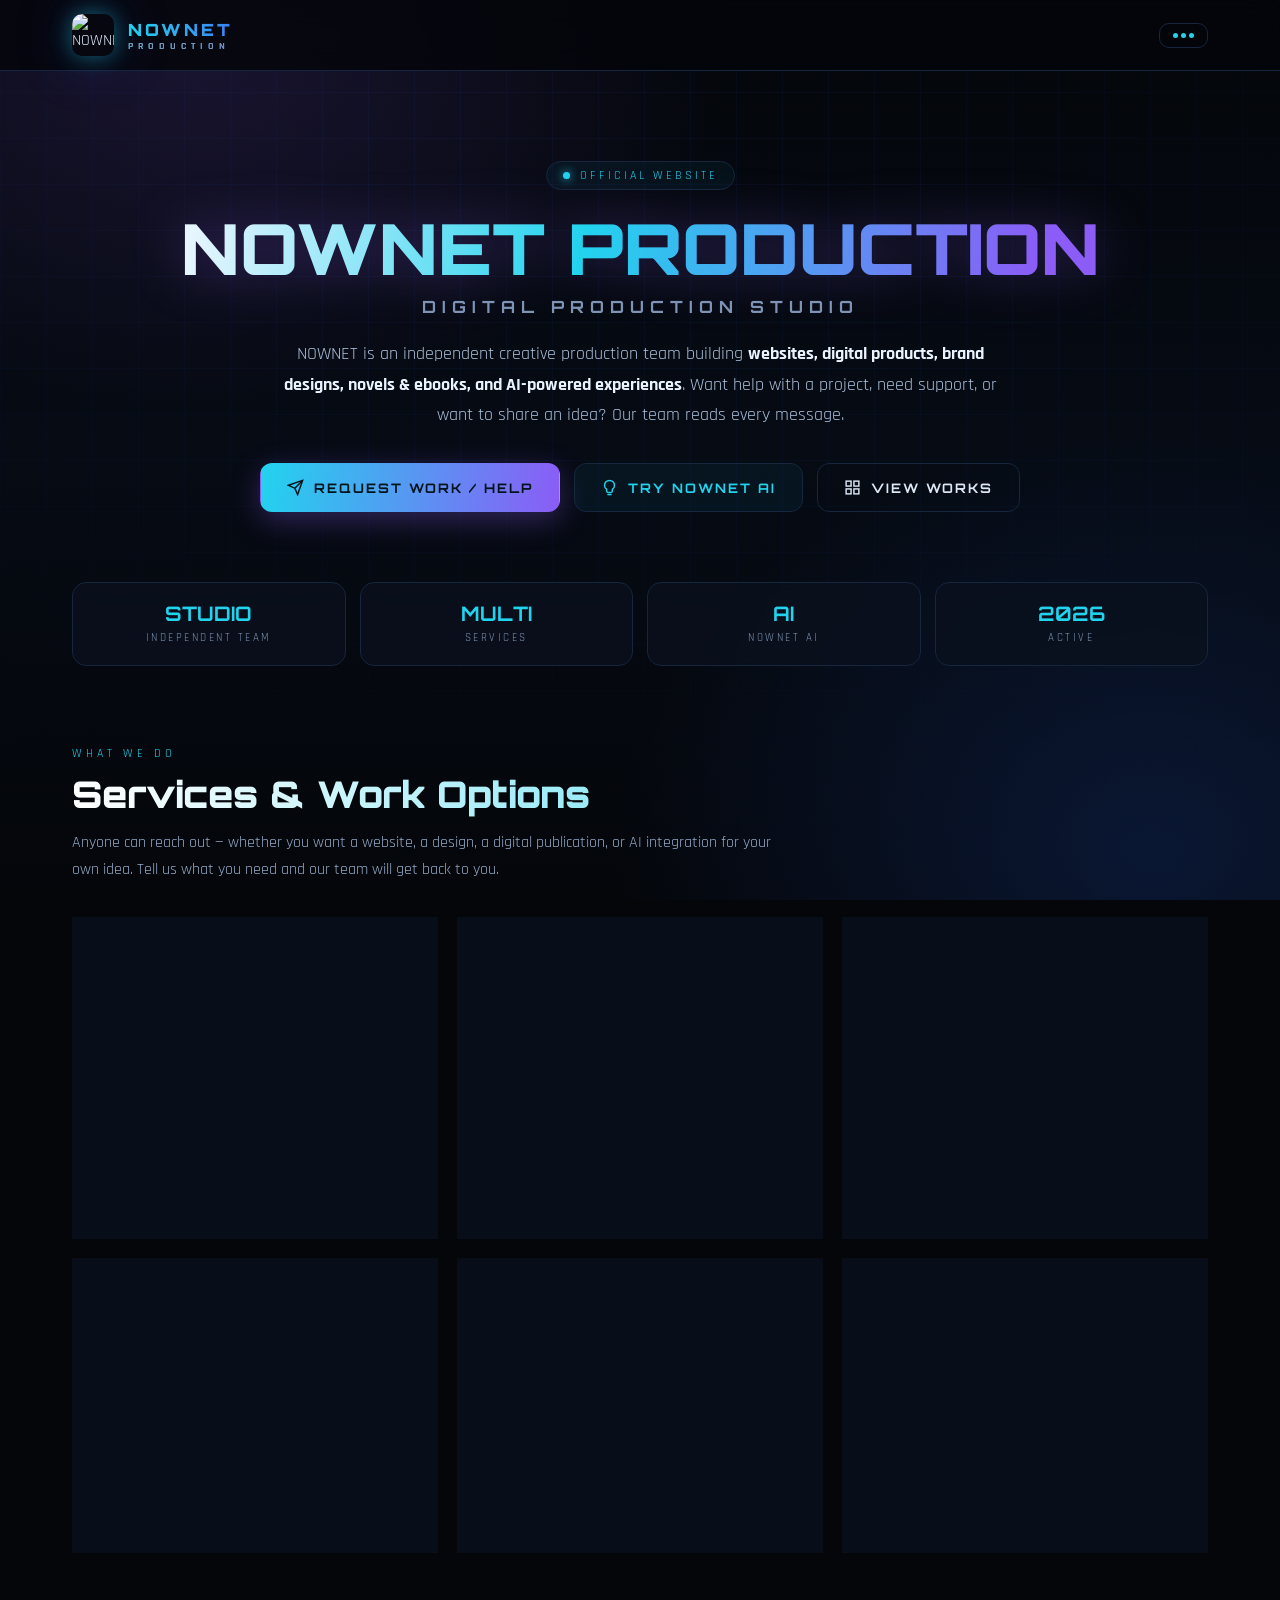
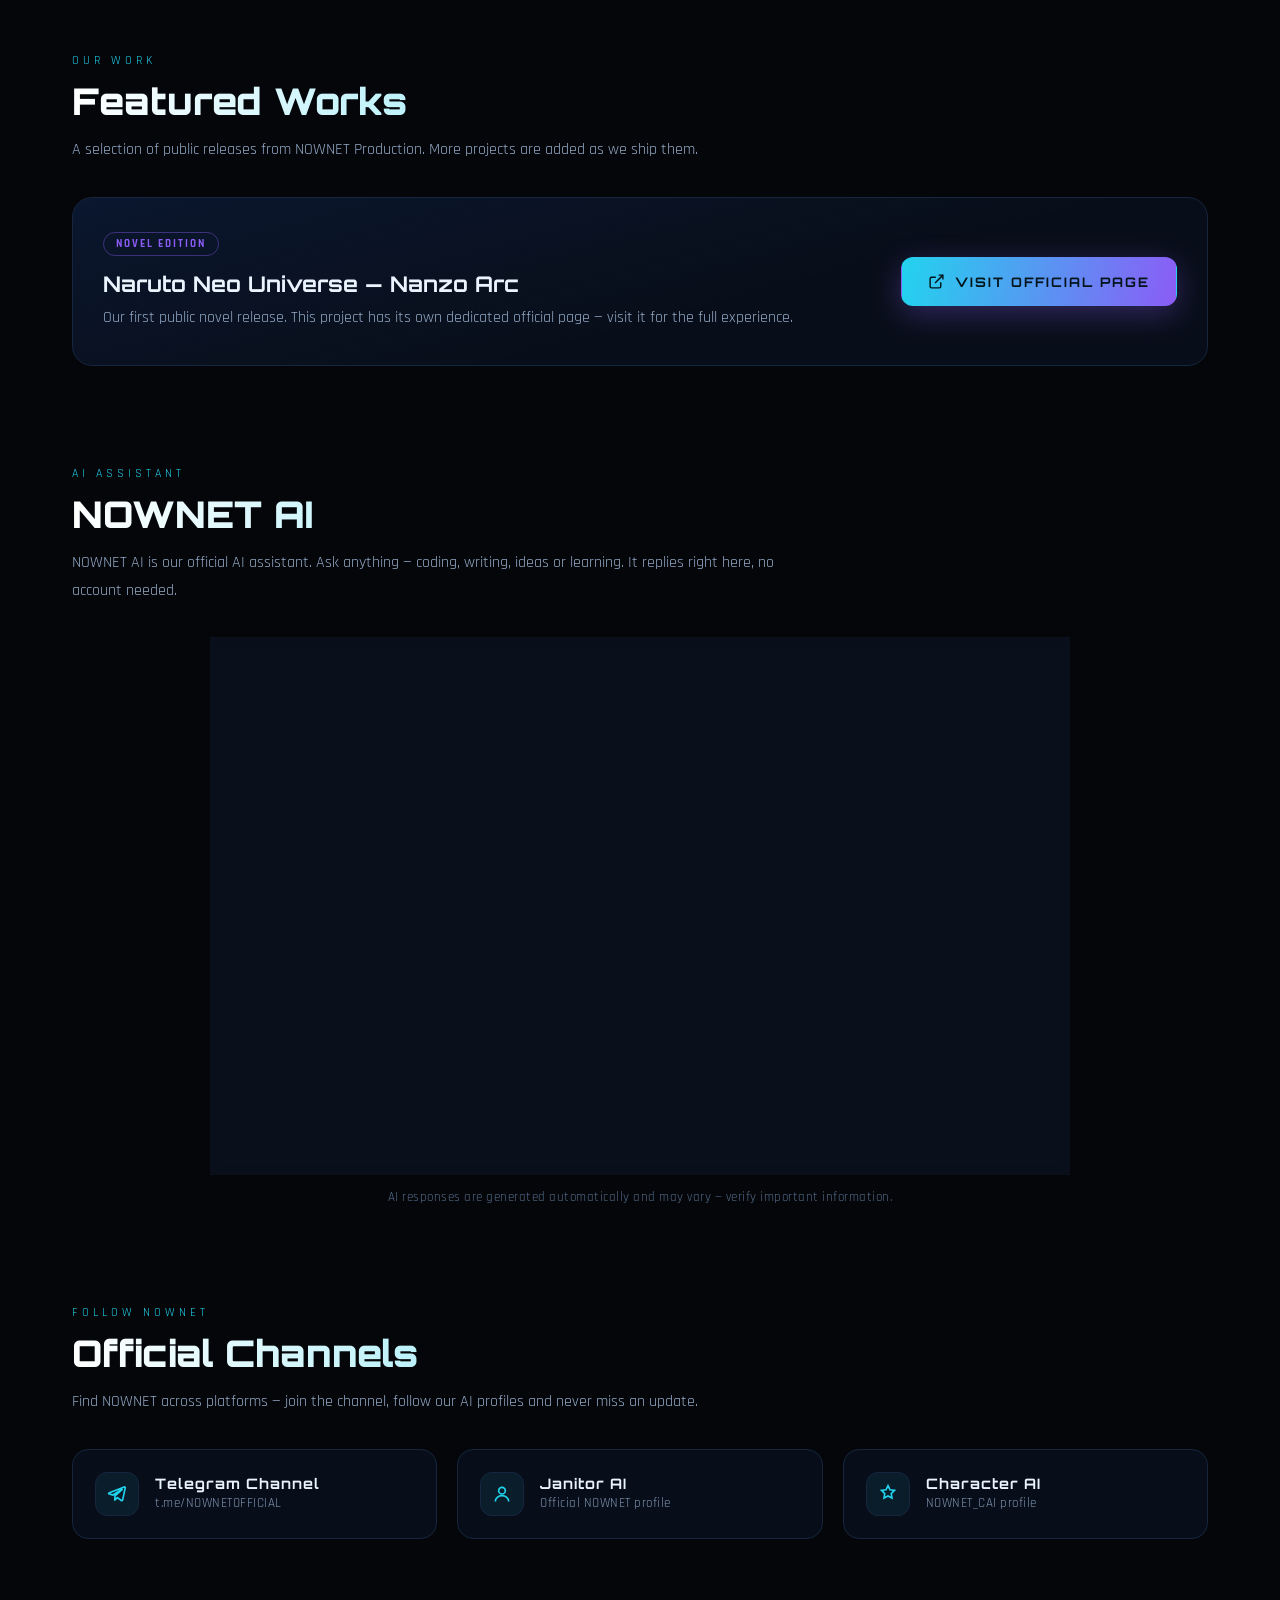
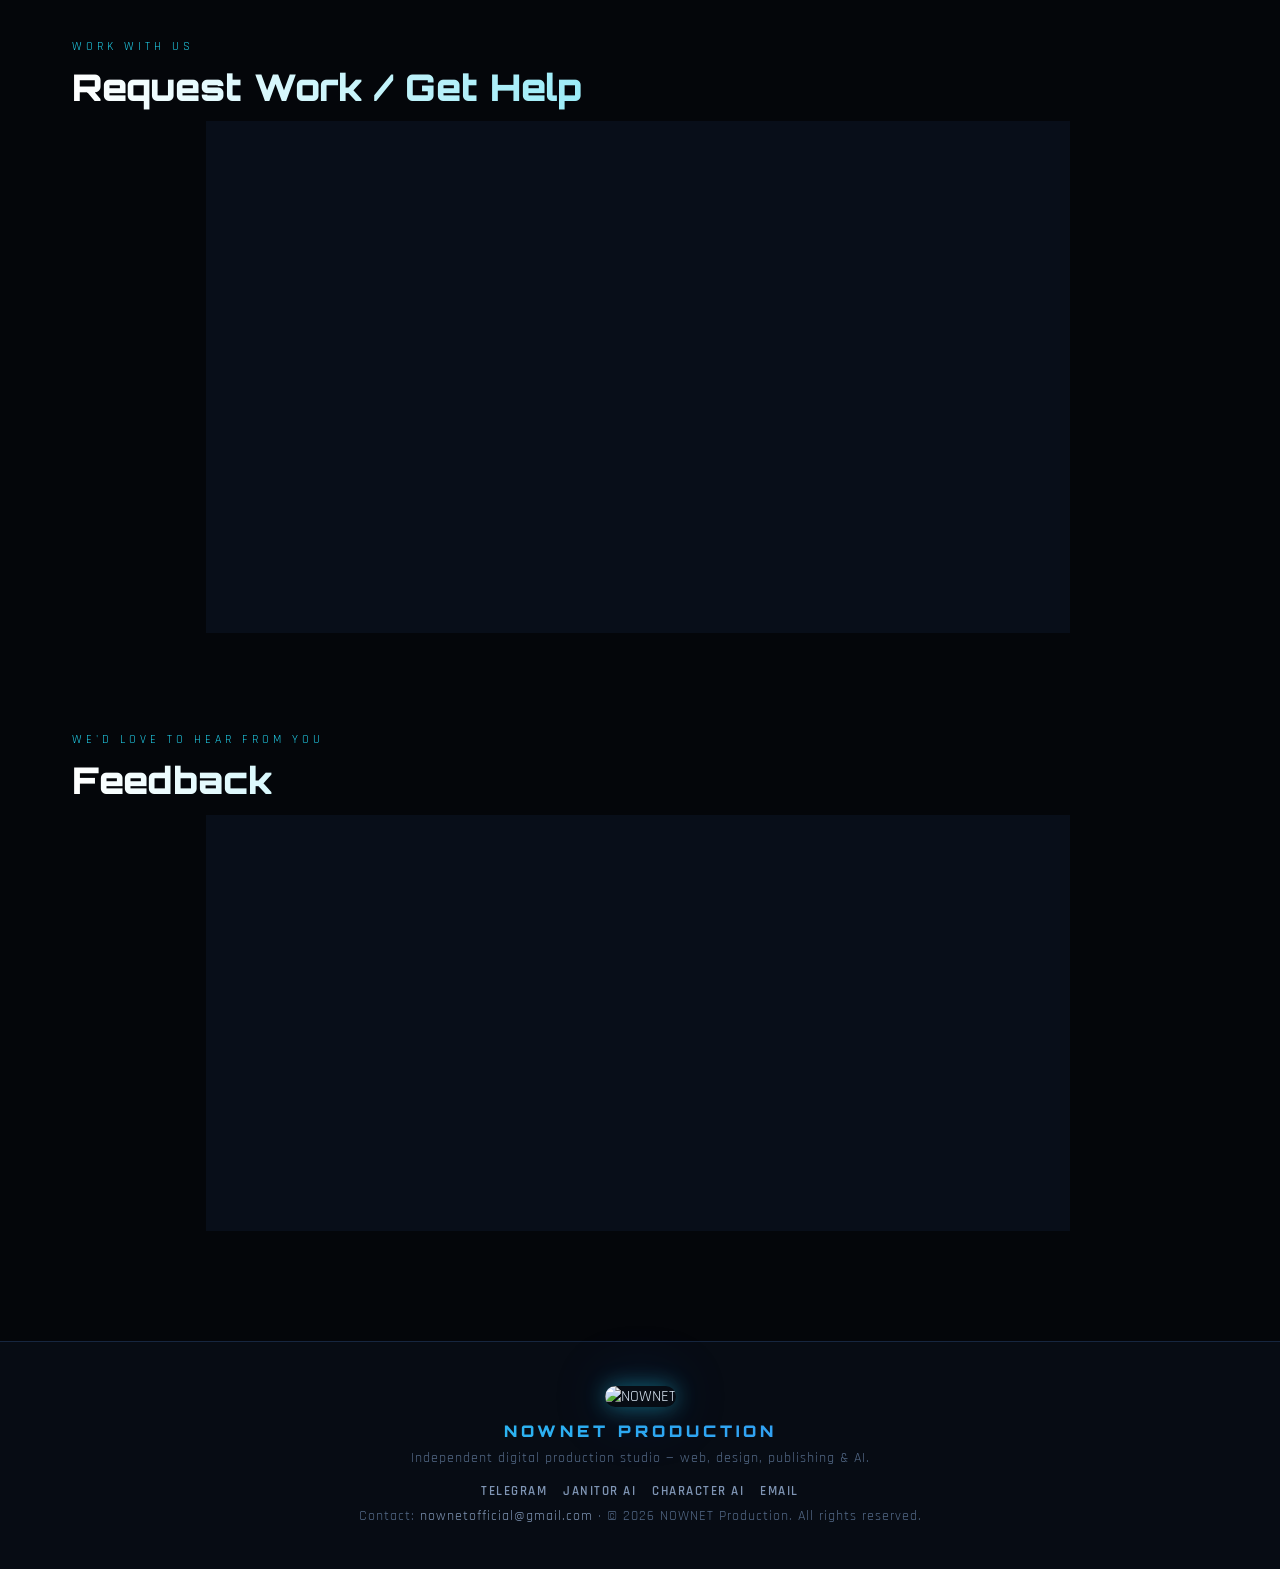
==== index.html @ 718e233d "index.html" ====
<!DOCTYPE html>
<html lang="en">
<head>
<meta charset="UTF-8">
<meta name="viewport" content="width=device-width, initial-scale=1.0">
<title>NOWNET Production — Official</title>
<meta name="description" content="NOWNET Production — official home. Digital production studio: web, design, publishing, AI solutions, client work requests and support.">
<link rel="icon" type="image/jpeg" href="Logo.jpg">

<link rel="preconnect" href="https://fonts.googleapis.com">
<link rel="preconnect" href="https://fonts.gstatic.com" crossorigin>
<link href="https://fonts.googleapis.com/css2?family=Orbitron:wght@500;700;900&family=Rajdhani:wght@400;500;600;700&display=swap" rel="stylesheet">

<style>
:root{
  --bg:#04060a;
  --bg-2:#080d16;
  --panel:#0a111d;
  --line:#16263f;
  --cyan:#22d3ee;
  --blue:#2563eb;
  --blue-2:#3b82f6;
  --purple:#8b5cf6;
  --text:#dce8f6;
  --muted:#7f95b4;
  --glow:0 0 22px rgba(34,211,238,.45), 0 0 60px rgba(37,99,235,.25);
}
*{margin:0;padding:0;box-sizing:border-box}
html{scroll-behavior:smooth}
body{background:var(--bg);color:var(--text);font-family:'Rajdhani',sans-serif;overflow-x:hidden}
::selection{background:var(--cyan);color:#02131a}

/* ---------- BACKGROUND ---------- */
.bg-tint{position:fixed;inset:0;z-index:-3;pointer-events:none;
  background:
    radial-gradient(900px 600px at 15% 5%, rgba(139,92,246,.16), transparent 60%),
    radial-gradient(900px 700px at 90% 95%, rgba(37,99,235,.18), transparent 60%),
    linear-gradient(180deg,#04060a 0%,#060b14 50%,#04060a 100%);}
.bg-grid{position:fixed;inset:0;z-index:-2;pointer-events:none;
  background-image:
    linear-gradient(rgba(37,99,235,.06) 1px, transparent 1px),
    linear-gradient(90deg, rgba(37,99,235,.06) 1px, transparent 1px);
  background-size:46px 46px;
  mask-image:radial-gradient(ellipse 90% 70% at 50% 25%, #000 25%, transparent 100%);}

/* ---------- NAVBAR ---------- */
header{position:sticky;top:0;z-index:50;backdrop-filter:blur(14px);background:rgba(4,6,10,.82);border-bottom:1px solid var(--line)}
.nav{max-width:1180px;margin:0 auto;padding:14px 22px;display:flex;align-items:center;gap:14px}
.nav img{height:42px;width:42px;border-radius:10px;box-shadow:var(--glow);object-fit:cover}
.brand{font-family:'Orbitron';font-weight:900;letter-spacing:3px;font-size:1.05rem;
  background:linear-gradient(90deg,var(--cyan),var(--blue-2));-webkit-background-clip:text;background-clip:text;color:transparent}
.brand small{display:block;font-family:'Rajdhani';font-weight:600;letter-spacing:5px;font-size:.62rem;color:var(--muted);-webkit-text-fill-color:var(--muted)}

/* 3-dot menu */
.dots-btn{margin-left:auto;background:none;border:1px solid var(--line);color:var(--cyan);border-radius:10px;padding:9px 13px;cursor:pointer;display:flex;align-items:center;gap:3px;transition:.25s}
.dots-btn:hover{border-color:var(--cyan);background:rgba(34,211,238,.08)}
.dots-btn span{display:block;width:5px;height:5px;border-radius:50%;background:var(--cyan)}
.dropdown{display:none;position:absolute;top:calc(100% + 8px);right:22px;width:250px;border:1px solid var(--line);border-radius:16px;overflow:hidden;
  background:rgba(6,10,18,.98);backdrop-filter:blur(14px);box-shadow:0 24px 60px rgba(0,0,0,.6)}
.dropdown.open{display:block;animation:fadein .18s ease}
@keyframes fadein{from{opacity:0;transform:translateY(-6px)}to{opacity:1;transform:none}}
.dropdown a{display:flex;align-items:center;gap:10px;padding:12px 18px;color:var(--muted);text-decoration:none;font-weight:600;letter-spacing:1px;text-transform:uppercase;font-size:.78rem;transition:.2s}
.dropdown a:hover{color:var(--cyan);background:rgba(34,211,238,.07)}
.dropdown a svg{width:15px;height:15px;flex:none}
.dropdown .dd-label{padding:10px 18px 4px;font-size:.62rem;letter-spacing:3px;color:#546a88;text-transform:uppercase;font-weight:700}
.dropdown hr{border:none;border-top:1px solid var(--line);margin:6px 0}

/* ---------- HERO ---------- */
.hero{max-width:1180px;margin:0 auto;padding:90px 22px 60px;text-align:center}
.eyebrow{display:inline-flex;align-items:center;gap:10px;border:1px solid var(--line);border-radius:999px;padding:6px 16px;font-size:.72rem;letter-spacing:3px;text-transform:uppercase;color:var(--cyan);background:rgba(34,211,238,.05)}
.eyebrow::before{content:"";width:7px;height:7px;border-radius:50%;background:var(--cyan);box-shadow:0 0 10px var(--cyan);animation:pulse 1.8s infinite}
@keyframes pulse{50%{opacity:.3}}
h1{font-family:'Orbitron';font-weight:900;font-size:clamp(2.4rem,6vw,4.4rem);line-height:1.05;margin:22px 0 10px;
  background:linear-gradient(100deg,#eaf6ff 10%,var(--cyan) 45%,var(--purple) 85%);-webkit-background-clip:text;background-clip:text;color:transparent;
  filter:drop-shadow(0 0 26px rgba(139,92,246,.35))}
.sub{font-family:'Orbitron';font-weight:700;letter-spacing:6px;font-size:clamp(.8rem,2vw,1.05rem);color:var(--muted);text-transform:uppercase;margin-bottom:22px}
.desc{font-size:1.1rem;line-height:1.75;color:#a9bdd6;max-width:720px;margin:0 auto 32px}
.desc b{color:#eaf4ff}
.btn-row{display:flex;flex-wrap:wrap;gap:14px;justify-content:center}
.btn{display:inline-flex;align-items:center;gap:10px;font-family:'Orbitron';font-weight:700;font-size:.82rem;letter-spacing:2px;text-transform:uppercase;text-decoration:none;cursor:pointer;padding:15px 26px;border-radius:12px;border:1px solid transparent;transition:.28s}
.btn svg{width:17px;height:17px;flex:none}
.btn-primary{color:#02131a;background:linear-gradient(100deg,var(--cyan),var(--purple));box-shadow:0 8px 30px rgba(139,92,246,.32)}
.btn-primary:hover{transform:translateY(-3px);box-shadow:0 14px 42px rgba(139,92,246,.45)}
.btn-ghost{color:var(--cyan);border-color:var(--line);background:rgba(34,211,238,.05)}
.btn-ghost:hover{border-color:var(--cyan);background:rgba(34,211,238,.12);transform:translateY(-3px)}
.btn-outline{color:var(--text);border-color:var(--line);background:transparent}
.btn-outline:hover{border-color:var(--blue-2);color:var(--cyan);transform:translateY(-3px)}

/* ---------- STATS ---------- */
.strip{max-width:1180px;margin:10px auto 0;padding:0 22px;display:grid;grid-template-columns:repeat(4,1fr);gap:14px}
.stat{border:1px solid var(--line);border-radius:14px;padding:18px 14px;text-align:center;background:rgba(10,17,29,.8);backdrop-filter:blur(6px)}
.stat b{display:block;font-family:'Orbitron';font-size:1.25rem;color:var(--cyan)}
.stat span{font-size:.7rem;letter-spacing:2.5px;text-transform:uppercase;color:var(--muted)}

/* ---------- SECTIONS ---------- */
section{max-width:1180px;margin:0 auto;padding:80px 22px 20px}
.sec-tag{font-size:.72rem;letter-spacing:4px;color:var(--cyan);text-transform:uppercase;margin-bottom:10px}
h2{font-family:'Orbitron';font-weight:900;font-size:clamp(1.6rem,4vw,2.3rem);margin-bottom:12px;
  background:linear-gradient(90deg,#fff,var(--cyan));-webkit-background-clip:text;background-clip:text;color:transparent}
.sec-desc{color:#93a9c6;line-height:1.7;max-width:720px;margin-bottom:34px}

.cards{display:grid;grid-template-columns:repeat(3,1fr);gap:20px}
.card{border:1px solid var(--line);border-radius:18px;padding:30px 26px;
  background:linear-gradient(165deg,rgba(139,92,246,.07),transparent 55%),rgba(10,17,29,.85);backdrop-filter:blur(6px);
  transition:.3s;position:relative;overflow:hidden}
.card:hover{transform:translateY(-6px);border-color:rgba(139,92,246,.45);box-shadow:0 18px 50px rgba(2,10,25,.7)}
.card .ico{width:46px;height:46px;border-radius:12px;display:flex;align-items:center;justify-content:center;margin-bottom:16px;
  background:rgba(34,211,238,.08);border:1px solid var(--line);color:var(--cyan)}
.card .ico svg{width:22px;height:22px}
.card h3{font-family:'Orbitron';font-size:1.1rem;margin:0 0 10px;color:#eaf4ff}
.card p{color:#93a9c6;line-height:1.65;font-size:.98rem}
.card .btn{margin-top:20px;padding:12px 20px;font-size:.72rem}

/* ---------- PROJECTS ---------- */
.project-card{display:grid;grid-template-columns:1fr auto;gap:20px;align-items:center;border:1px solid var(--line);border-radius:20px;padding:34px 30px;
  background:linear-gradient(165deg,rgba(37,99,235,.10),transparent 60%),rgba(10,17,29,.85);transition:.3s}
.project-card:hover{border-color:rgba(34,211,238,.45);box-shadow:0 18px 50px rgba(2,10,25,.7)}
.project-card h3{font-family:'Orbitron';font-size:1.35rem;color:#eaf4ff;margin-bottom:8px}
.project-card p{color:#93a9c6;line-height:1.65}
.tag{display:inline-block;font-size:.68rem;letter-spacing:2px;text-transform:uppercase;color:var(--purple);border:1px solid rgba(139,92,246,.4);border-radius:999px;padding:4px 12px;margin-bottom:14px;font-weight:700}

/* ---------- OFFICIAL LINKS ---------- */
.official-grid{display:grid;grid-template-columns:repeat(3,1fr);gap:20px}
.official-card{display:flex;align-items:center;gap:16px;border:1px solid var(--line);border-radius:16px;padding:22px;text-decoration:none;
  background:rgba(10,17,29,.85);transition:.3s}
.official-card:hover{transform:translateY(-4px);border-color:rgba(34,211,238,.45);box-shadow:0 16px 44px rgba(2,10,25,.7)}
.official-card .ico{width:44px;height:44px;border-radius:12px;flex:none;display:flex;align-items:center;justify-content:center;
  background:rgba(34,211,238,.08);border:1px solid var(--line);color:var(--cyan)}
.official-card .ico svg{width:20px;height:20px}
.official-card b{display:block;font-family:'Orbitron';font-size:.9rem;color:#eaf4ff;letter-spacing:1px}
.official-card span{font-size:.8rem;color:var(--muted);letter-spacing:.5px}

/* ---------- FORMS ---------- */
.form-wrap{max-width:860px;margin:0 auto;border:1px solid var(--line);border-radius:22px;padding:40px;
  background:linear-gradient(165deg,rgba(139,92,246,.09),transparent 60%),rgba(10,17,29,.85);backdrop-filter:blur(6px)}
.form-wrap p{color:#93a9c6;margin:-14px 0 26px;line-height:1.6}
.f-row{display:grid;grid-template-columns:1fr 1fr;gap:16px;margin-bottom:16px}
input,textarea,select{width:100%;padding:14px 16px;border-radius:12px;border:1px solid var(--line);background:#060b14;color:var(--text);font-family:'Rajdhani';font-size:1rem;transition:.25s;resize:vertical}
input:focus,textarea:focus,select:focus{outline:none;border-color:var(--cyan);box-shadow:0 0 0 3px rgba(34,211,238,.12)}
textarea{min-height:130px;margin-bottom:16px}
.f-note{font-size:.8rem;color:#546a88;margin-top:14px;letter-spacing:.5px}

/* ---------- AI CHAT ---------- */
.chat-wrap{max-width:860px;margin:0 auto;border:1px solid var(--line);border-radius:22px;overflow:hidden;background:rgba(10,17,29,.9);backdrop-filter:blur(6px)}
.chat-head{display:flex;align-items:center;gap:12px;padding:16px 20px;border-bottom:1px solid var(--line);background:rgba(6,11,20,.9);flex-wrap:wrap}
.chat-head .dot{width:9px;height:9px;border-radius:50%;background:#22c55e;box-shadow:0 0 10px #22c55e;animation:pulse 2s infinite}
.chat-head .title{font-family:'Orbitron';font-size:.85rem;letter-spacing:2px;color:var(--cyan)}
.chat-head select{width:auto;padding:8px 12px;font-size:.9rem;margin-left:auto}
.chat-log{height:380px;overflow-y:auto;padding:20px;display:flex;flex-direction:column;gap:12px}
.msg{max-width:82%;padding:12px 16px;border-radius:14px;line-height:1.55;font-size:.98rem;white-space:pre-wrap;word-break:break-word}
.msg.user{align-self:flex-end;background:linear-gradient(100deg,rgba(34,211,238,.18),rgba(139,92,246,.18));border:1px solid rgba(34,211,238,.35)}
.msg.ai{align-self:flex-start;background:rgba(37,99,235,.10);border:1px solid var(--line)}
.msg.sys{align-self:center;background:transparent;border:none;color:#546a88;font-size:.8rem;letter-spacing:1px;max-width:100%;text-align:center}
.chat-input{display:flex;gap:10px;padding:16px;border-top:1px solid var(--line);background:rgba(6,11,20,.9)}
.chat-input input{margin:0}
.chat-input button{border:none}

/* ---------- FOOTER ---------- */
footer{margin-top:90px;border-top:1px solid var(--line);padding:44px 22px;text-align:center;background:rgba(8,13,22,.94)}
footer img{height:56px;border-radius:12px;margin-bottom:14px;box-shadow:var(--glow)}
footer .f-brand{font-family:'Orbitron';letter-spacing:4px;font-weight:900;font-size:1rem;
  background:linear-gradient(90deg,var(--cyan),var(--blue-2));-webkit-background-clip:text;background-clip:text;color:transparent}
footer p{color:#546a88;font-size:.85rem;margin-top:8px;letter-spacing:1px}
footer a{color:var(--muted);text-decoration:none}
footer a:hover{color:var(--cyan)}
.f-links{display:flex;flex-wrap:wrap;gap:16px;justify-content:center;margin-top:16px}
.f-links a{font-size:.8rem;letter-spacing:1.5px;text-transform:uppercase;font-weight:600}

/* ---------- RESPONSIVE ---------- */
@media(max-width:900px){
  .cards{grid-template-columns:1fr}
  .official-grid{grid-template-columns:1fr}
  .strip{grid-template-columns:repeat(2,1fr)}
  .f-row{grid-template-columns:1fr}
  .project-card{grid-template-columns:1fr}
  .dropdown{right:14px}
}
</style>
</head>
<body>

<div class="bg-tint"></div>
<div class="bg-grid"></div>

<!-- ================= NAVBAR ================= -->
<header>
  <nav class="nav" style="position:relative">
    <img src="Logo.jpg" alt="NOWNET Logo" onerror="this.onerror=null;this.src='Nownet_Full_Logo.png'">
    <div class="brand">NOWNET<small>PRODUCTION</small></div>

    <button class="dots-btn" id="dotsBtn" type="button" aria-label="Menu">
      <span></span><span></span><span></span>
    </button>

    <div class="dropdown" id="dropdown">
      <div class="dd-label">Menu</div>
      <a href="#home"><svg viewBox="0 0 24 24" fill="none" stroke="currentColor" stroke-width="2"><path d="M3 10.5 12 3l9 7.5"/><path d="M5 9.5V21h14V9.5"/></svg>Home</a>
      <a href="#services"><svg viewBox="0 0 24 24" fill="none" stroke="currentColor" stroke-width="2"><rect x="3" y="3" width="7" height="7"/><rect x="14" y="3" width="7" height="7"/><rect x="3" y="14" width="7" height="7"/><rect x="14" y="14" width="7" height="7"/></svg>Services</a>
      <a href="#projects"><svg viewBox="0 0 24 24" fill="none" stroke="currentColor" stroke-width="2"><path d="M3 7a2 2 0 0 1 2-2h4l2 2h8a2 2 0 0 1 2 2v9a2 2 0 0 1-2 2H5a2 2 0 0 1-2-2z"/></svg>Works</a>
      <a href="#ai"><svg viewBox="0 0 24 24" fill="none" stroke="currentColor" stroke-width="2"><path d="M12 2a7 7 0 0 1 7 7c0 2.4-1.2 4.5-3 5.7V17a2 2 0 0 1-2 2h-4a2 2 0 0 1-2-2v-2.3C6.2 13.5 5 11.4 5 9a7 7 0 0 1 7-7z"/><path d="M9 22h6"/></svg>NOWNET AI</a>
      <a href="#work"><svg viewBox="0 0 24 24" fill="none" stroke="currentColor" stroke-width="2"><path d="M22 2 11 13"/><path d="M22 2 15 22l-4-9-9-4z"/></svg>Request Work</a>
      <a href="#feedback"><svg viewBox="0 0 24 24" fill="none" stroke="currentColor" stroke-width="2"><path d="M21 11.5a8.38 8.38 0 0 1-8.5 8.5 8.5 8.5 0 0 1-3.8-.9L3 21l1.9-5.7a8.5 8.5 0 1 1 16.1-3.8z"/></svg>Feedback</a>
      <hr>
      <div class="dd-label">Official</div>
      <a href="https://t.me/NOWNETOFFICIAL" target="_blank" rel="noopener"><svg viewBox="0 0 24 24" fill="none" stroke="currentColor" stroke-width="2"><path d="M21.9 4.6 18.8 19c-.2 1-.8 1.2-1.7.8l-4.6-3.4-2.2 2.1c-.3.3-.5.5-1 .5l.3-4.6L18 6.9c.4-.3-.1-.5-.6-.2L7.2 13.2 2.7 11.8c-1-.3-1-1 .2-1.4l17.7-6.8c.8-.3 1.5.2 1.3 1z"/></svg>Telegram Channel</a>
      <a href="https://janitorai.com/profiles/eff6ac94-8b0b-4968-8f1f-2b58580947f5_profile-of-nownet" target="_blank" rel="noopener"><svg viewBox="0 0 24 24" fill="none" stroke="currentColor" stroke-width="2"><circle cx="12" cy="8" r="4"/><path d="M4 21c0-4 3.6-7 8-7s8 3 8 7"/></svg>Janitor AI</a>
      <a href="https://character.ai/profile/NOWNET_CAI" target="_blank" rel="noopener"><svg viewBox="0 0 24 24" fill="none" stroke="currentColor" stroke-width="2"><path d="M12 2l2.4 4.9 5.4.8-3.9 3.8.9 5.4L12 14.4 7.2 16.9l.9-5.4L4.2 7.7l5.4-.8z"/></svg>Character AI</a>
      <hr>
      <a href="mailto:nownetofficial@gmail.com"><svg viewBox="0 0 24 24" fill="none" stroke="currentColor" stroke-width="2"><rect x="2" y="4" width="20" height="16" rx="2"/><path d="M22 7l-10 6L2 7"/></svg>Contact</a>
    </div>
  </nav>
</header>

<!-- ================= HERO ================= -->
<div class="hero" id="home">
  <span class="eyebrow">Official Website</span>
  <h1>NOWNET PRODUCTION</h1>
  <div class="sub">Digital Production Studio</div>
  <p class="desc">
    NOWNET is an independent creative production team building <b>websites, digital products,
    brand designs, novels &amp; ebooks, and AI-powered experiences</b>. Want help with a project,
    need support, or want to share an idea? Our team reads every message.
  </p>
  <div class="btn-row">
    <a class="btn btn-primary" href="#work">
      <svg viewBox="0 0 24 24" fill="none" stroke="currentColor" stroke-width="2"><path d="M22 2 11 13"/><path d="M22 2 15 22l-4-9-9-4z"/></svg>
      Request Work / Help
    </a>
    <a class="btn btn-ghost" href="#ai">
      <svg viewBox="0 0 24 24" fill="none" stroke="currentColor" stroke-width="2"><path d="M12 2a7 7 0 0 1 7 7c0 2.4-1.2 4.5-3 5.7V17a2 2 0 0 1-2 2h-4a2 2 0 0 1-2-2v-2.3C6.2 13.5 5 11.4 5 9a7 7 0 0 1 7-7z"/><path d="M9 22h6"/></svg>
      Try NOWNET AI
    </a>
    <a class="btn btn-outline" href="#projects">
      <svg viewBox="0 0 24 24" fill="none" stroke="currentColor" stroke-width="2"><rect x="3" y="3" width="7" height="7"/><rect x="14" y="3" width="7" height="7"/><rect x="3" y="14" width="7" height="7"/><rect x="14" y="14" width="7" height="7"/></svg>
      View Works
    </a>
  </div>
</div>

<!-- ================= STATS ================= -->
<div class="strip">
  <div class="stat"><b>STUDIO</b><span>Independent Team</span></div>
  <div class="stat"><b>MULTI</b><span>Services</span></div>
  <div class="stat"><b>AI</b><span>NOWNET AI</span></div>
  <div class="stat"><b>2026</b><span>Active</span></div>
</div>

<!-- ================= SERVICES ================= -->
<section id="services">
  <div class="sec-tag">What we do</div>
  <h2>Services &amp; Work Options</h2>
  <p class="sec-desc">Anyone can reach out — whether you want a website, a design, a digital publication, or AI integration for your own idea. Tell us what you need and our team will get back to you.</p>
  <div class="cards">
    <div class="card">
      <div class="ico"><svg viewBox="0 0 24 24" fill="none" stroke="currentColor" stroke-width="2"><path d="M16 18l6-6-6-6"/><path d="M8 6l-6 6 6 6"/></svg></div>
      <h3>Web Development</h3>
      <p>Landing pages, business sites, portfolio pages and project hubs — clean, fast and mobile-friendly, hosted on GitHub Pages or your own hosting.</p>
      <a class="btn btn-ghost" href="#work">Request This</a>
    </div>
    <div class="card">
      <div class="ico"><svg viewBox="0 0 24 24" fill="none" stroke="currentColor" stroke-width="2"><path d="M2 4h6a4 4 0 0 1 4 4v12a3 3 0 0 0-3-3H2z"/><path d="M22 4h-6a4 4 0 0 0-4 4v12a3 3 0 0 1 3-3h7z"/></svg></div>
      <h3>Novel &amp; Ebook Publishing</h3>
      <p>Original stories and novel editions — writing support, ebook formatting, cover presentation and a dedicated release page for your universe.</p>
      <a class="btn btn-ghost" href="#work">Request This</a>
    </div>
    <div class="card">
      <div class="ico"><svg viewBox="0 0 24 24" fill="none" stroke="currentColor" stroke-width="2"><circle cx="12" cy="12" r="10"/><path d="M12 16v-4"/><path d="M12 8h.01"/></svg></div>
      <h3>Branding &amp; Design</h3>
      <p>Logos, banners, posters and visual identity for your brand, story or channel — consistent, professional and ready for the web.</p>
      <a class="btn btn-ghost" href="#work">Request This</a>
    </div>
    <div class="card">
      <div class="ico"><svg viewBox="0 0 24 24" fill="none" stroke="currentColor" stroke-width="2"><path d="M12 2a7 7 0 0 1 7 7c0 2.4-1.2 4.5-3 5.7V17a2 2 0 0 1-2 2h-4a2 2 0 0 1-2-2v-2.3C6.2 13.5 5 11.4 5 9a7 7 0 0 1 7-7z"/><path d="M9 22h6"/></svg></div>
      <h3>AI Solutions</h3>
      <p>NOWNET AI chat experiences and guidance on using open models like Llama for your own projects, sites and learning.</p>
      <a class="btn btn-ghost" href="#ai">Try NOWNET AI</a>
    </div>
    <div class="card">
      <div class="ico"><svg viewBox="0 0 24 24" fill="none" stroke="currentColor" stroke-width="2"><path d="M21 11.5a8.38 8.38 0 0 1-8.5 8.5 8.5 8.5 0 0 1-3.8-.9L3 21l1.9-5.7a8.5 8.5 0 1 1 16.1-3.8z"/></svg></div>
      <h3>Help &amp; Support</h3>
      <p>Stuck on something we built? Questions about our projects? Send a message — our team reviews every request and will notice you.</p>
      <a class="btn btn-ghost" href="#feedback">Get Support</a>
    </div>
    <div class="card">
      <div class="ico"><svg viewBox="0 0 24 24" fill="none" stroke="currentColor" stroke-width="2"><path d="M12 2v4"/><path d="M12 18v4"/><path d="M4.9 4.9l2.8 2.8"/><path d="M16.3 16.3l2.8 2.8"/><path d="M2 12h4"/><path d="M18 12h4"/><path d="M4.9 19.1l2.8-2.8"/><path d="M16.3 7.7l2.8-2.8"/></svg></div>
      <h3>Ideas &amp; Collaboration</h3>
      <p>Have a story, product or universe in mind? Share it with us — we love building new worlds and new tools with creators.</p>
      <a class="btn btn-ghost" href="#work">Share Your Idea</a>
    </div>
  </div>
</section>

<!-- ================= PROJECTS ================= -->
<section id="projects">
  <div class="sec-tag">Our Work</div>
  <h2>Featured Works</h2>
  <p class="sec-desc">A selection of public releases from NOWNET Production. More projects are added as we ship them.</p>

  <div class="project-card">
    <div>
      <span class="tag">Novel Edition</span>
      <h3>Naruto Neo Universe — Nanzo Arc</h3>
      <p>Our first public novel release. This project has its own dedicated official page — visit it for the full experience.</p>
    </div>
    <a class="btn btn-primary" href="https://nownet-official.github.io/Nanzo-Arc-Naruto-Neo-Universe-by-NOWNET-PRODUCTION-/" target="_blank" rel="noopener">
      <svg viewBox="0 0 24 24" fill="none" stroke="currentColor" stroke-width="2"><path d="M18 13v6a2 2 0 0 1-2 2H5a2 2 0 0 1-2-2V8a2 2 0 0 1 2-2h6"/><path d="M15 3h6v6"/><path d="M10 14L21 3"/></svg>
      Visit Official Page
    </a>
  </div>
</section>

<!-- ================= NOWNET AI ================= -->
<section id="ai">
  <div class="sec-tag">AI Assistant</div>
  <h2>NOWNET AI</h2>
  <p class="sec-desc">NOWNET AI is our official AI assistant. Ask anything — coding, writing, ideas or learning. It replies right here, no account needed.</p>

  <div class="chat-wrap">
    <div class="chat-head">
      <span class="dot"></span>
      <span class="title">NOWNET AI — ONLINE</span>
      <select id="aiModel" title="Choose model">
        <option value="openai">GPT</option>
        <option value="llama">Llama</option>
        <option value="mistral">Mistral</option>
      </select>
    </div>
    <div class="chat-log" id="chatLog">
      <div class="msg sys">You are chatting with NOWNET AI — the official NOWNET assistant.</div>
    </div>
    <form class="chat-input" id="chatForm">
      <input type="text" id="chatText" placeholder="Ask NOWNET AI anything..." autocomplete="off" required>
      <button class="btn btn-primary" type="submit" style="padding:12px 20px;font-size:.72rem;">Send</button>
    </form>
  </div>
  <p class="f-note" style="text-align:center;max-width:860px;margin:14px auto 0;">AI responses are generated automatically and may vary — verify important information.</p>
</section>

<!-- ================= OFFICIAL LINKS ================= -->
<section id="official">
  <div class="sec-tag">Follow NOWNET</div>
  <h2>Official Channels</h2>
  <p class="sec-desc">Find NOWNET across platforms — join the channel, follow our AI profiles and never miss an update.</p>
  <div class="official-grid">
    <a class="official-card" href="https://t.me/NOWNETOFFICIAL" target="_blank" rel="noopener">
      <div class="ico"><svg viewBox="0 0 24 24" fill="none" stroke="currentColor" stroke-width="2"><path d="M21.9 4.6 18.8 19c-.2 1-.8 1.2-1.7.8l-4.6-3.4-2.2 2.1c-.3.3-.5.5-1 .5l.3-4.6L18 6.9c.4-.3-.1-.5-.6-.2L7.2 13.2 2.7 11.8c-1-.3-1-1 .2-1.4l17.7-6.8c.8-.3 1.5.2 1.3 1z"/></svg></div>
      <div><b>Telegram Channel</b><span>t.me/NOWNETOFFICIAL</span></div>
    </a>
    <a class="official-card" href="https://janitorai.com/profiles/eff6ac94-8b0b-4968-8f1f-2b58580947f5_profile-of-nownet" target="_blank" rel="noopener">
      <div class="ico"><svg viewBox="0 0 24 24" fill="none" stroke="currentColor" stroke-width="2"><circle cx="12" cy="8" r="4"/><path d="M4 21c0-4 3.6-7 8-7s8 3 8 7"/></svg></div>
      <div><b>Janitor AI</b><span>Official NOWNET profile</span></div>
    </a>
    <a class="official-card" href="https://character.ai/profile/NOWNET_CAI" target="_blank" rel="noopener">
      <div class="ico"><svg viewBox="0 0 24 24" fill="none" stroke="currentColor" stroke-width="2"><path d="M12 2l2.4 4.9 5.4.8-3.9 3.8.9 5.4L12 14.4 7.2 16.9l.9-5.4L4.2 7.7l5.4-.8z"/></svg></div>
      <div><b>Character AI</b><span>NOWNET_CAI profile</span></div>
    </a>
  </div>
</section>

<!-- ================= REQUEST WORK ================= -->
<section id="work">
  <div class="sec-tag">Work with us</div>
  <h2>Request Work / Get Help</h2>
  <div class="form-wrap">
    <p>Need a website, design, ebook help, AI integration — or just want our team to look at something? Fill this in and it goes straight to our inbox.</p>
    <form id="workForm">
      <div class="f-row">
        <input type="text" id="w-name" placeholder="Your name" required>
        <input type="email" id="w-email" placeholder="Your email" required>
      </div>
      <div class="f-row">
        <select id="w-type" required>
          <option value="" disabled selected>What do you need?</option>
          <option>Website / Web page</option>
          <option>Logo / Design / Branding</option>
          <option>Novel / Ebook help</option>
          <option>AI integration / AI help</option>
          <option>Support for a NOWNET project</option>
          <option>Share an idea / Collaboration</option>
          <option>Other</option>
        </select>
        <input type="text" id="w-budget" placeholder="Budget (optional)">
      </div>
      <textarea id="w-msg" placeholder="Describe your project or question — our team will notice you..." required></textarea>
      <button class="btn btn-primary" type="submit" style="border:none;">
        <svg viewBox="0 0 24 24" fill="none" stroke="currentColor" stroke-width="2"><path d="M22 2 11 13"/><path d="M22 2 15 22l-4-9-9-4z"/></svg>
        Send Request
      </button>
      <div class="f-note">Delivered to <b style="color:var(--cyan)">nownetofficial@gmail.com</b> via your mail app. We read every message.</div>
    </form>
  </div>
</section>

<!-- ================= FEEDBACK ================= -->
<section id="feedback">
  <div class="sec-tag">We'd love to hear from you</div>
  <h2>Feedback</h2>
  <div class="form-wrap">
    <p>Used our work or visited one of our projects? Tell us what you think — feedback shapes everything we build next.</p>
    <form id="fbForm">
      <div class="f-row">
        <input type="text" id="fb-name" placeholder="Your name" required>
        <input type="email" id="fb-email" placeholder="Your email (optional)">
      </div>
      <textarea id="fb-msg" placeholder="Write your feedback about NOWNET Production or any of our projects..." required></textarea>
      <button class="btn btn-primary" type="submit" style="border:none;">
        <svg viewBox="0 0 24 24" fill="none" stroke="currentColor" stroke-width="2"><path d="M22 2 11 13"/><path d="M22 2 15 22l-4-9-9-4z"/></svg>
        Send Feedback
      </button>
      <div class="f-note">Delivered to <b style="color:var(--cyan)">nownetofficial@gmail.com</b>. Our team will notice you.</div>
    </form>
  </div>
</section>

<!-- ================= FOOTER ================= -->
<footer>
  <img src="Nownet_Full_Logo.png" onerror="this.onerror=null;this.src='Logo.jpg'" alt="NOWNET">
  <div class="f-brand">NOWNET PRODUCTION</div>
  <p>Independent digital production studio — web, design, publishing &amp; AI.</p>
  <div class="f-links">
    <a href="https://t.me/NOWNETOFFICIAL" target="_blank" rel="noopener">Telegram</a>
    <a href="https://janitorai.com/profiles/eff6ac94-8b0b-4968-8f1f-2b58580947f5_profile-of-nownet" target="_blank" rel="noopener">Janitor AI</a>
    <a href="https://character.ai/profile/NOWNET_CAI" target="_blank" rel="noopener">Character AI</a>
    <a href="mailto:nownetofficial@gmail.com">Email</a>
  </div>
  <p>Contact: <a href="mailto:nownetofficial@gmail.com">nownetofficial@gmail.com</a> · © 2026 NOWNET Production. All rights reserved.</p>
</footer>

<script>
/* ---------- 3-dot dropdown menu ---------- */
var dotsBtn  = document.getElementById('dotsBtn');
var dropdown = document.getElementById('dropdown');
dotsBtn.addEventListener('click', function(e){
  e.stopPropagation();
  dropdown.classList.toggle('open');
});
document.addEventListener('click', function(e){
  if(!dropdown.contains(e.target)) dropdown.classList.remove('open');
});
document.addEventListener('keydown', function(e){
  if(e.key === 'Escape') dropdown.classList.remove('open');
});
dropdown.querySelectorAll('a').forEach(function(a){
  a.addEventListener('click', function(){ dropdown.classList.remove('open'); });
});

/* ---------- Helper: build mailto ---------- */
function sendMail(subject, body){
  window.location.href = 'mailto:nownetofficial@gmail.com?subject=' + encodeURIComponent(subject) + '&body=' + encodeURIComponent(body);
}

/* ---------- Work / help request ---------- */
document.getElementById('workForm').addEventListener('submit', function(e){
  e.preventDefault();
  var name  = document.getElementById('w-name').value.trim();
  var email = document.getElementById('w-email').value.trim();
  var type  = document.getElementById('w-type').value;
  var budget= document.getElementById('w-budget').value.trim();
  var msg   = document.getElementById('w-msg').value.trim();
  sendMail(
    'Work Request — ' + type + ' — from ' + name,
    'Type: ' + type + '\nFrom: ' + name + ' <' + email + '>' +
    (budget ? '\nBudget: ' + budget : '') + '\n\n' + msg + '\n\n— Sent from the NOWNET official website'
  );
});

/* ---------- Feedback ---------- */
document.getElementById('fbForm').addEventListener('submit', function(e){
  e.preventDefault();
  var name  = document.getElementById('fb-name').value.trim();
  var email = document.getElementById('fb-email').value.trim();
  var msg   = document.getElementById('fb-msg').value.trim();
  sendMail(
    'Feedback — from ' + name,
    'From: ' + name + (email ? ' <' + email + '>' : '') + '\n\n' + msg + '\n\n— Sent from the NOWNET official website'
  );
});

/* ---------- NOWNET AI chat ---------- */
var chatLog  = document.getElementById('chatLog');
var chatForm = document.getElementById('chatForm');
var chatText = document.getElementById('chatText');
var aiModel  = document.getElementById('aiModel');

function addMsg(text, cls){
  var d = document.createElement('div');
  d.className = 'msg ' + cls;
  d.textContent = text;
  chatLog.appendChild(d);
  chatLog.scrollTop = chatLog.scrollHeight;
  return d;
}

chatForm.addEventListener('submit', function(e){
  e.preventDefault();
  var q = chatText.value.trim();
  if(!q) return;
  chatText.value = '';
  addMsg(q, 'user');
  var thinking = addMsg('NOWNET AI is typing...', 'ai');

  var system = 'You are NOWNET AI, the official AI assistant of NOWNET Production, a digital production studio. Be helpful, clear, friendly and concise.';
  var url = 'https://text.pollinations.ai/' + encodeURIComponent(q)
          + '?model=' + encodeURIComponent(aiModel.value)
          + '&system=' + encodeURIComponent(system);

  var controller = new AbortController();
  var timeout = setTimeout(function(){ controller.abort(); }, 30000);

  fetch(url, {signal: controller.signal})
    .then(function(r){
      clearTimeout(timeout);
      if(!r.ok) throw new Error('HTTP ' + r.status);
      return r.text();
    })
    .then(function(text){
      thinking.remove();
      var clean = (text || '').trim();
      addMsg(clean || '(no reply — try again)', 'ai');
    })
    .catch(function(err){
      clearTimeout(timeout);
      thinking.remove();
      if(err && err.name === 'AbortError'){
        addMsg('NOWNET AI took too long to reply. Please try again.', 'ai');
      } else {
        addMsg('Connection problem — NOWNET AI could not respond right now. Please try again in a moment.', 'ai');
      }
    });
});
</script>

</body>
</html>
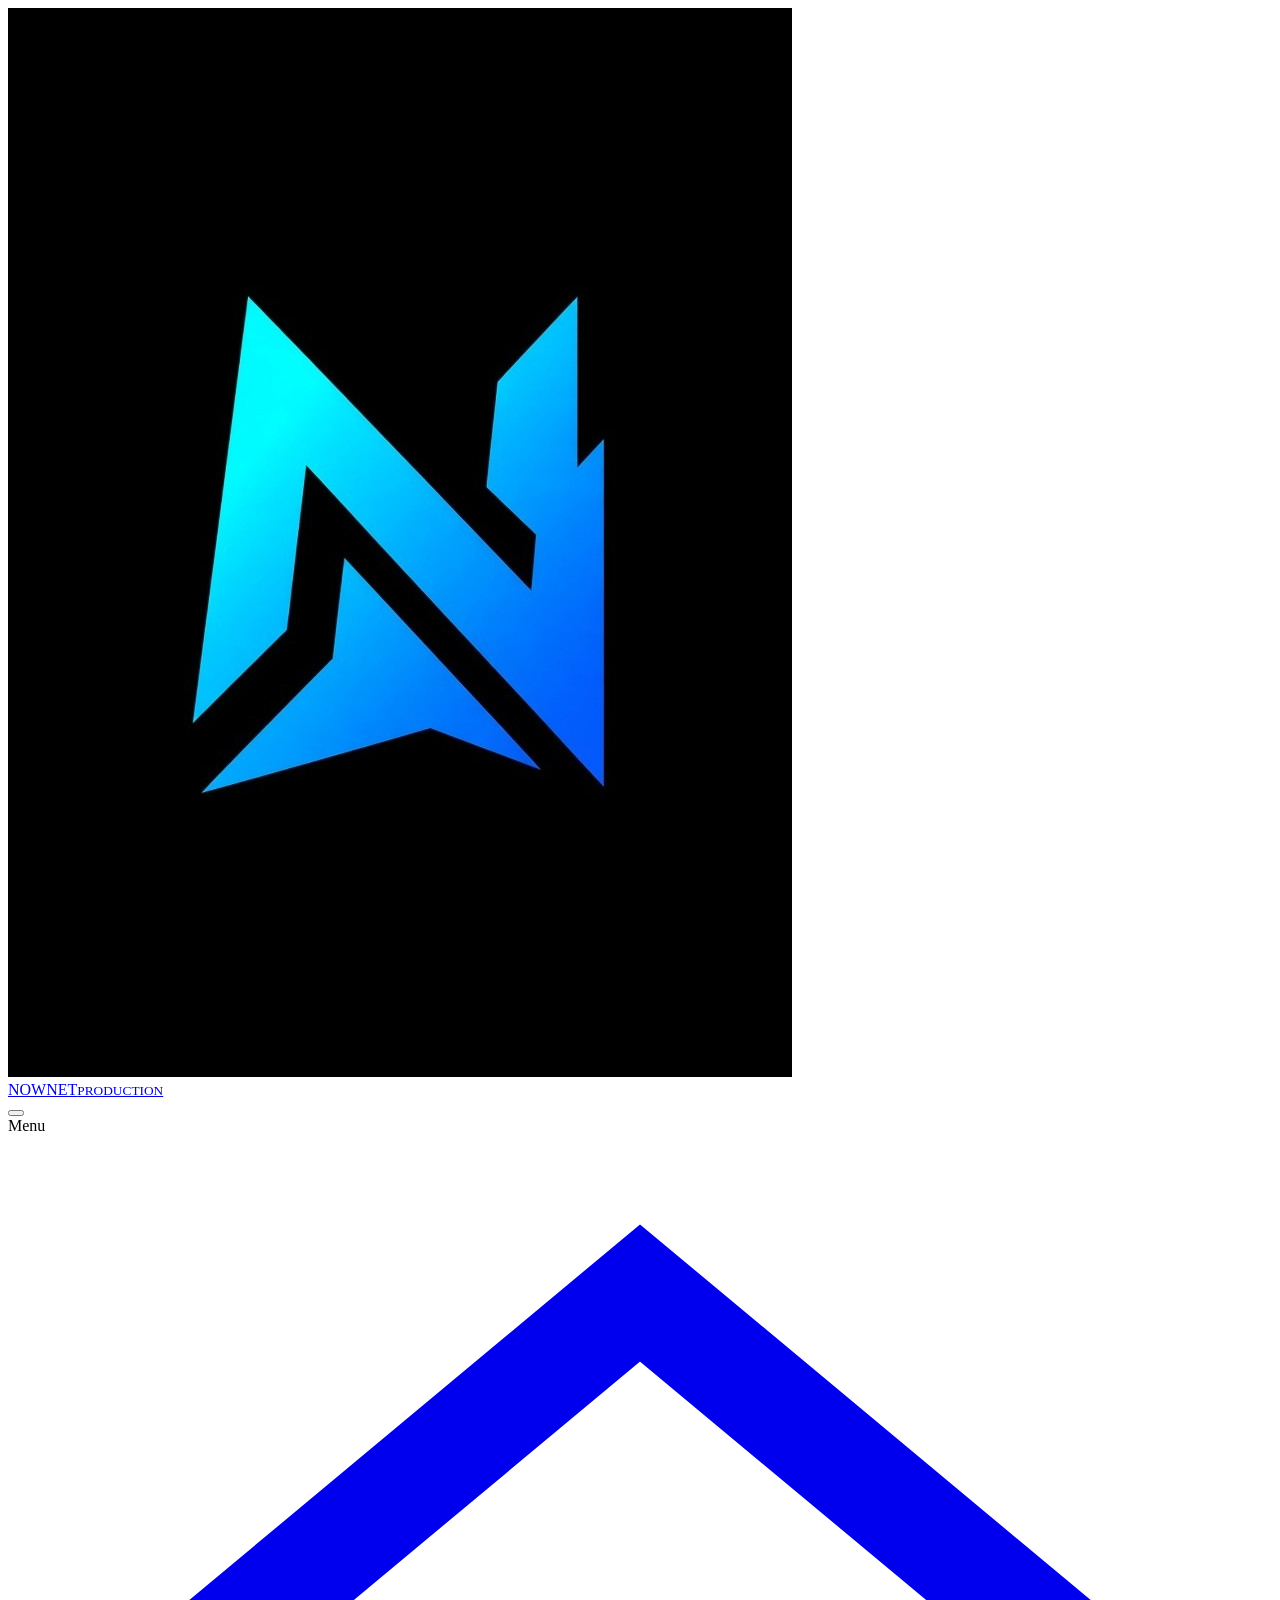
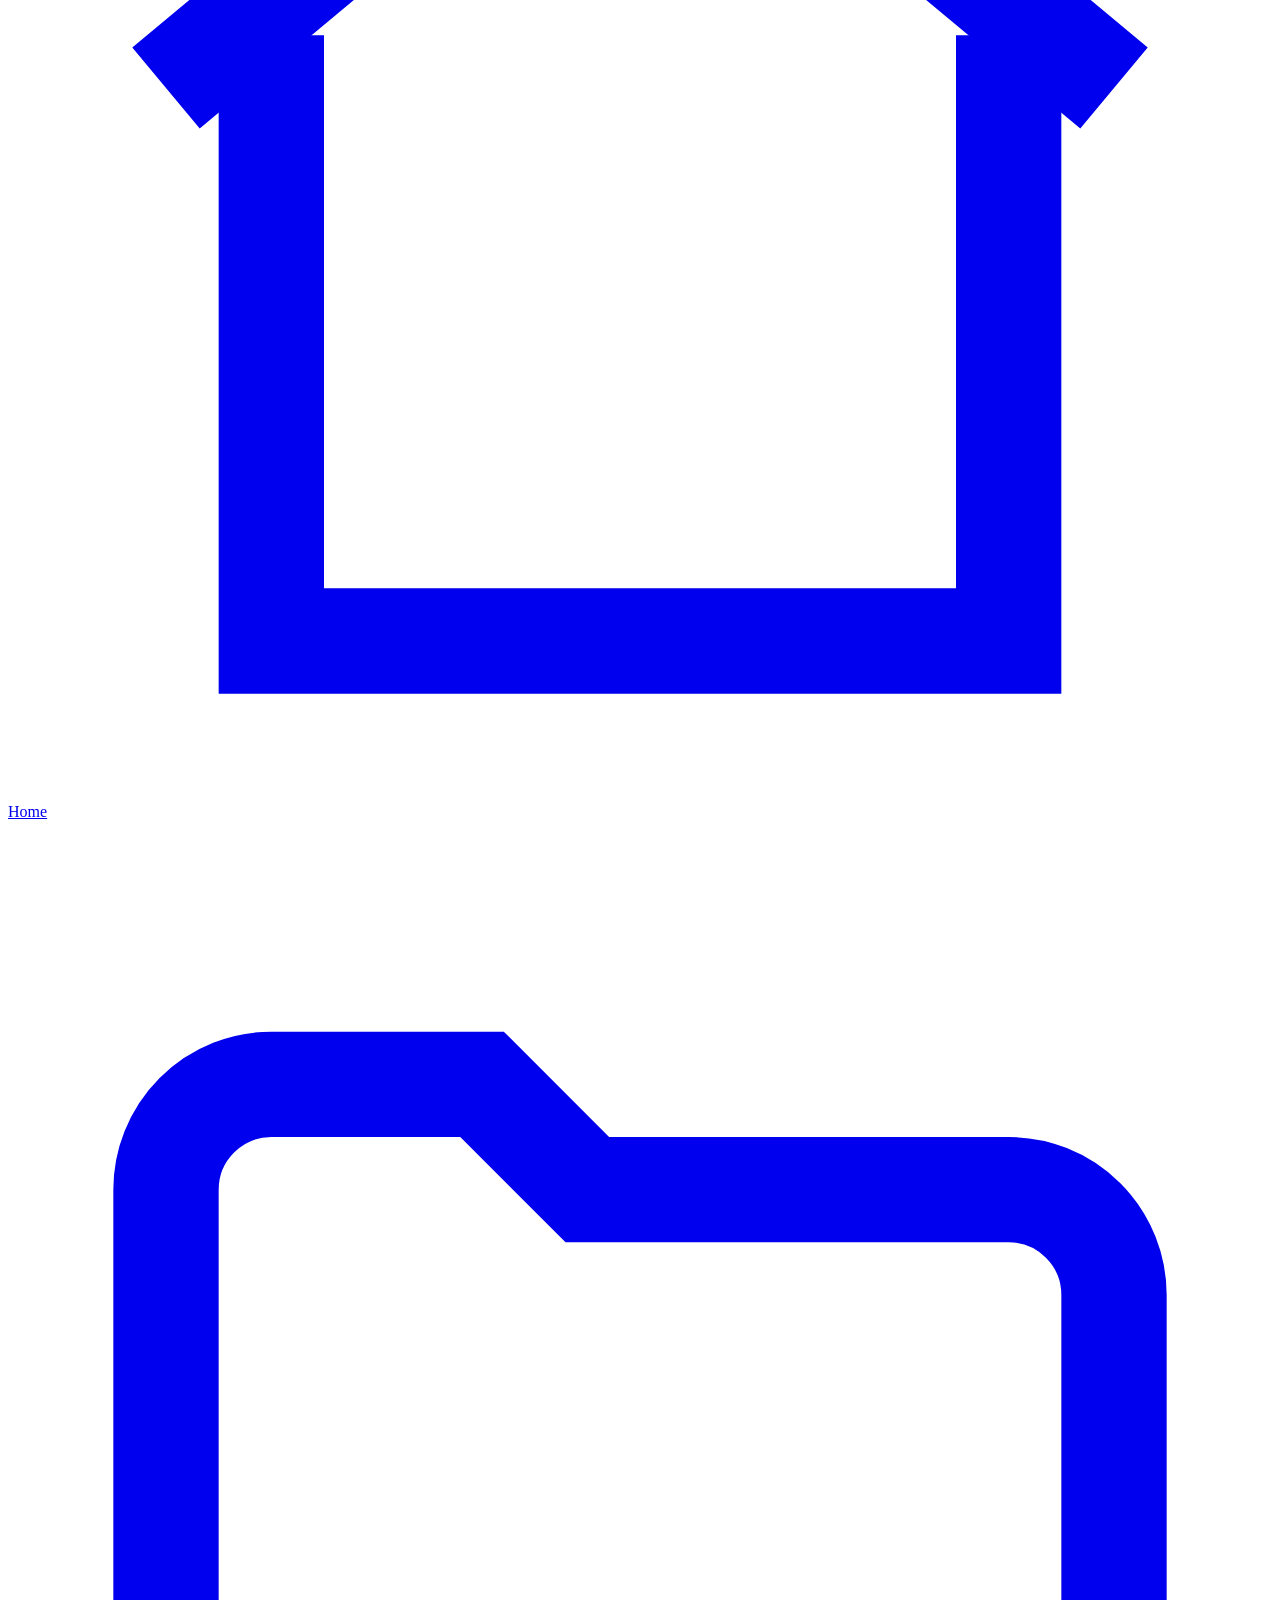
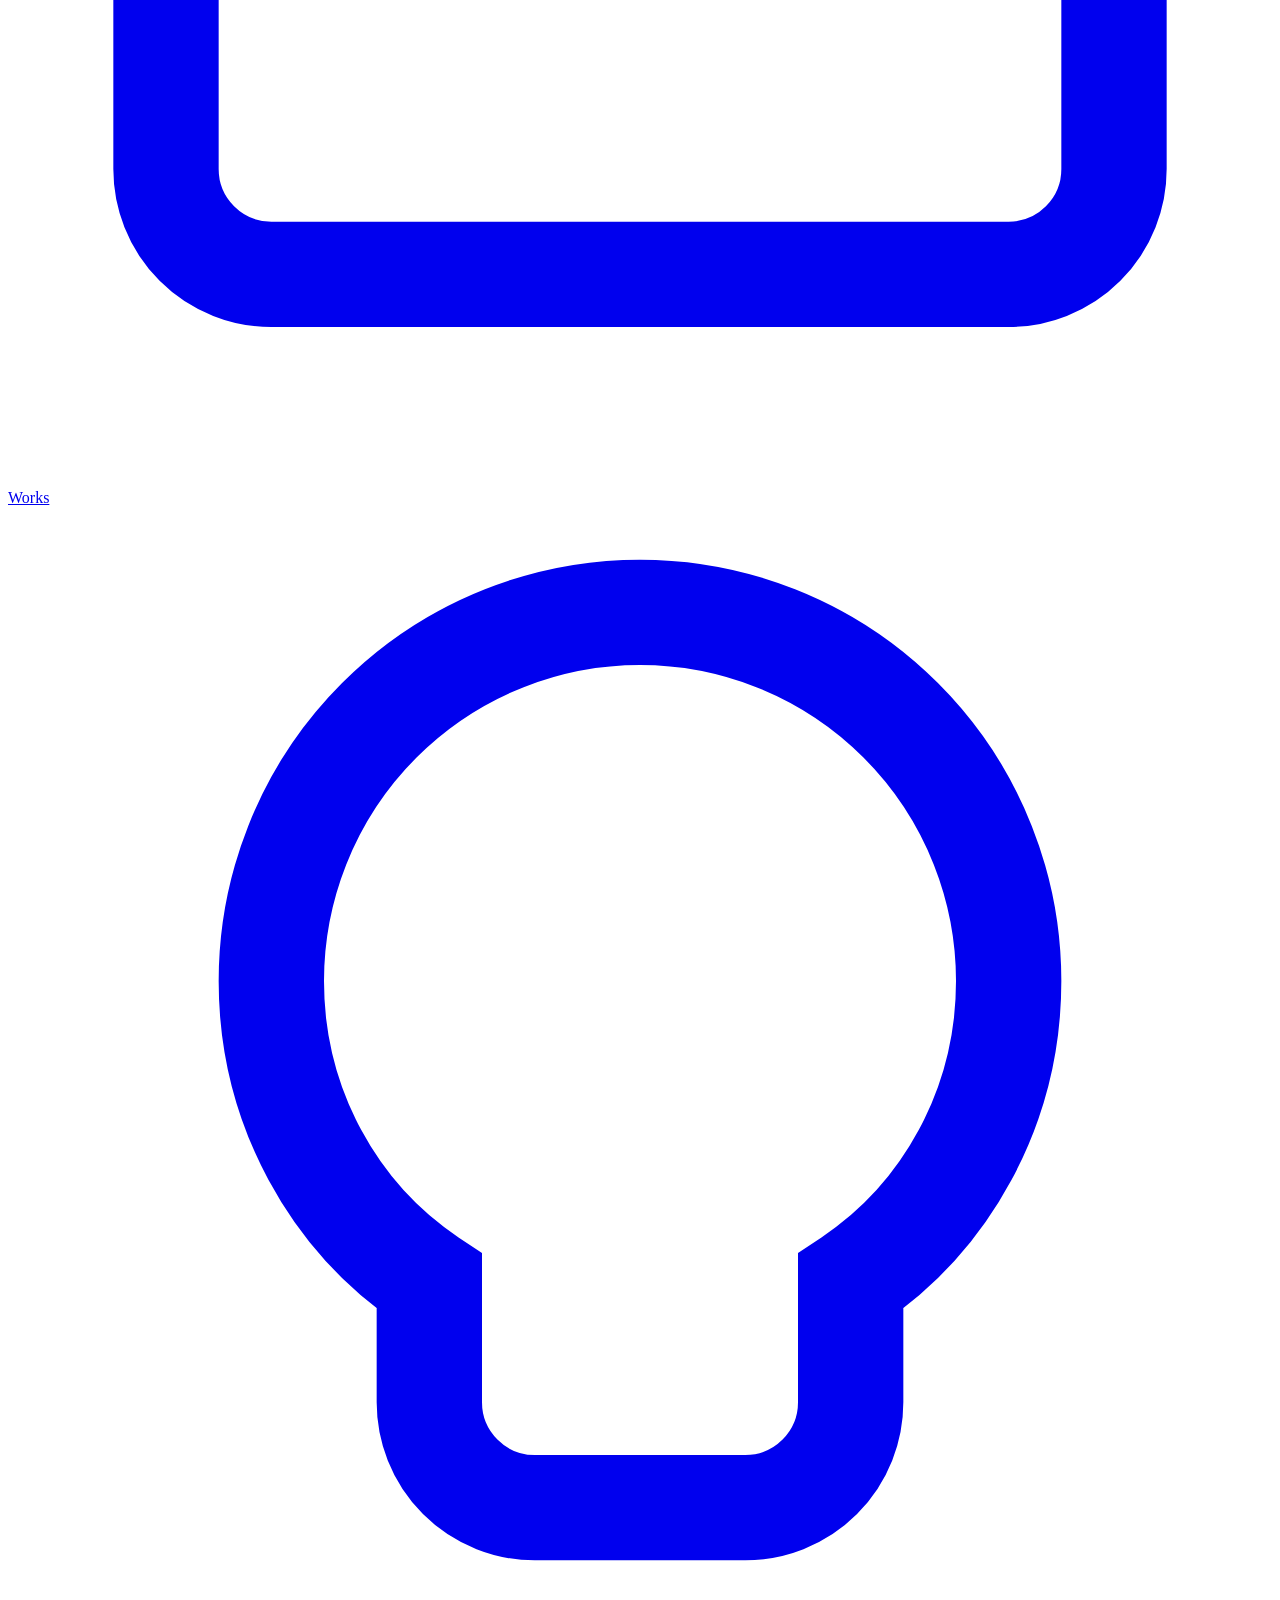
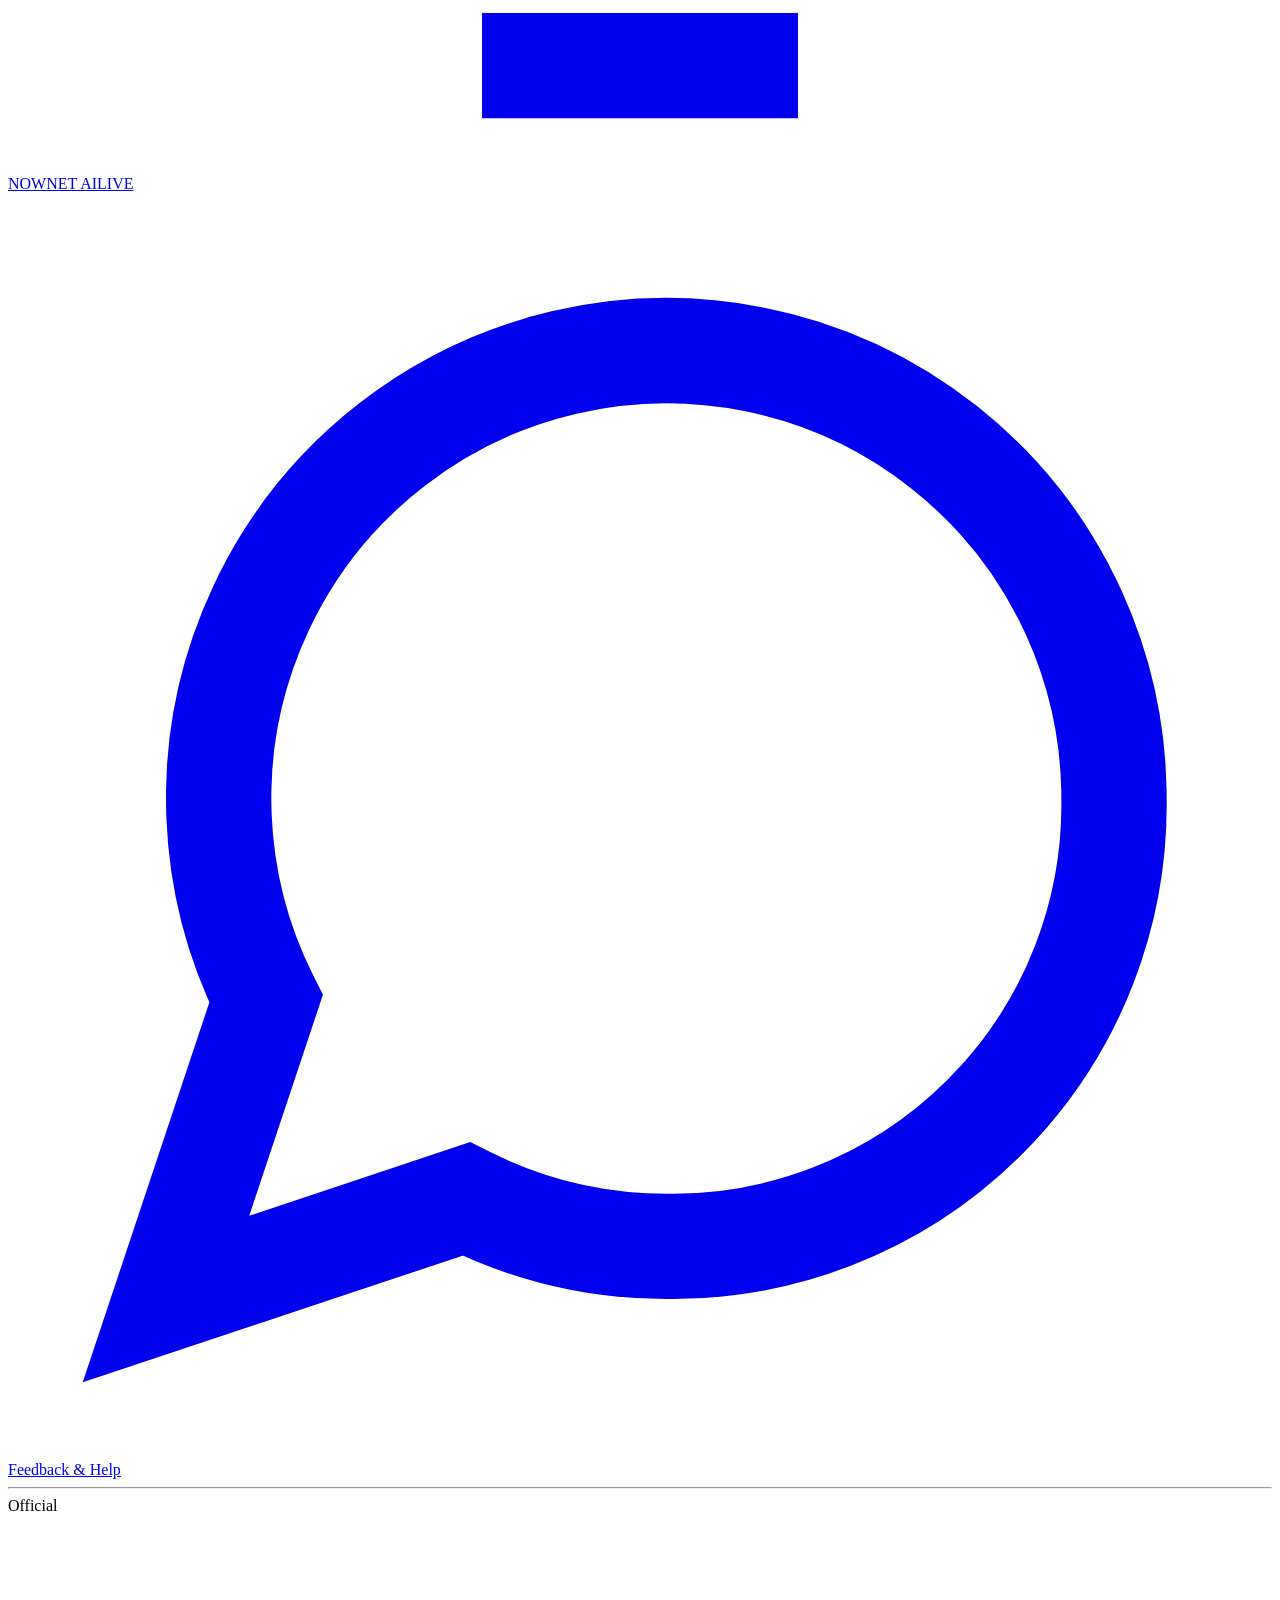
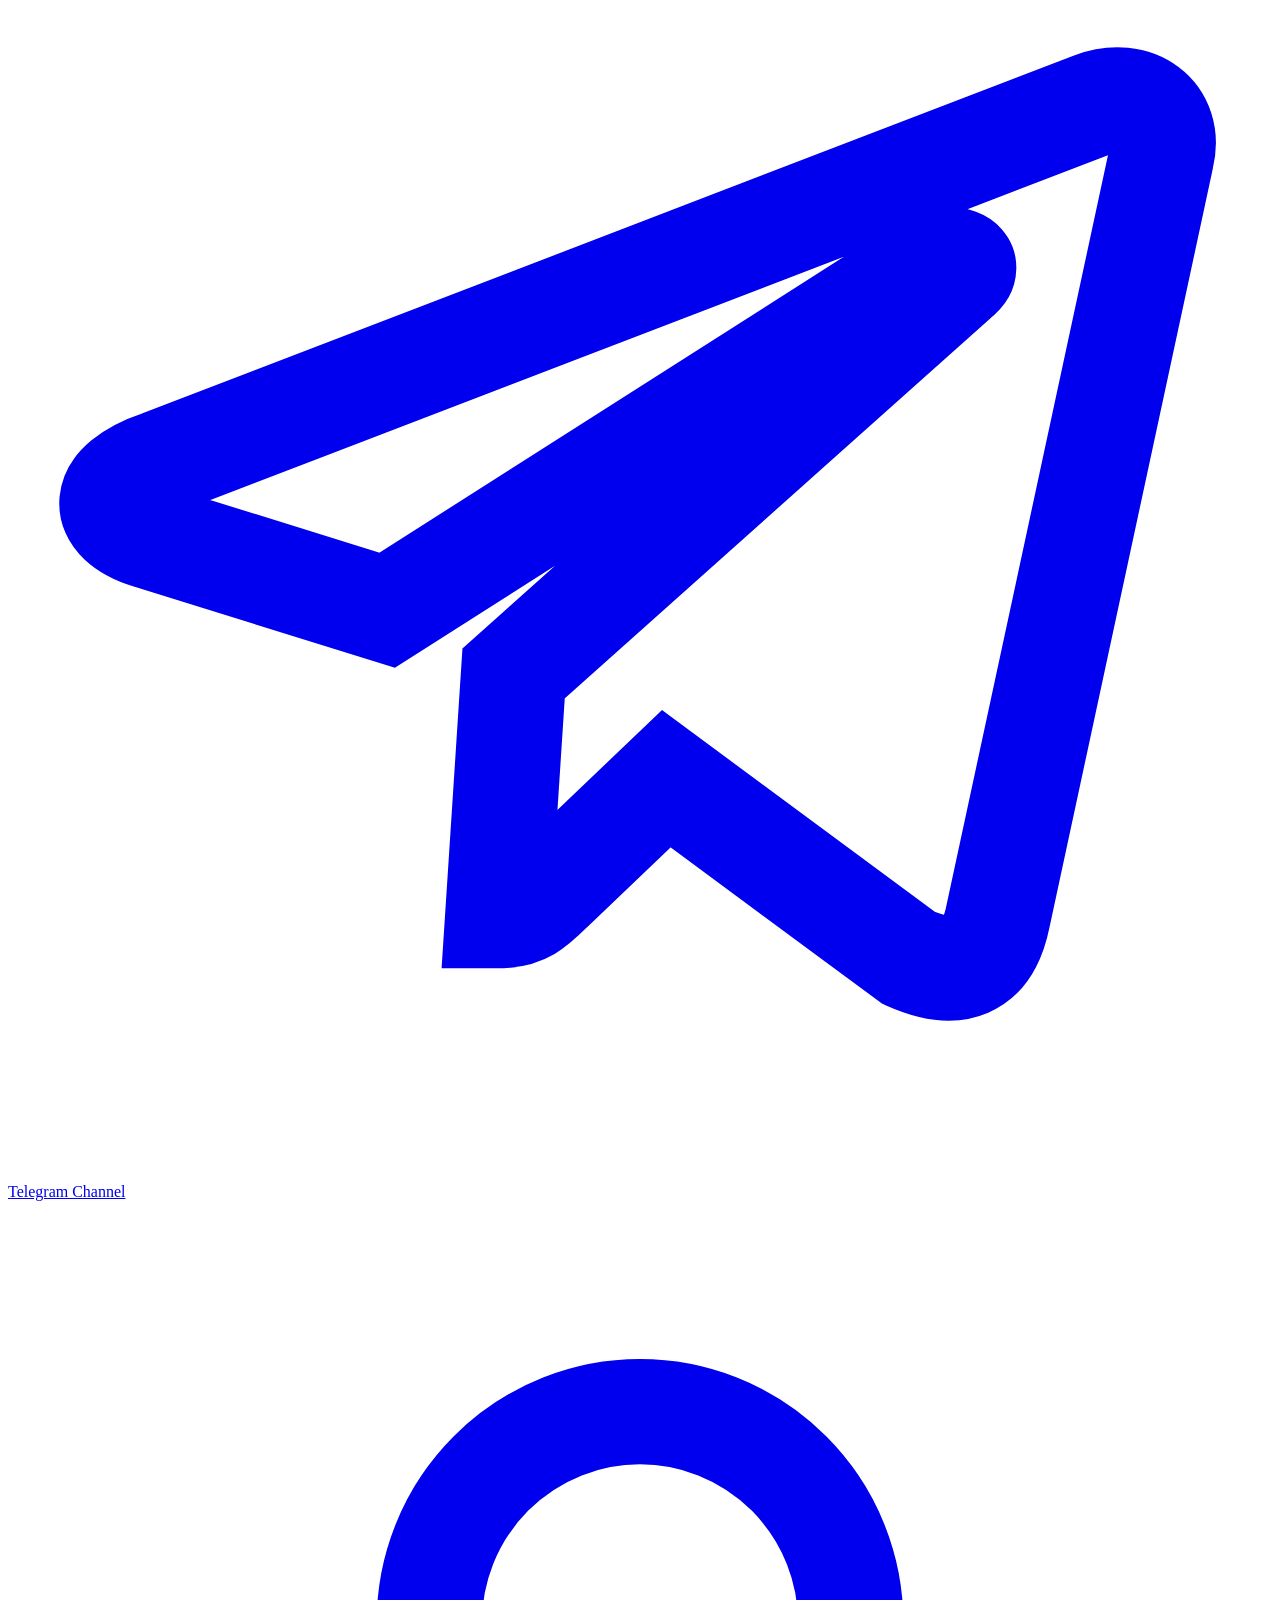
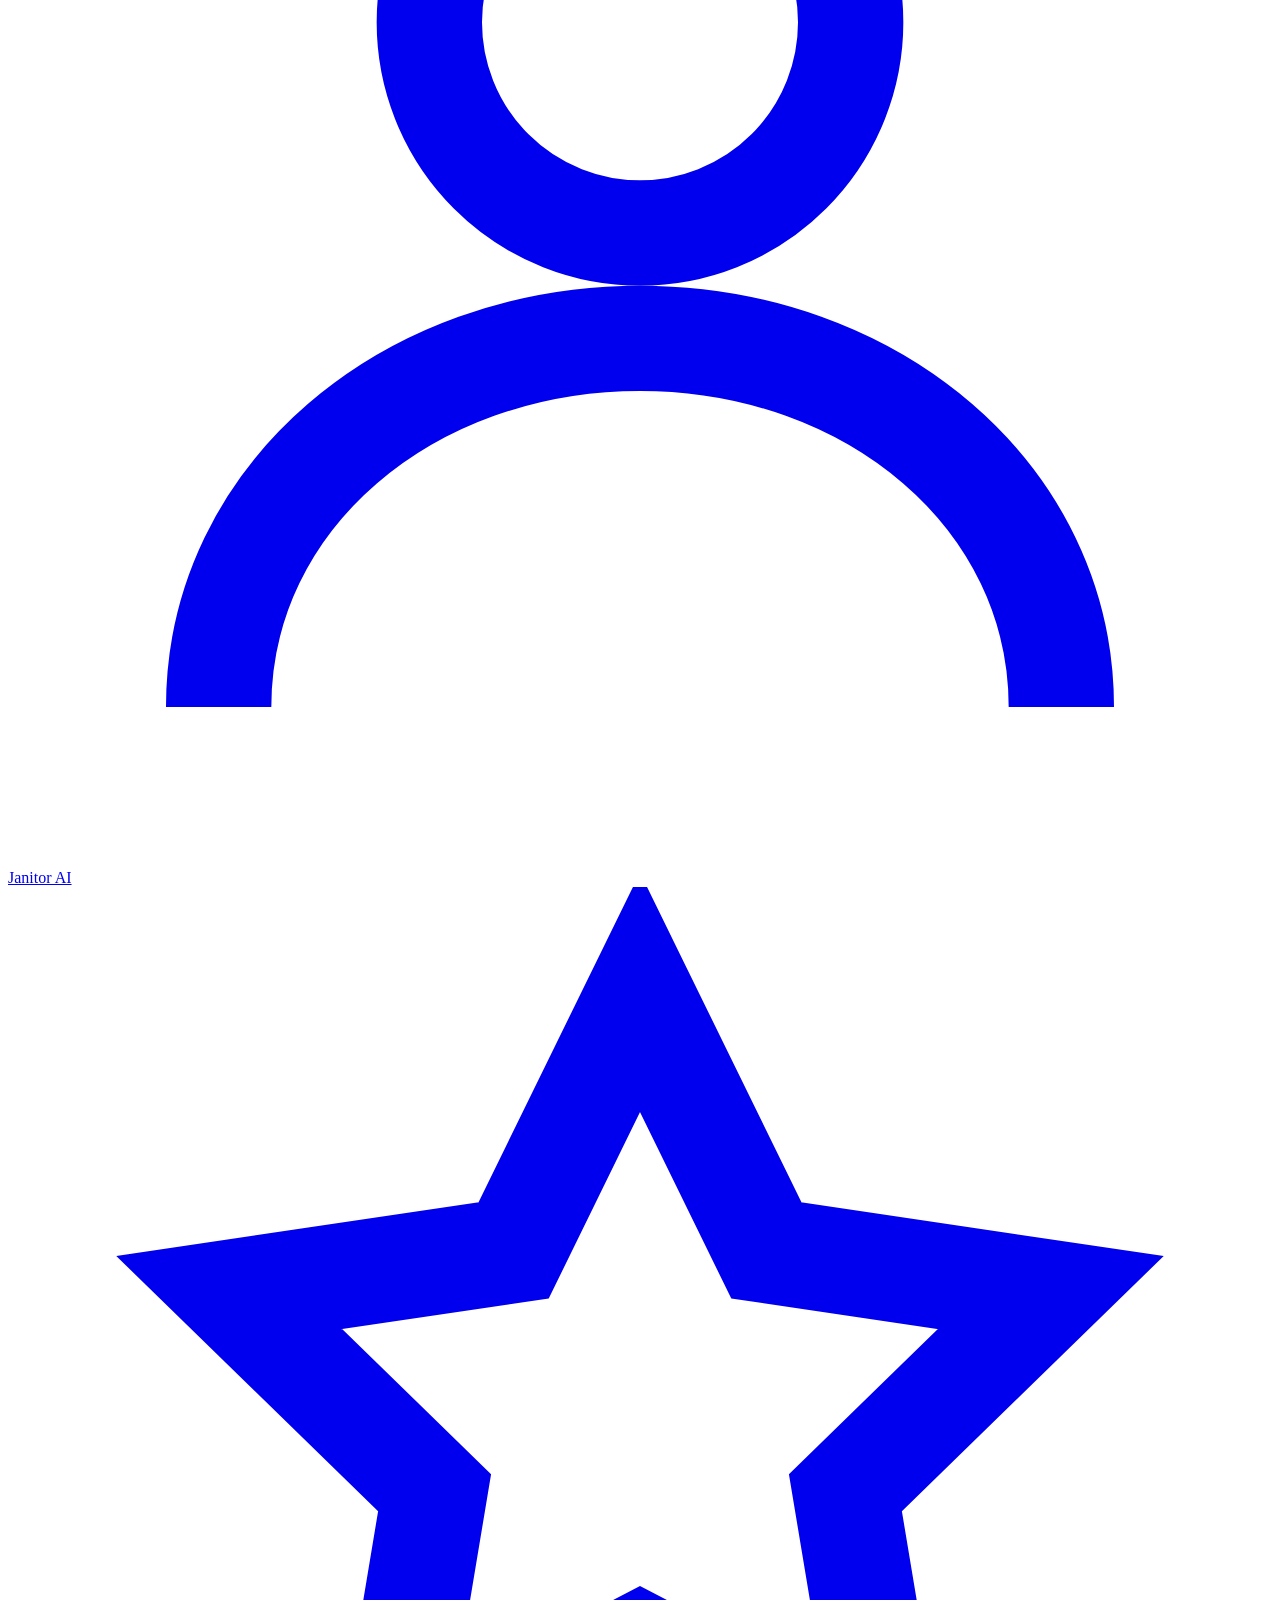
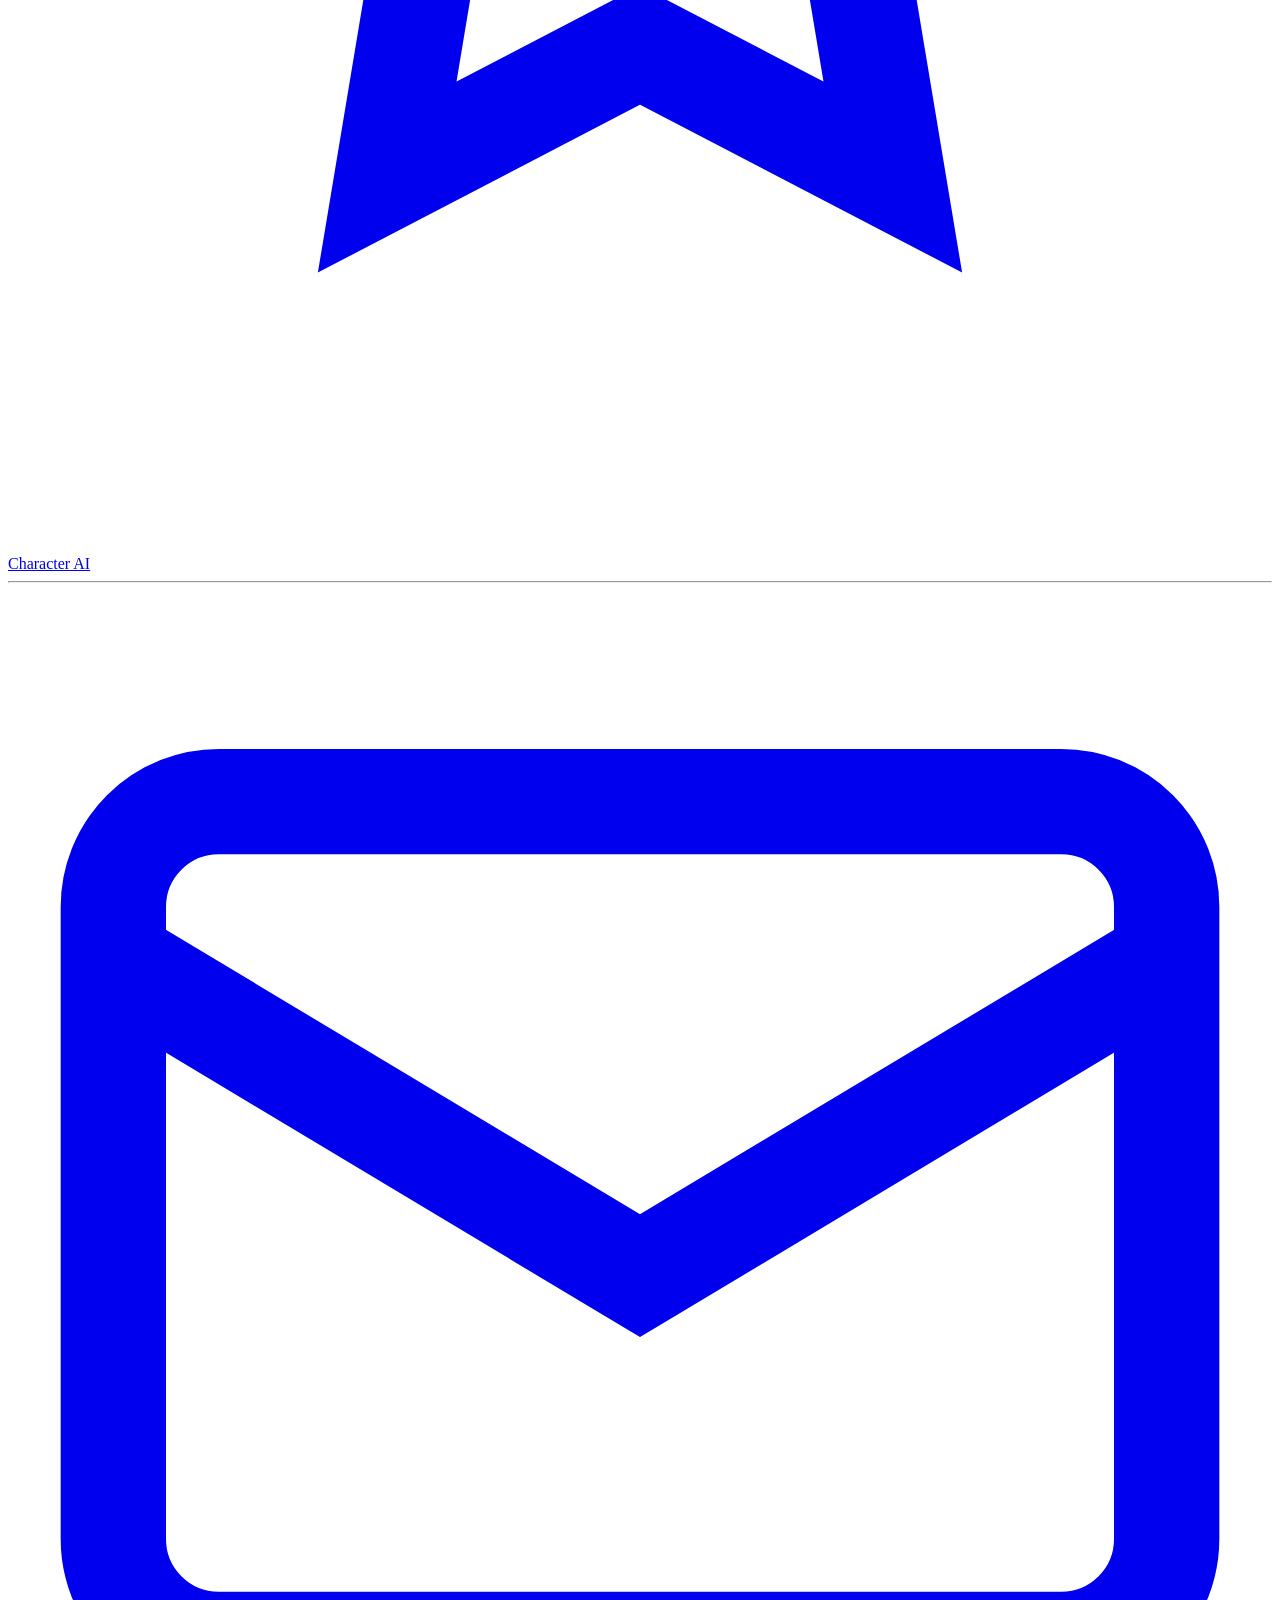
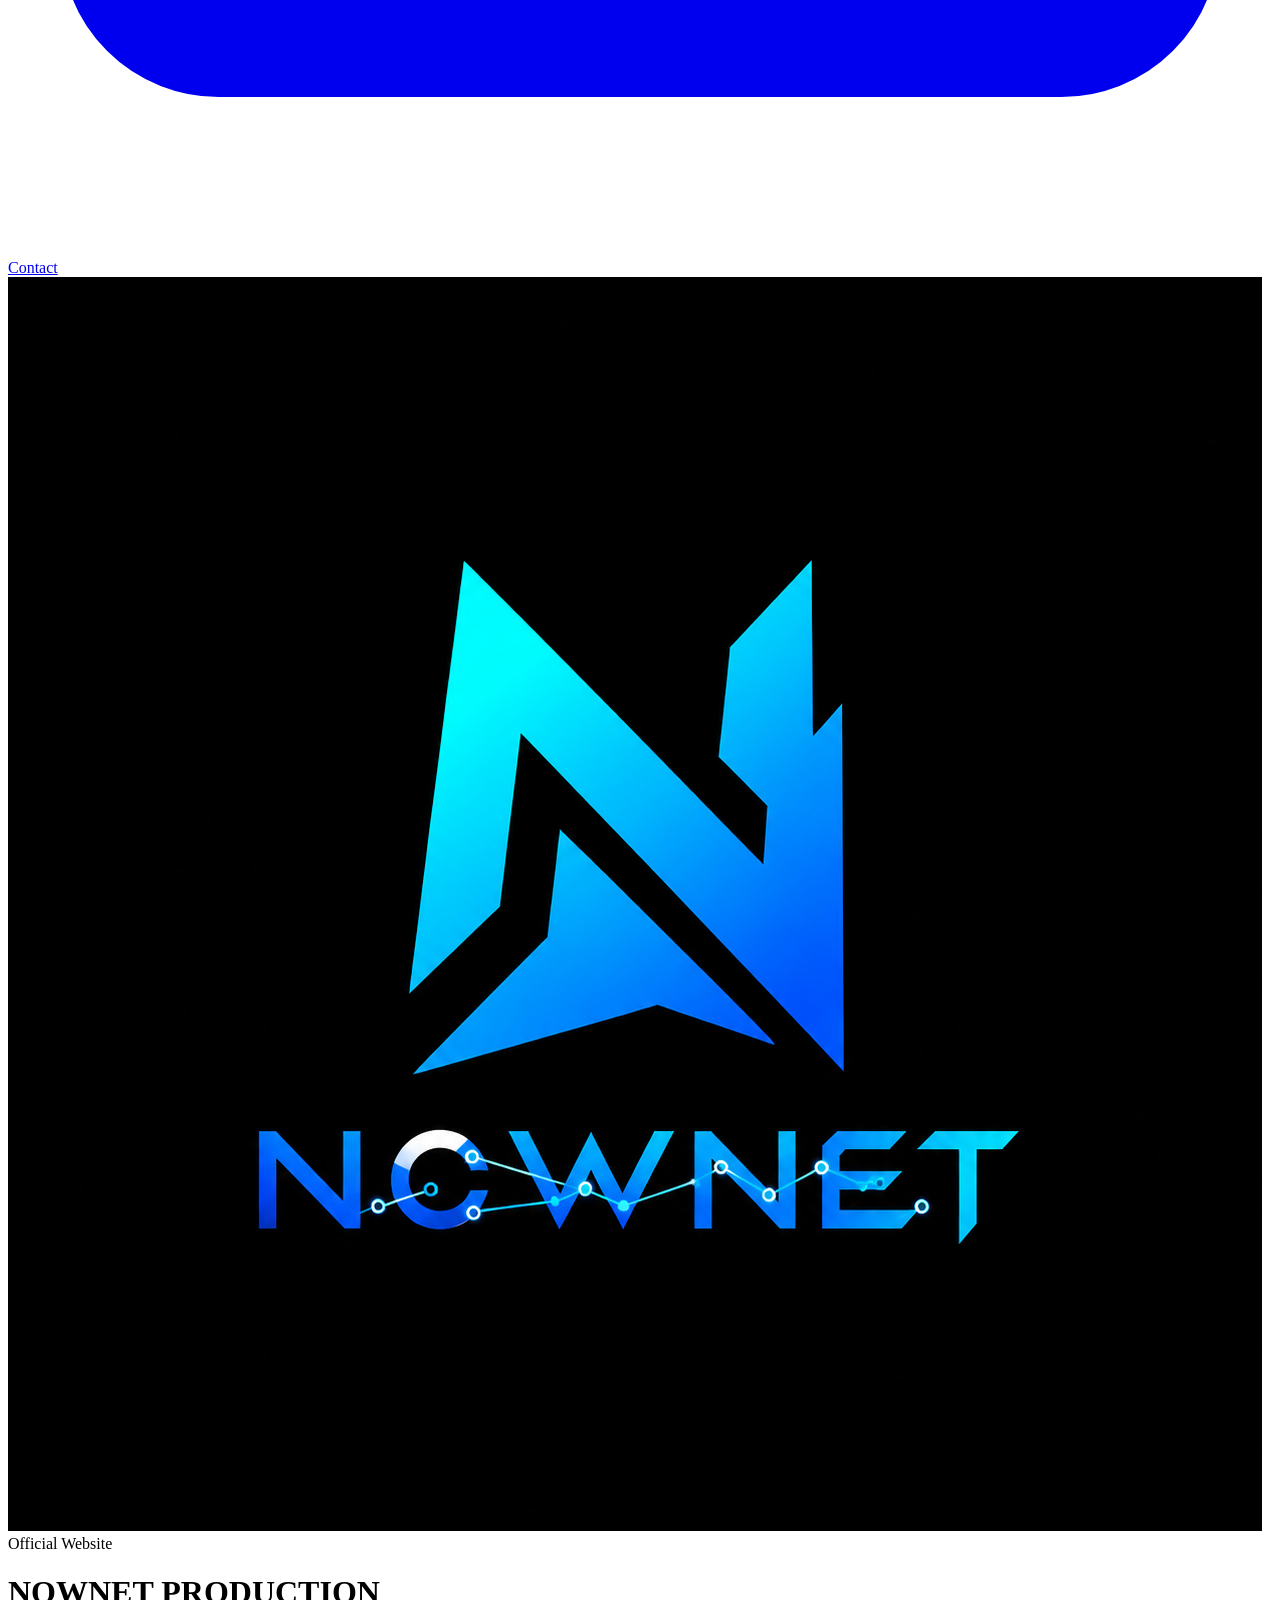
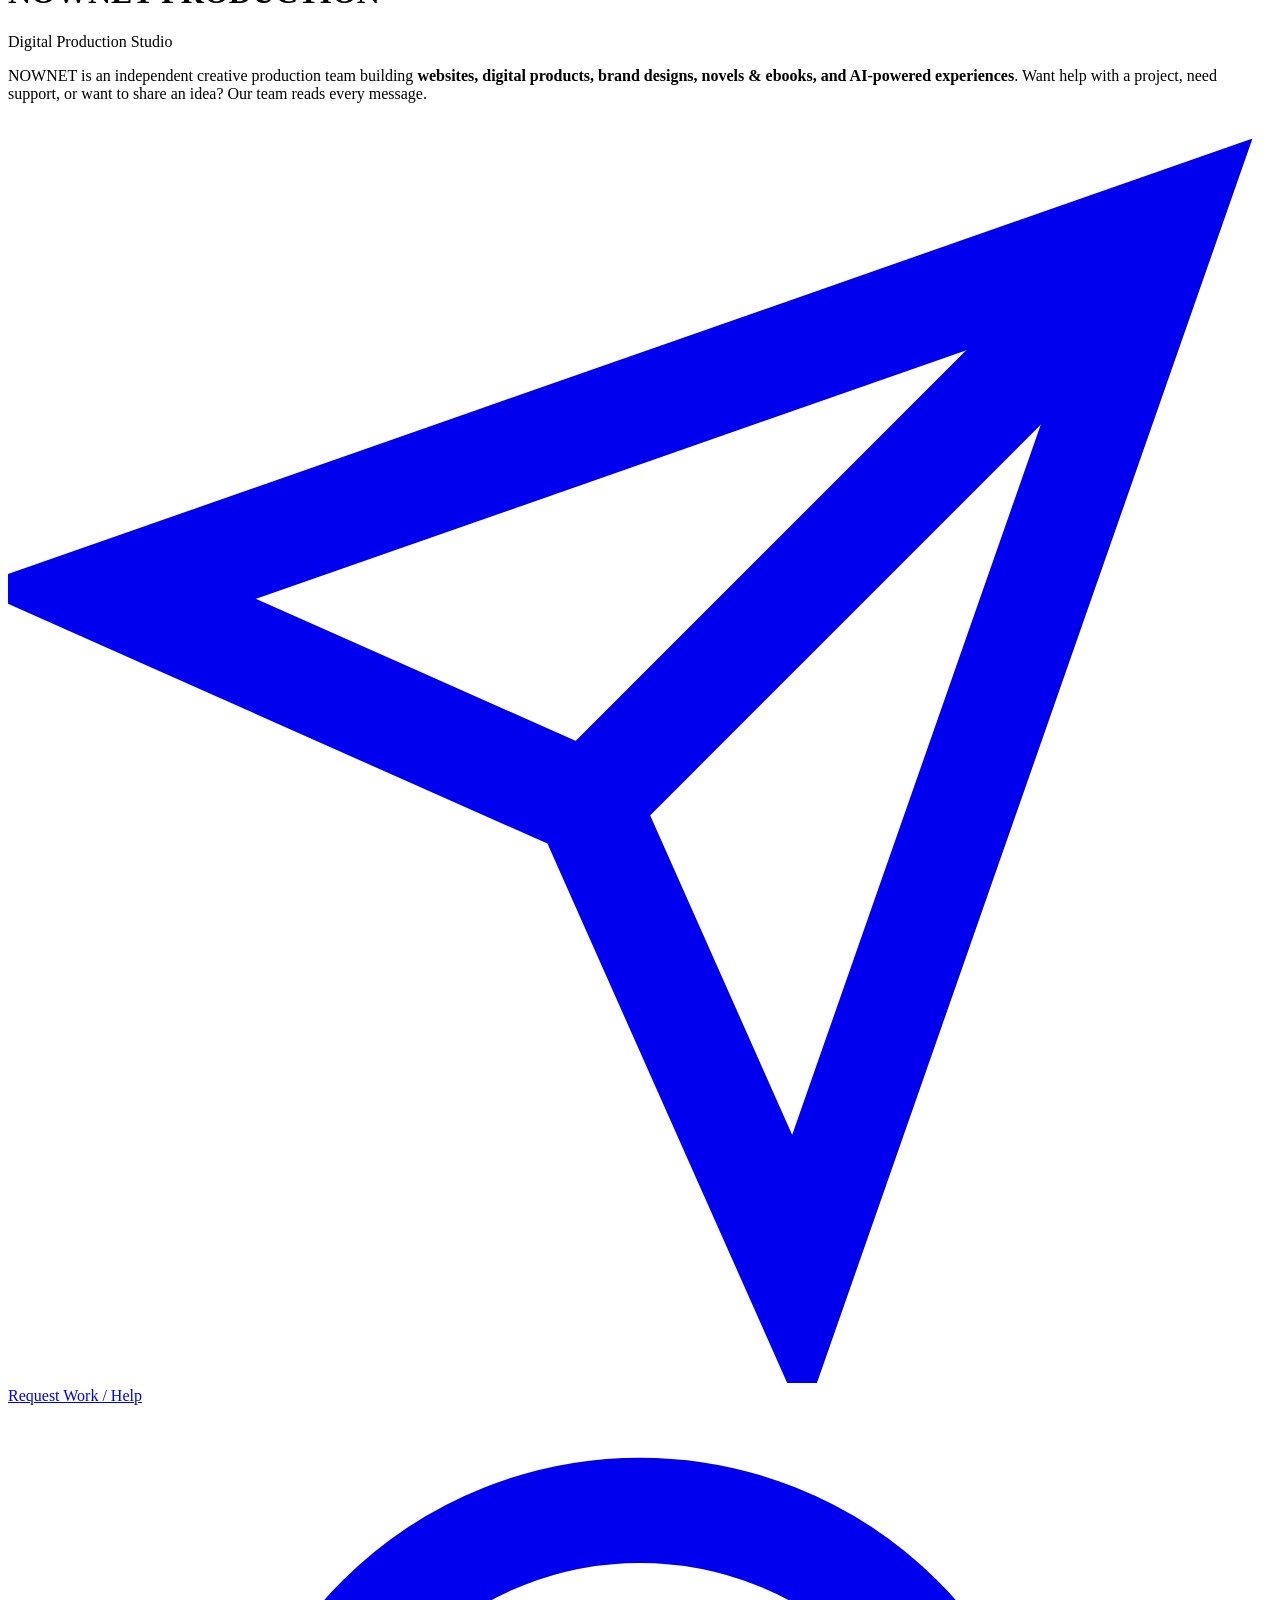
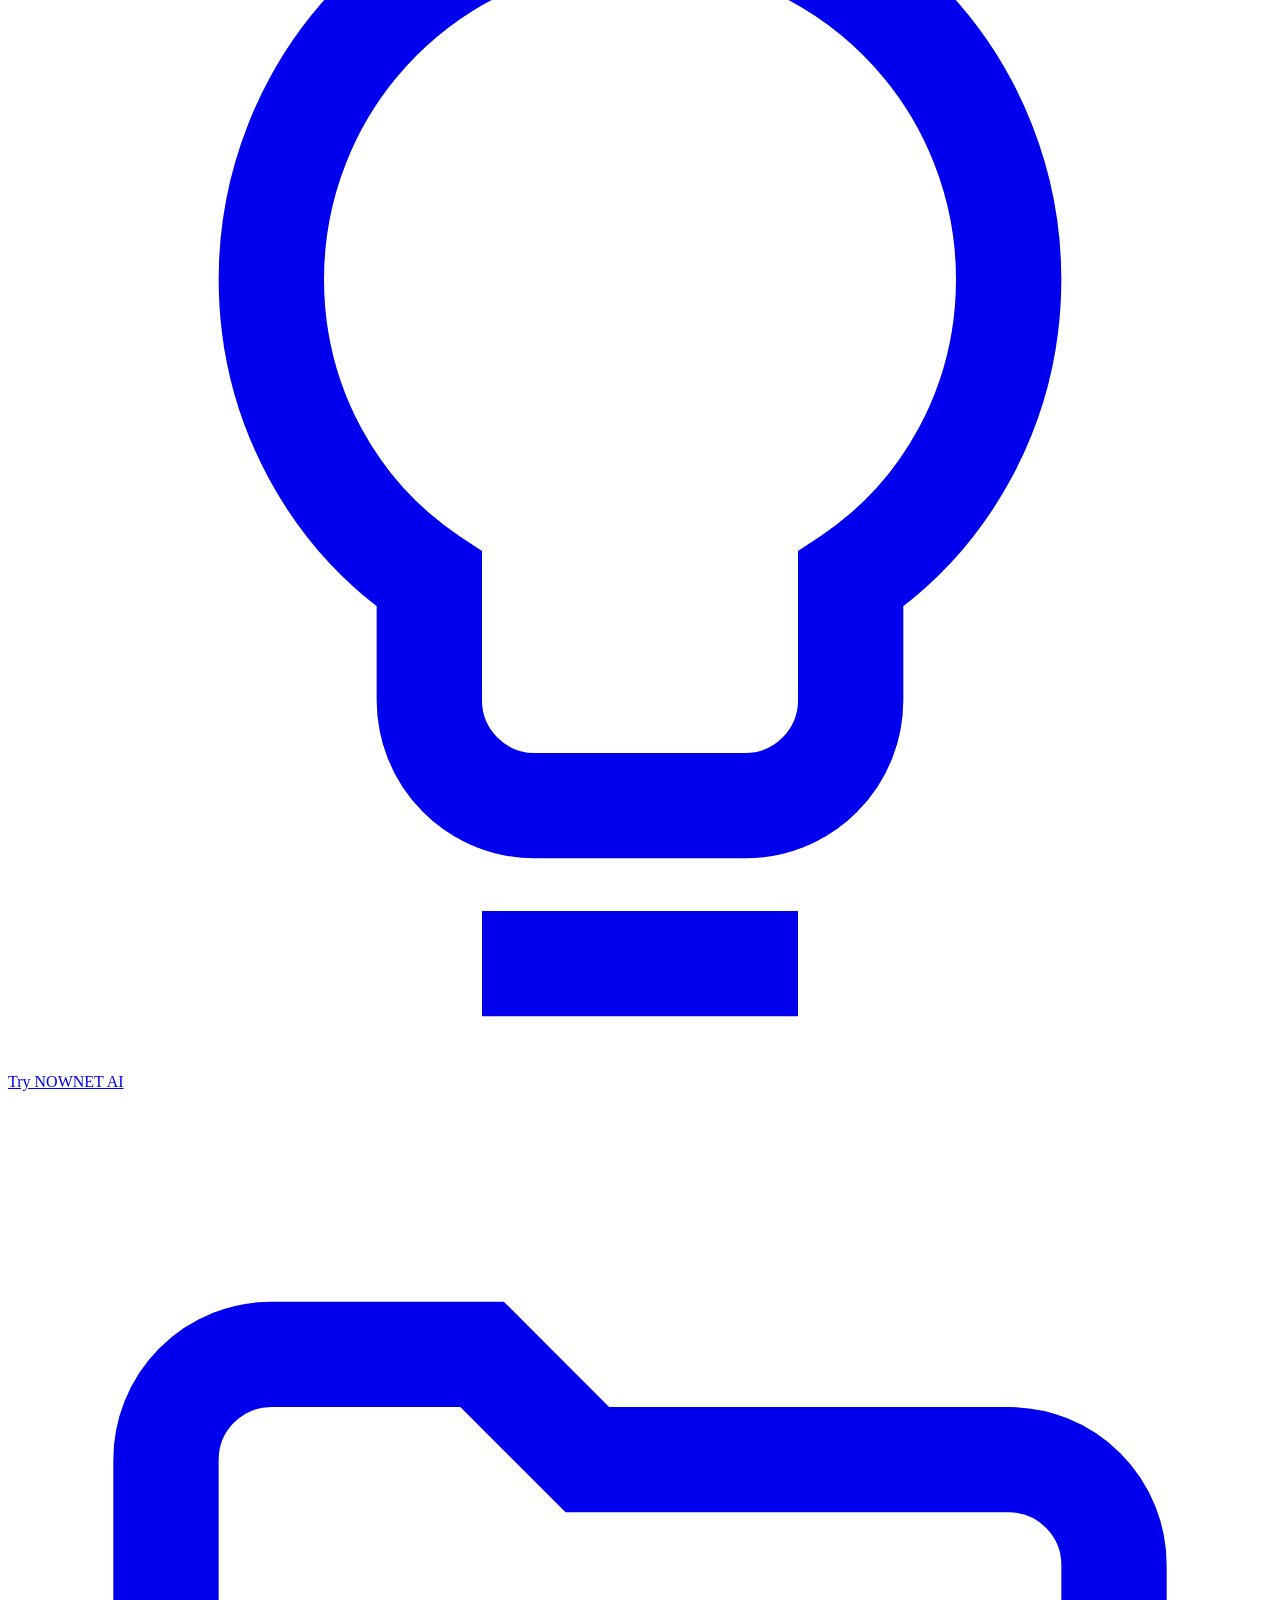
==== commit 68c04611: "index.html" ====
--- a/index.html
+++ b/index.html
@@ -3,203 +3,34 @@
 <head>
 <meta charset="UTF-8">
 <meta name="viewport" content="width=device-width, initial-scale=1.0">
-<title>NOWNET Production — Official</title>
-<meta name="description" content="NOWNET Production — official home. Digital production studio: web, design, publishing, AI solutions, client work requests and support.">
 <link rel="icon" type="image/jpeg" href="Logo.jpg">
-
 <link rel="preconnect" href="https://fonts.googleapis.com">
 <link rel="preconnect" href="https://fonts.gstatic.com" crossorigin>
 <link href="https://fonts.googleapis.com/css2?family=Orbitron:wght@500;700;900&family=Rajdhani:wght@400;500;600;700&display=swap" rel="stylesheet">
+<link rel="stylesheet" href="style.css">
 
-<style>
-:root{
-  --bg:#04060a;
-  --bg-2:#080d16;
-  --panel:#0a111d;
-  --line:#16263f;
-  --cyan:#22d3ee;
-  --blue:#2563eb;
-  --blue-2:#3b82f6;
-  --purple:#8b5cf6;
-  --text:#dce8f6;
-  --muted:#7f95b4;
-  --glow:0 0 22px rgba(34,211,238,.45), 0 0 60px rgba(37,99,235,.25);
-}
-*{margin:0;padding:0;box-sizing:border-box}
-html{scroll-behavior:smooth}
-body{background:var(--bg);color:var(--text);font-family:'Rajdhani',sans-serif;overflow-x:hidden}
-::selection{background:var(--cyan);color:#02131a}
-
-/* ---------- BACKGROUND ---------- */
-.bg-tint{position:fixed;inset:0;z-index:-3;pointer-events:none;
-  background:
-    radial-gradient(900px 600px at 15% 5%, rgba(139,92,246,.16), transparent 60%),
-    radial-gradient(900px 700px at 90% 95%, rgba(37,99,235,.18), transparent 60%),
-    linear-gradient(180deg,#04060a 0%,#060b14 50%,#04060a 100%);}
-.bg-grid{position:fixed;inset:0;z-index:-2;pointer-events:none;
-  background-image:
-    linear-gradient(rgba(37,99,235,.06) 1px, transparent 1px),
-    linear-gradient(90deg, rgba(37,99,235,.06) 1px, transparent 1px);
-  background-size:46px 46px;
-  mask-image:radial-gradient(ellipse 90% 70% at 50% 25%, #000 25%, transparent 100%);}
-
-/* ---------- NAVBAR ---------- */
-header{position:sticky;top:0;z-index:50;backdrop-filter:blur(14px);background:rgba(4,6,10,.82);border-bottom:1px solid var(--line)}
-.nav{max-width:1180px;margin:0 auto;padding:14px 22px;display:flex;align-items:center;gap:14px}
-.nav img{height:42px;width:42px;border-radius:10px;box-shadow:var(--glow);object-fit:cover}
-.brand{font-family:'Orbitron';font-weight:900;letter-spacing:3px;font-size:1.05rem;
-  background:linear-gradient(90deg,var(--cyan),var(--blue-2));-webkit-background-clip:text;background-clip:text;color:transparent}
-.brand small{display:block;font-family:'Rajdhani';font-weight:600;letter-spacing:5px;font-size:.62rem;color:var(--muted);-webkit-text-fill-color:var(--muted)}
-
-/* 3-dot menu */
-.dots-btn{margin-left:auto;background:none;border:1px solid var(--line);color:var(--cyan);border-radius:10px;padding:9px 13px;cursor:pointer;display:flex;align-items:center;gap:3px;transition:.25s}
-.dots-btn:hover{border-color:var(--cyan);background:rgba(34,211,238,.08)}
-.dots-btn span{display:block;width:5px;height:5px;border-radius:50%;background:var(--cyan)}
-.dropdown{display:none;position:absolute;top:calc(100% + 8px);right:22px;width:250px;border:1px solid var(--line);border-radius:16px;overflow:hidden;
-  background:rgba(6,10,18,.98);backdrop-filter:blur(14px);box-shadow:0 24px 60px rgba(0,0,0,.6)}
-.dropdown.open{display:block;animation:fadein .18s ease}
-@keyframes fadein{from{opacity:0;transform:translateY(-6px)}to{opacity:1;transform:none}}
-.dropdown a{display:flex;align-items:center;gap:10px;padding:12px 18px;color:var(--muted);text-decoration:none;font-weight:600;letter-spacing:1px;text-transform:uppercase;font-size:.78rem;transition:.2s}
-.dropdown a:hover{color:var(--cyan);background:rgba(34,211,238,.07)}
-.dropdown a svg{width:15px;height:15px;flex:none}
-.dropdown .dd-label{padding:10px 18px 4px;font-size:.62rem;letter-spacing:3px;color:#546a88;text-transform:uppercase;font-weight:700}
-.dropdown hr{border:none;border-top:1px solid var(--line);margin:6px 0}
-
-/* ---------- HERO ---------- */
-.hero{max-width:1180px;margin:0 auto;padding:90px 22px 60px;text-align:center}
-.eyebrow{display:inline-flex;align-items:center;gap:10px;border:1px solid var(--line);border-radius:999px;padding:6px 16px;font-size:.72rem;letter-spacing:3px;text-transform:uppercase;color:var(--cyan);background:rgba(34,211,238,.05)}
-.eyebrow::before{content:"";width:7px;height:7px;border-radius:50%;background:var(--cyan);box-shadow:0 0 10px var(--cyan);animation:pulse 1.8s infinite}
-@keyframes pulse{50%{opacity:.3}}
-h1{font-family:'Orbitron';font-weight:900;font-size:clamp(2.4rem,6vw,4.4rem);line-height:1.05;margin:22px 0 10px;
-  background:linear-gradient(100deg,#eaf6ff 10%,var(--cyan) 45%,var(--purple) 85%);-webkit-background-clip:text;background-clip:text;color:transparent;
-  filter:drop-shadow(0 0 26px rgba(139,92,246,.35))}
-.sub{font-family:'Orbitron';font-weight:700;letter-spacing:6px;font-size:clamp(.8rem,2vw,1.05rem);color:var(--muted);text-transform:uppercase;margin-bottom:22px}
-.desc{font-size:1.1rem;line-height:1.75;color:#a9bdd6;max-width:720px;margin:0 auto 32px}
-.desc b{color:#eaf4ff}
-.btn-row{display:flex;flex-wrap:wrap;gap:14px;justify-content:center}
-.btn{display:inline-flex;align-items:center;gap:10px;font-family:'Orbitron';font-weight:700;font-size:.82rem;letter-spacing:2px;text-transform:uppercase;text-decoration:none;cursor:pointer;padding:15px 26px;border-radius:12px;border:1px solid transparent;transition:.28s}
-.btn svg{width:17px;height:17px;flex:none}
-.btn-primary{color:#02131a;background:linear-gradient(100deg,var(--cyan),var(--purple));box-shadow:0 8px 30px rgba(139,92,246,.32)}
-.btn-primary:hover{transform:translateY(-3px);box-shadow:0 14px 42px rgba(139,92,246,.45)}
-.btn-ghost{color:var(--cyan);border-color:var(--line);background:rgba(34,211,238,.05)}
-.btn-ghost:hover{border-color:var(--cyan);background:rgba(34,211,238,.12);transform:translateY(-3px)}
-.btn-outline{color:var(--text);border-color:var(--line);background:transparent}
-.btn-outline:hover{border-color:var(--blue-2);color:var(--cyan);transform:translateY(-3px)}
-
-/* ---------- STATS ---------- */
-.strip{max-width:1180px;margin:10px auto 0;padding:0 22px;display:grid;grid-template-columns:repeat(4,1fr);gap:14px}
-.stat{border:1px solid var(--line);border-radius:14px;padding:18px 14px;text-align:center;background:rgba(10,17,29,.8);backdrop-filter:blur(6px)}
-.stat b{display:block;font-family:'Orbitron';font-size:1.25rem;color:var(--cyan)}
-.stat span{font-size:.7rem;letter-spacing:2.5px;text-transform:uppercase;color:var(--muted)}
-
-/* ---------- SECTIONS ---------- */
-section{max-width:1180px;margin:0 auto;padding:80px 22px 20px}
-.sec-tag{font-size:.72rem;letter-spacing:4px;color:var(--cyan);text-transform:uppercase;margin-bottom:10px}
-h2{font-family:'Orbitron';font-weight:900;font-size:clamp(1.6rem,4vw,2.3rem);margin-bottom:12px;
-  background:linear-gradient(90deg,#fff,var(--cyan));-webkit-background-clip:text;background-clip:text;color:transparent}
-.sec-desc{color:#93a9c6;line-height:1.7;max-width:720px;margin-bottom:34px}
-
-.cards{display:grid;grid-template-columns:repeat(3,1fr);gap:20px}
-.card{border:1px solid var(--line);border-radius:18px;padding:30px 26px;
-  background:linear-gradient(165deg,rgba(139,92,246,.07),transparent 55%),rgba(10,17,29,.85);backdrop-filter:blur(6px);
-  transition:.3s;position:relative;overflow:hidden}
-.card:hover{transform:translateY(-6px);border-color:rgba(139,92,246,.45);box-shadow:0 18px 50px rgba(2,10,25,.7)}
-.card .ico{width:46px;height:46px;border-radius:12px;display:flex;align-items:center;justify-content:center;margin-bottom:16px;
-  background:rgba(34,211,238,.08);border:1px solid var(--line);color:var(--cyan)}
-.card .ico svg{width:22px;height:22px}
-.card h3{font-family:'Orbitron';font-size:1.1rem;margin:0 0 10px;color:#eaf4ff}
-.card p{color:#93a9c6;line-height:1.65;font-size:.98rem}
-.card .btn{margin-top:20px;padding:12px 20px;font-size:.72rem}
-
-/* ---------- PROJECTS ---------- */
-.project-card{display:grid;grid-template-columns:1fr auto;gap:20px;align-items:center;border:1px solid var(--line);border-radius:20px;padding:34px 30px;
-  background:linear-gradient(165deg,rgba(37,99,235,.10),transparent 60%),rgba(10,17,29,.85);transition:.3s}
-.project-card:hover{border-color:rgba(34,211,238,.45);box-shadow:0 18px 50px rgba(2,10,25,.7)}
-.project-card h3{font-family:'Orbitron';font-size:1.35rem;color:#eaf4ff;margin-bottom:8px}
-.project-card p{color:#93a9c6;line-height:1.65}
-.tag{display:inline-block;font-size:.68rem;letter-spacing:2px;text-transform:uppercase;color:var(--purple);border:1px solid rgba(139,92,246,.4);border-radius:999px;padding:4px 12px;margin-bottom:14px;font-weight:700}
-
-/* ---------- OFFICIAL LINKS ---------- */
-.official-grid{display:grid;grid-template-columns:repeat(3,1fr);gap:20px}
-.official-card{display:flex;align-items:center;gap:16px;border:1px solid var(--line);border-radius:16px;padding:22px;text-decoration:none;
-  background:rgba(10,17,29,.85);transition:.3s}
-.official-card:hover{transform:translateY(-4px);border-color:rgba(34,211,238,.45);box-shadow:0 16px 44px rgba(2,10,25,.7)}
-.official-card .ico{width:44px;height:44px;border-radius:12px;flex:none;display:flex;align-items:center;justify-content:center;
-  background:rgba(34,211,238,.08);border:1px solid var(--line);color:var(--cyan)}
-.official-card .ico svg{width:20px;height:20px}
-.official-card b{display:block;font-family:'Orbitron';font-size:.9rem;color:#eaf4ff;letter-spacing:1px}
-.official-card span{font-size:.8rem;color:var(--muted);letter-spacing:.5px}
-
-/* ---------- FORMS ---------- */
-.form-wrap{max-width:860px;margin:0 auto;border:1px solid var(--line);border-radius:22px;padding:40px;
-  background:linear-gradient(165deg,rgba(139,92,246,.09),transparent 60%),rgba(10,17,29,.85);backdrop-filter:blur(6px)}
-.form-wrap p{color:#93a9c6;margin:-14px 0 26px;line-height:1.6}
-.f-row{display:grid;grid-template-columns:1fr 1fr;gap:16px;margin-bottom:16px}
-input,textarea,select{width:100%;padding:14px 16px;border-radius:12px;border:1px solid var(--line);background:#060b14;color:var(--text);font-family:'Rajdhani';font-size:1rem;transition:.25s;resize:vertical}
-input:focus,textarea:focus,select:focus{outline:none;border-color:var(--cyan);box-shadow:0 0 0 3px rgba(34,211,238,.12)}
-textarea{min-height:130px;margin-bottom:16px}
-.f-note{font-size:.8rem;color:#546a88;margin-top:14px;letter-spacing:.5px}
-
-/* ---------- AI CHAT ---------- */
-.chat-wrap{max-width:860px;margin:0 auto;border:1px solid var(--line);border-radius:22px;overflow:hidden;background:rgba(10,17,29,.9);backdrop-filter:blur(6px)}
-.chat-head{display:flex;align-items:center;gap:12px;padding:16px 20px;border-bottom:1px solid var(--line);background:rgba(6,11,20,.9);flex-wrap:wrap}
-.chat-head .dot{width:9px;height:9px;border-radius:50%;background:#22c55e;box-shadow:0 0 10px #22c55e;animation:pulse 2s infinite}
-.chat-head .title{font-family:'Orbitron';font-size:.85rem;letter-spacing:2px;color:var(--cyan)}
-.chat-head select{width:auto;padding:8px 12px;font-size:.9rem;margin-left:auto}
-.chat-log{height:380px;overflow-y:auto;padding:20px;display:flex;flex-direction:column;gap:12px}
-.msg{max-width:82%;padding:12px 16px;border-radius:14px;line-height:1.55;font-size:.98rem;white-space:pre-wrap;word-break:break-word}
-.msg.user{align-self:flex-end;background:linear-gradient(100deg,rgba(34,211,238,.18),rgba(139,92,246,.18));border:1px solid rgba(34,211,238,.35)}
-.msg.ai{align-self:flex-start;background:rgba(37,99,235,.10);border:1px solid var(--line)}
-.msg.sys{align-self:center;background:transparent;border:none;color:#546a88;font-size:.8rem;letter-spacing:1px;max-width:100%;text-align:center}
-.chat-input{display:flex;gap:10px;padding:16px;border-top:1px solid var(--line);background:rgba(6,11,20,.9)}
-.chat-input input{margin:0}
-.chat-input button{border:none}
-
-/* ---------- FOOTER ---------- */
-footer{margin-top:90px;border-top:1px solid var(--line);padding:44px 22px;text-align:center;background:rgba(8,13,22,.94)}
-footer img{height:56px;border-radius:12px;margin-bottom:14px;box-shadow:var(--glow)}
-footer .f-brand{font-family:'Orbitron';letter-spacing:4px;font-weight:900;font-size:1rem;
-  background:linear-gradient(90deg,var(--cyan),var(--blue-2));-webkit-background-clip:text;background-clip:text;color:transparent}
-footer p{color:#546a88;font-size:.85rem;margin-top:8px;letter-spacing:1px}
-footer a{color:var(--muted);text-decoration:none}
-footer a:hover{color:var(--cyan)}
-.f-links{display:flex;flex-wrap:wrap;gap:16px;justify-content:center;margin-top:16px}
-.f-links a{font-size:.8rem;letter-spacing:1.5px;text-transform:uppercase;font-weight:600}
-
-/* ---------- RESPONSIVE ---------- */
-@media(max-width:900px){
-  .cards{grid-template-columns:1fr}
-  .official-grid{grid-template-columns:1fr}
-  .strip{grid-template-columns:repeat(2,1fr)}
-  .f-row{grid-template-columns:1fr}
-  .project-card{grid-template-columns:1fr}
-  .dropdown{right:14px}
-}
-</style>
+<title>NOWNET Production — Official</title>
+<meta name="description" content="NOWNET Production — official home. Digital production studio: web, design, publishing, AI solutions, client work requests and support.">
 </head>
 <body>
 
-<div class="bg-tint"></div>
+<div class="bg-orbs"><div class="orb o1"></div><div class="orb o2"></div><div class="orb o3"></div></div>
 <div class="bg-grid"></div>
+<div class="bg-noise"></div>
 
-<!-- ================= NAVBAR ================= -->
 <header>
-  <nav class="nav" style="position:relative">
-    <img src="Logo.jpg" alt="NOWNET Logo" onerror="this.onerror=null;this.src='Nownet_Full_Logo.png'">
-    <div class="brand">NOWNET<small>PRODUCTION</small></div>
-
-    <button class="dots-btn" id="dotsBtn" type="button" aria-label="Menu">
-      <span></span><span></span><span></span>
-    </button>
-
+  <nav class="nav">
+    <a class="nav-logo" href="index.html">
+      <img src="Logo.jpg" alt="NOWNET Logo" onerror="this.onerror=null;this.src='Nownet_Full_Logo.png'">
+      <div class="brand">NOWNET<small>PRODUCTION</small></div>
+    </a>
+    <button class="dots-btn" id="dotsBtn" type="button" aria-label="Menu"><span></span><span></span><span></span></button>
     <div class="dropdown" id="dropdown">
       <div class="dd-label">Menu</div>
-      <a href="#home"><svg viewBox="0 0 24 24" fill="none" stroke="currentColor" stroke-width="2"><path d="M3 10.5 12 3l9 7.5"/><path d="M5 9.5V21h14V9.5"/></svg>Home</a>
-      <a href="#services"><svg viewBox="0 0 24 24" fill="none" stroke="currentColor" stroke-width="2"><rect x="3" y="3" width="7" height="7"/><rect x="14" y="3" width="7" height="7"/><rect x="3" y="14" width="7" height="7"/><rect x="14" y="14" width="7" height="7"/></svg>Services</a>
-      <a href="#projects"><svg viewBox="0 0 24 24" fill="none" stroke="currentColor" stroke-width="2"><path d="M3 7a2 2 0 0 1 2-2h4l2 2h8a2 2 0 0 1 2 2v9a2 2 0 0 1-2 2H5a2 2 0 0 1-2-2z"/></svg>Works</a>
-      <a href="#ai"><svg viewBox="0 0 24 24" fill="none" stroke="currentColor" stroke-width="2"><path d="M12 2a7 7 0 0 1 7 7c0 2.4-1.2 4.5-3 5.7V17a2 2 0 0 1-2 2h-4a2 2 0 0 1-2-2v-2.3C6.2 13.5 5 11.4 5 9a7 7 0 0 1 7-7z"/><path d="M9 22h6"/></svg>NOWNET AI</a>
-      <a href="#work"><svg viewBox="0 0 24 24" fill="none" stroke="currentColor" stroke-width="2"><path d="M22 2 11 13"/><path d="M22 2 15 22l-4-9-9-4z"/></svg>Request Work</a>
-      <a href="#feedback"><svg viewBox="0 0 24 24" fill="none" stroke="currentColor" stroke-width="2"><path d="M21 11.5a8.38 8.38 0 0 1-8.5 8.5 8.5 8.5 0 0 1-3.8-.9L3 21l1.9-5.7a8.5 8.5 0 1 1 16.1-3.8z"/></svg>Feedback</a>
+      <a href="index.html"><svg viewBox="0 0 24 24" fill="none" stroke="currentColor" stroke-width="2"><path d="M3 10.5 12 3l9 7.5"/><path d="M5 9.5V21h14V9.5"/></svg>Home</a>
+      <a href="works.html"><svg viewBox="0 0 24 24" fill="none" stroke="currentColor" stroke-width="2"><path d="M3 7a2 2 0 0 1 2-2h4l2 2h8a2 2 0 0 1 2 2v9a2 2 0 0 1-2 2H5a2 2 0 0 1-2-2z"/></svg>Works</a>
+      <a href="ai.html"><svg viewBox="0 0 24 24" fill="none" stroke="currentColor" stroke-width="2"><path d="M12 2a7 7 0 0 1 7 7c0 2.4-1.2 4.5-3 5.7V17a2 2 0 0 1-2 2h-4a2 2 0 0 1-2-2v-2.3C6.2 13.5 5 11.4 5 9a7 7 0 0 1 7-7z"/><path d="M9 22h6"/></svg>NOWNET AI<span class="dd-badge">LIVE</span></a>
+      <a href="feedback.html"><svg viewBox="0 0 24 24" fill="none" stroke="currentColor" stroke-width="2"><path d="M21 11.5a8.38 8.38 0 0 1-8.5 8.5 8.5 8.5 0 0 1-3.8-.9L3 21l1.9-5.7a8.5 8.5 0 1 1 16.1-3.8z"/></svg>Feedback &amp; Help</a>
       <hr>
       <div class="dd-label">Official</div>
       <a href="https://t.me/NOWNETOFFICIAL" target="_blank" rel="noopener"><svg viewBox="0 0 24 24" fill="none" stroke="currentColor" stroke-width="2"><path d="M21.9 4.6 18.8 19c-.2 1-.8 1.2-1.7.8l-4.6-3.4-2.2 2.1c-.3.3-.5.5-1 .5l.3-4.6L18 6.9c.4-.3-.1-.5-.6-.2L7.2 13.2 2.7 11.8c-1-.3-1-1 .2-1.4l17.7-6.8c.8-.3 1.5.2 1.3 1z"/></svg>Telegram Channel</a>
@@ -211,9 +42,11 @@
   </nav>
 </header>
 
+
 <!-- ================= HERO ================= -->
-<div class="hero" id="home">
-  <span class="eyebrow">Official Website</span>
+<div class="hero">
+  <img class="hero-logo" src="Nownet_Full_Logo.png" onerror="this.onerror=null;this.src='Logo.jpg'" alt="NOWNET">
+  <div class="eyebrow">Official Website</div>
   <h1>NOWNET PRODUCTION</h1>
   <div class="sub">Digital Production Studio</div>
   <p class="desc">
@@ -221,314 +54,137 @@
     brand designs, novels &amp; ebooks, and AI-powered experiences</b>. Want help with a project,
     need support, or want to share an idea? Our team reads every message.
   </p>
-  <div class="btn-row">
-    <a class="btn btn-primary" href="#work">
+  <div class="hero-btns">
+    <a class="btn btn-primary" href="feedback.html">
       <svg viewBox="0 0 24 24" fill="none" stroke="currentColor" stroke-width="2"><path d="M22 2 11 13"/><path d="M22 2 15 22l-4-9-9-4z"/></svg>
       Request Work / Help
     </a>
-    <a class="btn btn-ghost" href="#ai">
+    <a class="btn btn-ghost" href="ai.html">
       <svg viewBox="0 0 24 24" fill="none" stroke="currentColor" stroke-width="2"><path d="M12 2a7 7 0 0 1 7 7c0 2.4-1.2 4.5-3 5.7V17a2 2 0 0 1-2 2h-4a2 2 0 0 1-2-2v-2.3C6.2 13.5 5 11.4 5 9a7 7 0 0 1 7-7z"/><path d="M9 22h6"/></svg>
       Try NOWNET AI
     </a>
-    <a class="btn btn-outline" href="#projects">
-      <svg viewBox="0 0 24 24" fill="none" stroke="currentColor" stroke-width="2"><rect x="3" y="3" width="7" height="7"/><rect x="14" y="3" width="7" height="7"/><rect x="3" y="14" width="7" height="7"/><rect x="14" y="14" width="7" height="7"/></svg>
+    <a class="btn btn-outline" href="works.html">
+      <svg viewBox="0 0 24 24" fill="none" stroke="currentColor" stroke-width="2"><path d="M3 7a2 2 0 0 1 2-2h4l2 2h8a2 2 0 0 1 2 2v9a2 2 0 0 1-2 2H5a2 2 0 0 1-2-2z"/></svg>
       View Works
     </a>
   </div>
 </div>
 
 <!-- ================= STATS ================= -->
-<div class="strip">
-  <div class="stat"><b>STUDIO</b><span>Independent Team</span></div>
-  <div class="stat"><b>MULTI</b><span>Services</span></div>
-  <div class="stat"><b>AI</b><span>NOWNET AI</span></div>
-  <div class="stat"><b>2026</b><span>Active</span></div>
+<div class="stats">
+  <div class="stat glass reveal"><b>STUDIO</b><span>Independent Team</span></div>
+  <div class="stat glass reveal"><b>MULTI</b><span>Services</span></div>
+  <div class="stat glass reveal"><b>AI</b><span>NOWNET AI</span></div>
+  <div class="stat glass reveal"><b>2026</b><span>Active</span></div>
 </div>
 
 <!-- ================= SERVICES ================= -->
-<section id="services">
-  <div class="sec-tag">What we do</div>
-  <h2>Services &amp; Work Options</h2>
-  <p class="sec-desc">Anyone can reach out — whether you want a website, a design, a digital publication, or AI integration for your own idea. Tell us what you need and our team will get back to you.</p>
+<section class="wrap" id="services">
+  <div class="sec-tag reveal">What we do</div>
+  <h2 class="reveal">Services &amp; Work Options</h2>
+  <p class="sec-desc reveal">Anyone can reach out — whether you want a website, a design, a digital publication, or AI integration for your own idea. Tell us what you need and our team will get back to you.</p>
   <div class="cards">
-    <div class="card">
+    <div class="card glass reveal">
       <div class="ico"><svg viewBox="0 0 24 24" fill="none" stroke="currentColor" stroke-width="2"><path d="M16 18l6-6-6-6"/><path d="M8 6l-6 6 6 6"/></svg></div>
       <h3>Web Development</h3>
       <p>Landing pages, business sites, portfolio pages and project hubs — clean, fast and mobile-friendly, hosted on GitHub Pages or your own hosting.</p>
-      <a class="btn btn-ghost" href="#work">Request This</a>
+      <a class="btn btn-ghost" href="feedback.html">Request This</a>
     </div>
-    <div class="card">
+    <div class="card glass reveal">
       <div class="ico"><svg viewBox="0 0 24 24" fill="none" stroke="currentColor" stroke-width="2"><path d="M2 4h6a4 4 0 0 1 4 4v12a3 3 0 0 0-3-3H2z"/><path d="M22 4h-6a4 4 0 0 0-4 4v12a3 3 0 0 1 3-3h7z"/></svg></div>
       <h3>Novel &amp; Ebook Publishing</h3>
       <p>Original stories and novel editions — writing support, ebook formatting, cover presentation and a dedicated release page for your universe.</p>
-      <a class="btn btn-ghost" href="#work">Request This</a>
+      <a class="btn btn-ghost" href="feedback.html">Request This</a>
     </div>
-    <div class="card">
+    <div class="card glass reveal">
       <div class="ico"><svg viewBox="0 0 24 24" fill="none" stroke="currentColor" stroke-width="2"><circle cx="12" cy="12" r="10"/><path d="M12 16v-4"/><path d="M12 8h.01"/></svg></div>
       <h3>Branding &amp; Design</h3>
       <p>Logos, banners, posters and visual identity for your brand, story or channel — consistent, professional and ready for the web.</p>
-      <a class="btn btn-ghost" href="#work">Request This</a>
+      <a class="btn btn-ghost" href="feedback.html">Request This</a>
     </div>
-    <div class="card">
+    <div class="card glass reveal">
       <div class="ico"><svg viewBox="0 0 24 24" fill="none" stroke="currentColor" stroke-width="2"><path d="M12 2a7 7 0 0 1 7 7c0 2.4-1.2 4.5-3 5.7V17a2 2 0 0 1-2 2h-4a2 2 0 0 1-2-2v-2.3C6.2 13.5 5 11.4 5 9a7 7 0 0 1 7-7z"/><path d="M9 22h6"/></svg></div>
       <h3>AI Solutions</h3>
       <p>NOWNET AI chat experiences and guidance on using open models like Llama for your own projects, sites and learning.</p>
-      <a class="btn btn-ghost" href="#ai">Try NOWNET AI</a>
+      <a class="btn btn-ghost" href="ai.html">Try NOWNET AI</a>
     </div>
-    <div class="card">
+    <div class="card glass reveal">
       <div class="ico"><svg viewBox="0 0 24 24" fill="none" stroke="currentColor" stroke-width="2"><path d="M21 11.5a8.38 8.38 0 0 1-8.5 8.5 8.5 8.5 0 0 1-3.8-.9L3 21l1.9-5.7a8.5 8.5 0 1 1 16.1-3.8z"/></svg></div>
       <h3>Help &amp; Support</h3>
       <p>Stuck on something we built? Questions about our projects? Send a message — our team reviews every request and will notice you.</p>
-      <a class="btn btn-ghost" href="#feedback">Get Support</a>
+      <a class="btn btn-ghost" href="feedback.html">Get Support</a>
     </div>
-    <div class="card">
+    <div class="card glass reveal">
       <div class="ico"><svg viewBox="0 0 24 24" fill="none" stroke="currentColor" stroke-width="2"><path d="M12 2v4"/><path d="M12 18v4"/><path d="M4.9 4.9l2.8 2.8"/><path d="M16.3 16.3l2.8 2.8"/><path d="M2 12h4"/><path d="M18 12h4"/><path d="M4.9 19.1l2.8-2.8"/><path d="M16.3 7.7l2.8-2.8"/></svg></div>
       <h3>Ideas &amp; Collaboration</h3>
       <p>Have a story, product or universe in mind? Share it with us — we love building new worlds and new tools with creators.</p>
-      <a class="btn btn-ghost" href="#work">Share Your Idea</a>
+      <a class="btn btn-ghost" href="feedback.html">Share Your Idea</a>
     </div>
   </div>
 </section>
 
-<!-- ================= PROJECTS ================= -->
-<section id="projects">
-  <div class="sec-tag">Our Work</div>
-  <h2>Featured Works</h2>
-  <p class="sec-desc">A selection of public releases from NOWNET Production. More projects are added as we ship them.</p>
-
-  <div class="project-card">
+<!-- ================= FEATURED WORK ================= -->
+<section class="wrap" id="featured">
+  <div class="sec-tag reveal">Featured Work</div>
+  <h2 class="reveal">Latest Release</h2>
+  <p class="sec-desc reveal">Our newest public project. More works are added on the Works page as we ship them.</p>
+  <div class="project glass reveal">
     <div>
       <span class="tag">Novel Edition</span>
       <h3>Naruto Neo Universe — Nanzo Arc</h3>
-      <p>Our first public novel release. This project has its own dedicated official page — visit it for the full experience.</p>
+      <p>Our first public novel release, with its own dedicated official page — read it online or download the novel edition. Visit the project page for the full experience.</p>
+      <a class="btn btn-primary" href="https://nownet-official.github.io/Nanzo-Arc-Naruto-Neo-Universe-by-NOWNET-PRODUCTION-/" target="_blank" rel="noopener">
+        <svg viewBox="0 0 24 24" fill="none" stroke="currentColor" stroke-width="2"><path d="M18 13v6a2 2 0 0 1-2 2H5a2 2 0 0 1-2-2V8a2 2 0 0 1 2-2h6"/><path d="M15 3h6v6"/><path d="M10 14L21 3"/></svg>
+        Visit Official Page
+      </a>
     </div>
-    <a class="btn btn-primary" href="https://nownet-official.github.io/Nanzo-Arc-Naruto-Neo-Universe-by-NOWNET-PRODUCTION-/" target="_blank" rel="noopener">
-      <svg viewBox="0 0 24 24" fill="none" stroke="currentColor" stroke-width="2"><path d="M18 13v6a2 2 0 0 1-2 2H5a2 2 0 0 1-2-2V8a2 2 0 0 1 2-2h6"/><path d="M15 3h6v6"/><path d="M10 14L21 3"/></svg>
-      Visit Official Page
+    <div class="project-visual">
+      <img src="nanzo-arc-poster.png" onerror="this.onerror=null;this.src='Logo.jpg'" alt="Nanzo Arc Poster">
+    </div>
+  </div>
+</section>
+
+<!-- ================= OFFICIAL CHANNELS ================= -->
+<section class="wrap" id="official">
+  <div class="sec-tag reveal">Follow NOWNET</div>
+  <h2 class="reveal">Official Channels</h2>
+  <p class="sec-desc reveal">Find NOWNET across platforms — join the channel, follow our AI profiles and never miss an update.</p>
+  <div class="official-grid">
+    <a class="official-card glass reveal" href="https://t.me/NOWNETOFFICIAL" target="_blank" rel="noopener">
+      <div class="ico"><svg viewBox="0 0 24 24" fill="none" stroke="currentColor" stroke-width="2"><path d="M21.9 4.6 18.8 19c-.2 1-.8 1.2-1.7.8l-4.6-3.4-2.2 2.1c-.3.3-.5.5-1 .5l.3-4.6L18 6.9c.4-.3-.1-.5-.6-.2L7.2 13.2 2.7 11.8c-1-.3-1-1 .2-1.4l17.7-6.8c.8-.3 1.5.2 1.3 1z"/></svg></div>
+      <div><b>Telegram Channel</b><span>t.me/NOWNETOFFICIAL</span></div>
+      <svg class="arrow" width="18" height="18" viewBox="0 0 24 24" fill="none" stroke="currentColor" stroke-width="2"><path d="M7 17 17 7"/><path d="M8 7h9v9"/></svg>
+    </a>
+    <a class="official-card glass reveal" href="https://janitorai.com/profiles/eff6ac94-8b0b-4968-8f1f-2b58580947f5_profile-of-nownet" target="_blank" rel="noopener">
+      <div class="ico"><svg viewBox="0 0 24 24" fill="none" stroke="currentColor" stroke-width="2"><circle cx="12" cy="8" r="4"/><path d="M4 21c0-4 3.6-7 8-7s8 3 8 7"/></svg></div>
+      <div><b>Janitor AI</b><span>Official NOWNET profile</span></div>
+      <svg class="arrow" width="18" height="18" viewBox="0 0 24 24" fill="none" stroke="currentColor" stroke-width="2"><path d="M7 17 17 7"/><path d="M8 7h9v9"/></svg>
+    </a>
+    <a class="official-card glass reveal" href="https://character.ai/profile/NOWNET_CAI" target="_blank" rel="noopener">
+      <div class="ico"><svg viewBox="0 0 24 24" fill="none" stroke="currentColor" stroke-width="2"><path d="M12 2l2.4 4.9 5.4.8-3.9 3.8.9 5.4L12 14.4 7.2 16.9l.9-5.4L4.2 7.7l5.4-.8z"/></svg></div>
+      <div><b>Character AI</b><span>NOWNET_CAI profile</span></div>
+      <svg class="arrow" width="18" height="18" viewBox="0 0 24 24" fill="none" stroke="currentColor" stroke-width="2"><path d="M7 17 17 7"/><path d="M8 7h9v9"/></svg>
     </a>
   </div>
 </section>
 
-<!-- ================= NOWNET AI ================= -->
-<section id="ai">
-  <div class="sec-tag">AI Assistant</div>
-  <h2>NOWNET AI</h2>
-  <p class="sec-desc">NOWNET AI is our official AI assistant. Ask anything — coding, writing, ideas or learning. It replies right here, no account needed.</p>
 
-  <div class="chat-wrap">
-    <div class="chat-head">
-      <span class="dot"></span>
-      <span class="title">NOWNET AI — ONLINE</span>
-      <select id="aiModel" title="Choose model">
-        <option value="openai">GPT</option>
-        <option value="llama">Llama</option>
-        <option value="mistral">Mistral</option>
-      </select>
-    </div>
-    <div class="chat-log" id="chatLog">
-      <div class="msg sys">You are chatting with NOWNET AI — the official NOWNET assistant.</div>
-    </div>
-    <form class="chat-input" id="chatForm">
-      <input type="text" id="chatText" placeholder="Ask NOWNET AI anything..." autocomplete="off" required>
-      <button class="btn btn-primary" type="submit" style="padding:12px 20px;font-size:.72rem;">Send</button>
-    </form>
-  </div>
-  <p class="f-note" style="text-align:center;max-width:860px;margin:14px auto 0;">AI responses are generated automatically and may vary — verify important information.</p>
-</section>
-
-<!-- ================= OFFICIAL LINKS ================= -->
-<section id="official">
-  <div class="sec-tag">Follow NOWNET</div>
-  <h2>Official Channels</h2>
-  <p class="sec-desc">Find NOWNET across platforms — join the channel, follow our AI profiles and never miss an update.</p>
-  <div class="official-grid">
-    <a class="official-card" href="https://t.me/NOWNETOFFICIAL" target="_blank" rel="noopener">
-      <div class="ico"><svg viewBox="0 0 24 24" fill="none" stroke="currentColor" stroke-width="2"><path d="M21.9 4.6 18.8 19c-.2 1-.8 1.2-1.7.8l-4.6-3.4-2.2 2.1c-.3.3-.5.5-1 .5l.3-4.6L18 6.9c.4-.3-.1-.5-.6-.2L7.2 13.2 2.7 11.8c-1-.3-1-1 .2-1.4l17.7-6.8c.8-.3 1.5.2 1.3 1z"/></svg></div>
-      <div><b>Telegram Channel</b><span>t.me/NOWNETOFFICIAL</span></div>
-    </a>
-    <a class="official-card" href="https://janitorai.com/profiles/eff6ac94-8b0b-4968-8f1f-2b58580947f5_profile-of-nownet" target="_blank" rel="noopener">
-      <div class="ico"><svg viewBox="0 0 24 24" fill="none" stroke="currentColor" stroke-width="2"><circle cx="12" cy="8" r="4"/><path d="M4 21c0-4 3.6-7 8-7s8 3 8 7"/></svg></div>
-      <div><b>Janitor AI</b><span>Official NOWNET profile</span></div>
-    </a>
-    <a class="official-card" href="https://character.ai/profile/NOWNET_CAI" target="_blank" rel="noopener">
-      <div class="ico"><svg viewBox="0 0 24 24" fill="none" stroke="currentColor" stroke-width="2"><path d="M12 2l2.4 4.9 5.4.8-3.9 3.8.9 5.4L12 14.4 7.2 16.9l.9-5.4L4.2 7.7l5.4-.8z"/></svg></div>
-      <div><b>Character AI</b><span>NOWNET_CAI profile</span></div>
-    </a>
-  </div>
-</section>
-
-<!-- ================= REQUEST WORK ================= -->
-<section id="work">
-  <div class="sec-tag">Work with us</div>
-  <h2>Request Work / Get Help</h2>
-  <div class="form-wrap">
-    <p>Need a website, design, ebook help, AI integration — or just want our team to look at something? Fill this in and it goes straight to our inbox.</p>
-    <form id="workForm">
-      <div class="f-row">
-        <input type="text" id="w-name" placeholder="Your name" required>
-        <input type="email" id="w-email" placeholder="Your email" required>
-      </div>
-      <div class="f-row">
-        <select id="w-type" required>
-          <option value="" disabled selected>What do you need?</option>
-          <option>Website / Web page</option>
-          <option>Logo / Design / Branding</option>
-          <option>Novel / Ebook help</option>
-          <option>AI integration / AI help</option>
-          <option>Support for a NOWNET project</option>
-          <option>Share an idea / Collaboration</option>
-          <option>Other</option>
-        </select>
-        <input type="text" id="w-budget" placeholder="Budget (optional)">
-      </div>
-      <textarea id="w-msg" placeholder="Describe your project or question — our team will notice you..." required></textarea>
-      <button class="btn btn-primary" type="submit" style="border:none;">
-        <svg viewBox="0 0 24 24" fill="none" stroke="currentColor" stroke-width="2"><path d="M22 2 11 13"/><path d="M22 2 15 22l-4-9-9-4z"/></svg>
-        Send Request
-      </button>
-      <div class="f-note">Delivered to <b style="color:var(--cyan)">nownetofficial@gmail.com</b> via your mail app. We read every message.</div>
-    </form>
-  </div>
-</section>
-
-<!-- ================= FEEDBACK ================= -->
-<section id="feedback">
-  <div class="sec-tag">We'd love to hear from you</div>
-  <h2>Feedback</h2>
-  <div class="form-wrap">
-    <p>Used our work or visited one of our projects? Tell us what you think — feedback shapes everything we build next.</p>
-    <form id="fbForm">
-      <div class="f-row">
-        <input type="text" id="fb-name" placeholder="Your name" required>
-        <input type="email" id="fb-email" placeholder="Your email (optional)">
-      </div>
-      <textarea id="fb-msg" placeholder="Write your feedback about NOWNET Production or any of our projects..." required></textarea>
-      <button class="btn btn-primary" type="submit" style="border:none;">
-        <svg viewBox="0 0 24 24" fill="none" stroke="currentColor" stroke-width="2"><path d="M22 2 11 13"/><path d="M22 2 15 22l-4-9-9-4z"/></svg>
-        Send Feedback
-      </button>
-      <div class="f-note">Delivered to <b style="color:var(--cyan)">nownetofficial@gmail.com</b>. Our team will notice you.</div>
-    </form>
-  </div>
-</section>
-
-<!-- ================= FOOTER ================= -->
 <footer>
   <img src="Nownet_Full_Logo.png" onerror="this.onerror=null;this.src='Logo.jpg'" alt="NOWNET">
   <div class="f-brand">NOWNET PRODUCTION</div>
   <p>Independent digital production studio — web, design, publishing &amp; AI.</p>
   <div class="f-links">
+    <a href="index.html">Home</a>
+    <a href="works.html">Works</a>
+    <a href="ai.html">NOWNET AI</a>
+    <a href="feedback.html">Feedback</a>
     <a href="https://t.me/NOWNETOFFICIAL" target="_blank" rel="noopener">Telegram</a>
     <a href="https://janitorai.com/profiles/eff6ac94-8b0b-4968-8f1f-2b58580947f5_profile-of-nownet" target="_blank" rel="noopener">Janitor AI</a>
     <a href="https://character.ai/profile/NOWNET_CAI" target="_blank" rel="noopener">Character AI</a>
-    <a href="mailto:nownetofficial@gmail.com">Email</a>
   </div>
   <p>Contact: <a href="mailto:nownetofficial@gmail.com">nownetofficial@gmail.com</a> · © 2026 NOWNET Production. All rights reserved.</p>
 </footer>
 
-<script>
-/* ---------- 3-dot dropdown menu ---------- */
-var dotsBtn  = document.getElementById('dotsBtn');
-var dropdown = document.getElementById('dropdown');
-dotsBtn.addEventListener('click', function(e){
-  e.stopPropagation();
-  dropdown.classList.toggle('open');
-});
-document.addEventListener('click', function(e){
-  if(!dropdown.contains(e.target)) dropdown.classList.remove('open');
-});
-document.addEventListener('keydown', function(e){
-  if(e.key === 'Escape') dropdown.classList.remove('open');
-});
-dropdown.querySelectorAll('a').forEach(function(a){
-  a.addEventListener('click', function(){ dropdown.classList.remove('open'); });
-});
-
-/* ---------- Helper: build mailto ---------- */
-function sendMail(subject, body){
-  window.location.href = 'mailto:nownetofficial@gmail.com?subject=' + encodeURIComponent(subject) + '&body=' + encodeURIComponent(body);
-}
-
-/* ---------- Work / help request ---------- */
-document.getElementById('workForm').addEventListener('submit', function(e){
-  e.preventDefault();
-  var name  = document.getElementById('w-name').value.trim();
-  var email = document.getElementById('w-email').value.trim();
-  var type  = document.getElementById('w-type').value;
-  var budget= document.getElementById('w-budget').value.trim();
-  var msg   = document.getElementById('w-msg').value.trim();
-  sendMail(
-    'Work Request — ' + type + ' — from ' + name,
-    'Type: ' + type + '\nFrom: ' + name + ' <' + email + '>' +
-    (budget ? '\nBudget: ' + budget : '') + '\n\n' + msg + '\n\n— Sent from the NOWNET official website'
-  );
-});
-
-/* ---------- Feedback ---------- */
-document.getElementById('fbForm').addEventListener('submit', function(e){
-  e.preventDefault();
-  var name  = document.getElementById('fb-name').value.trim();
-  var email = document.getElementById('fb-email').value.trim();
-  var msg   = document.getElementById('fb-msg').value.trim();
-  sendMail(
-    'Feedback — from ' + name,
-    'From: ' + name + (email ? ' <' + email + '>' : '') + '\n\n' + msg + '\n\n— Sent from the NOWNET official website'
-  );
-});
-
-/* ---------- NOWNET AI chat ---------- */
-var chatLog  = document.getElementById('chatLog');
-var chatForm = document.getElementById('chatForm');
-var chatText = document.getElementById('chatText');
-var aiModel  = document.getElementById('aiModel');
-
-function addMsg(text, cls){
-  var d = document.createElement('div');
-  d.className = 'msg ' + cls;
-  d.textContent = text;
-  chatLog.appendChild(d);
-  chatLog.scrollTop = chatLog.scrollHeight;
-  return d;
-}
-
-chatForm.addEventListener('submit', function(e){
-  e.preventDefault();
-  var q = chatText.value.trim();
-  if(!q) return;
-  chatText.value = '';
-  addMsg(q, 'user');
-  var thinking = addMsg('NOWNET AI is typing...', 'ai');
-
-  var system = 'You are NOWNET AI, the official AI assistant of NOWNET Production, a digital production studio. Be helpful, clear, friendly and concise.';
-  var url = 'https://text.pollinations.ai/' + encodeURIComponent(q)
-          + '?model=' + encodeURIComponent(aiModel.value)
-          + '&system=' + encodeURIComponent(system);
-
-  var controller = new AbortController();
-  var timeout = setTimeout(function(){ controller.abort(); }, 30000);
-
-  fetch(url, {signal: controller.signal})
-    .then(function(r){
-      clearTimeout(timeout);
-      if(!r.ok) throw new Error('HTTP ' + r.status);
-      return r.text();
-    })
-    .then(function(text){
-      thinking.remove();
-      var clean = (text || '').trim();
-      addMsg(clean || '(no reply — try again)', 'ai');
-    })
-    .catch(function(err){
-      clearTimeout(timeout);
-      thinking.remove();
-      if(err && err.name === 'AbortError'){
-        addMsg('NOWNET AI took too long to reply. Please try again.', 'ai');
-      } else {
-        addMsg('Connection problem — NOWNET AI could not respond right now. Please try again in a moment.', 'ai');
-      }
-    });
-});
-</script>
-
+<script src="app.js"></script>
 </body>
 </html>
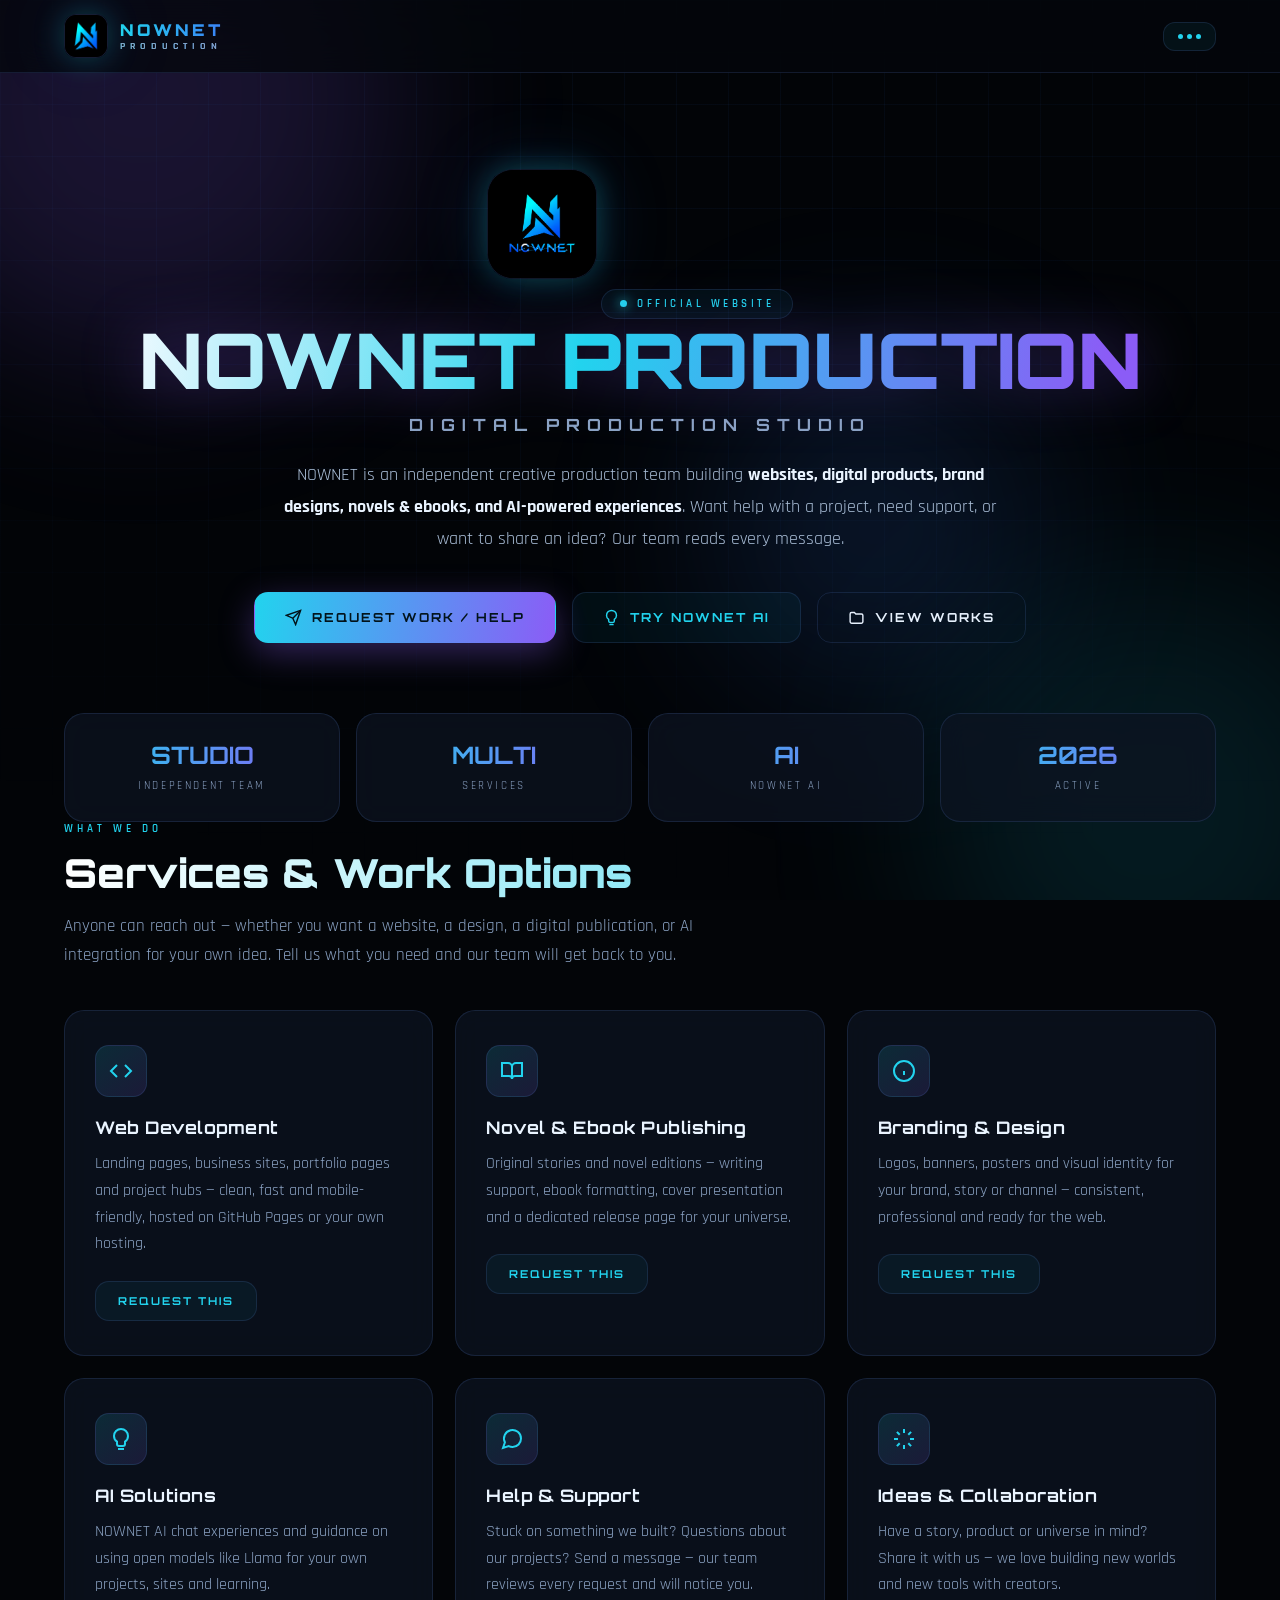
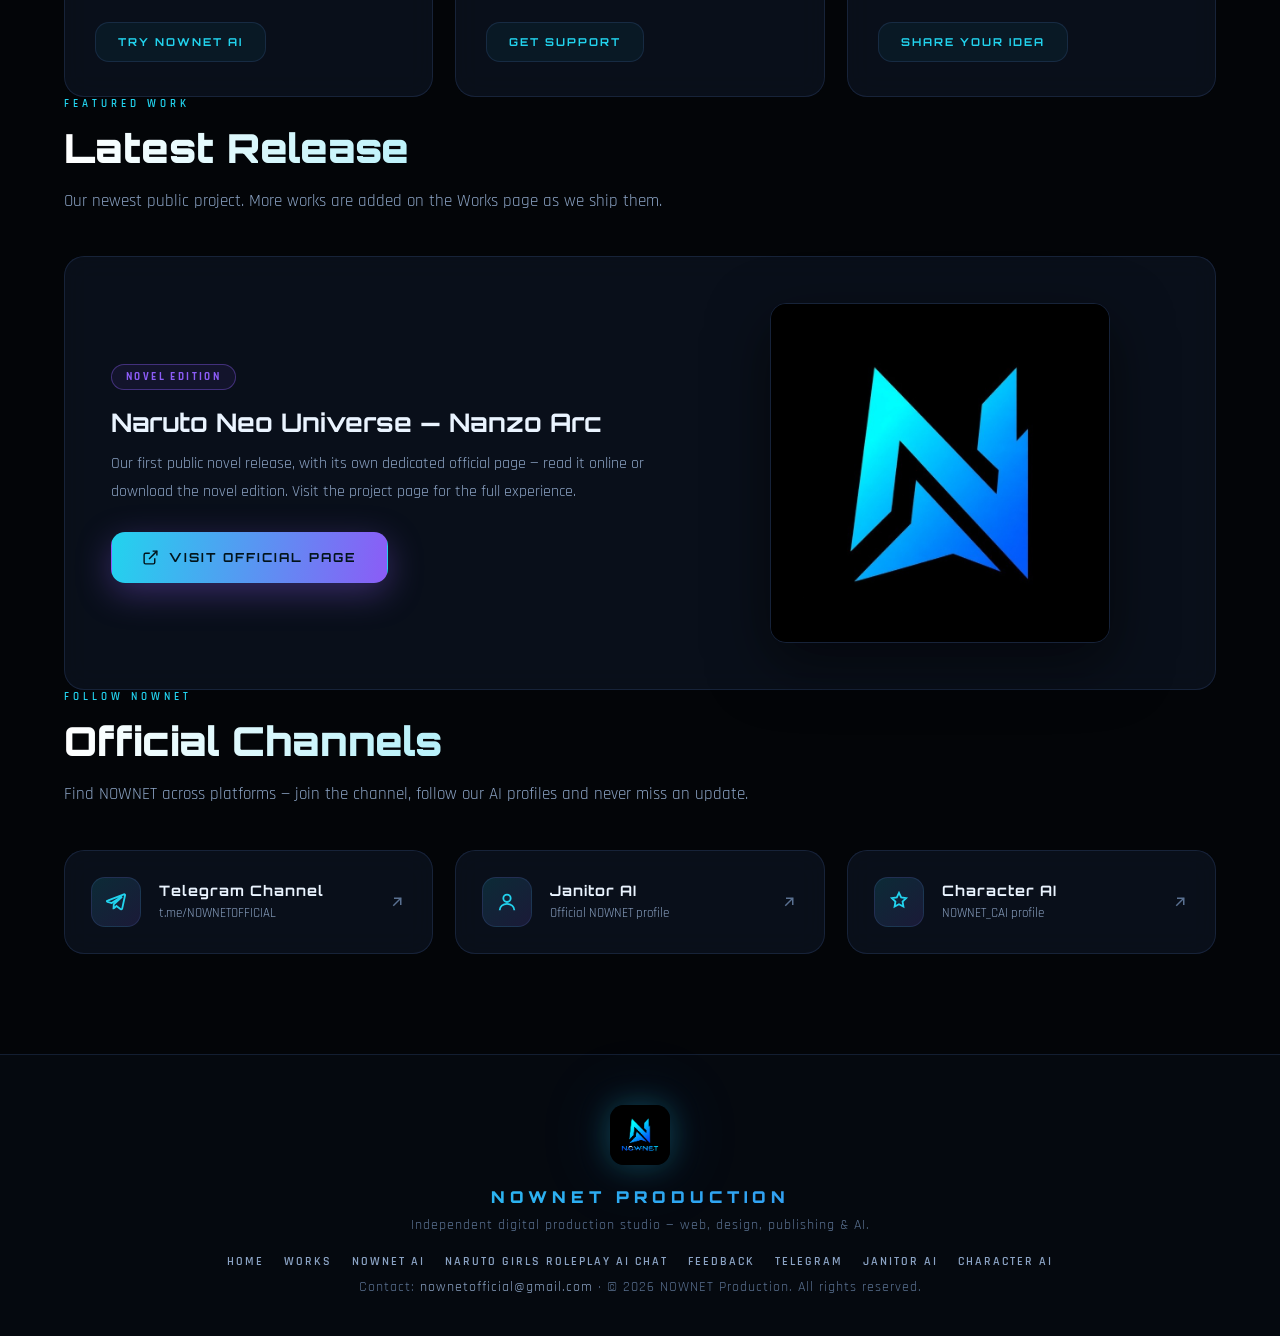
==== commit 4e11e895: "Add files via upload" ====
--- a/index.html
+++ b/index.html
@@ -30,6 +30,7 @@
       <a href="index.html"><svg viewBox="0 0 24 24" fill="none" stroke="currentColor" stroke-width="2"><path d="M3 10.5 12 3l9 7.5"/><path d="M5 9.5V21h14V9.5"/></svg>Home</a>
       <a href="works.html"><svg viewBox="0 0 24 24" fill="none" stroke="currentColor" stroke-width="2"><path d="M3 7a2 2 0 0 1 2-2h4l2 2h8a2 2 0 0 1 2 2v9a2 2 0 0 1-2 2H5a2 2 0 0 1-2-2z"/></svg>Works</a>
       <a href="ai.html"><svg viewBox="0 0 24 24" fill="none" stroke="currentColor" stroke-width="2"><path d="M12 2a7 7 0 0 1 7 7c0 2.4-1.2 4.5-3 5.7V17a2 2 0 0 1-2 2h-4a2 2 0 0 1-2-2v-2.3C6.2 13.5 5 11.4 5 9a7 7 0 0 1 7-7z"/><path d="M9 22h6"/></svg>NOWNET AI<span class="dd-badge">LIVE</span></a>
+      <a href="https://nownet-official.github.io/Nownet-tsume/" target="_blank" rel="noopener"><svg viewBox="0 0 24 24" fill="none" stroke="currentColor" stroke-width="2"><path d="M21 11.5a8.38 8.38 0 0 1-8.5 8.5 8.5 8.5 0 0 1-3.8-.9L3 21l1.9-5.7a8.5 8.5 0 1 1 16.1-3.8z"/></svg>Naruto girls roleplay ai chat</a>
       <a href="feedback.html"><svg viewBox="0 0 24 24" fill="none" stroke="currentColor" stroke-width="2"><path d="M21 11.5a8.38 8.38 0 0 1-8.5 8.5 8.5 8.5 0 0 1-3.8-.9L3 21l1.9-5.7a8.5 8.5 0 1 1 16.1-3.8z"/></svg>Feedback &amp; Help</a>
       <hr>
       <div class="dd-label">Official</div>
@@ -177,6 +178,7 @@
     <a href="index.html">Home</a>
     <a href="works.html">Works</a>
     <a href="ai.html">NOWNET AI</a>
+    <a href="https://nownet-official.github.io/Nownet-tsume/" target="_blank" rel="noopener">Naruto girls roleplay ai chat</a>
     <a href="feedback.html">Feedback</a>
     <a href="https://t.me/NOWNETOFFICIAL" target="_blank" rel="noopener">Telegram</a>
     <a href="https://janitorai.com/profiles/eff6ac94-8b0b-4968-8f1f-2b58580947f5_profile-of-nownet" target="_blank" rel="noopener">Janitor AI</a>
--- a/style.css
+++ b/style.css
@@ -0,0 +1,252 @@
+
+/* ================= NOWNET PRODUCTION — PREMIUM THEME ================= */
+:root{
+  --bg:#030508;
+  --panel:rgba(13,20,34,.72);
+  --panel-solid:#0b1220;
+  --line:rgba(94,140,220,.16);
+  --line-bright:rgba(34,211,238,.45);
+  --cyan:#22d3ee;
+  --blue:#3b82f6;
+  --violet:#8b5cf6;
+  --pink:#d946ef;
+  --text:#e6f0fc;
+  --muted:#8ba3c4;
+  --dim:#5a7191;
+  --glow:0 0 30px rgba(34,211,238,.28), 0 0 80px rgba(59,130,246,.16);
+  --radius:20px;
+}
+*{margin:0;padding:0;box-sizing:border-box}
+html{scroll-behavior:smooth}
+body{
+  background:var(--bg);color:var(--text);
+  font-family:'Rajdhani',sans-serif;overflow-x:hidden;
+  -webkit-font-smoothing:antialiased;
+}
+::selection{background:var(--cyan);color:#02131a}
+::-webkit-scrollbar{width:9px}
+::-webkit-scrollbar-track{background:#060a12}
+::-webkit-scrollbar-thumb{background:linear-gradient(var(--cyan),var(--violet));border-radius:99px}
+
+/* ---------- animated background ---------- */
+.bg-orbs{position:fixed;inset:0;z-index:-3;overflow:hidden;pointer-events:none}
+.orb{position:absolute;border-radius:50%;filter:blur(90px);opacity:.5;animation:drift 22s ease-in-out infinite}
+.orb.o1{width:520px;height:520px;background:rgba(139,92,246,.35);top:-160px;left:-120px}
+.orb.o2{width:460px;height:460px;background:rgba(34,211,238,.22);bottom:-140px;right:-100px;animation-delay:-8s}
+.orb.o3{width:340px;height:340px;background:rgba(59,130,246,.28);top:40%;left:55%;animation-delay:-14s}
+@keyframes drift{
+  0%,100%{transform:translate(0,0) scale(1)}
+  33%{transform:translate(60px,-40px) scale(1.12)}
+  66%{transform:translate(-50px,50px) scale(.94)}
+}
+.bg-grid{position:fixed;inset:0;z-index:-2;pointer-events:none;
+  background-image:linear-gradient(rgba(59,130,246,.05) 1px,transparent 1px),
+    linear-gradient(90deg,rgba(59,130,246,.05) 1px,transparent 1px);
+  background-size:52px 52px;
+  mask-image:radial-gradient(ellipse 100% 80% at 50% 20%,#000 20%,transparent 100%);
+}
+.bg-noise{position:fixed;inset:0;z-index:-1;pointer-events:none;opacity:.35;
+  background:url("data:image/svg+xml,%3Csvg xmlns='http://www.w3.org/2000/svg' width='120' height='120'%3E%3Cfilter id='n'%3E%3CfeTurbulence type='fractalNoise' baseFrequency='0.9' numOctaves='2'/%3E%3CfeColorMatrix type='matrix' values='0 0 0 0 0 0 0 0 0 0 0 0 0 0 0 0 0 0 0.04 0'/%3E%3C/filter%3E%3Crect width='120' height='120' filter='url(%23n)'/%3E%3C/svg%3E");}
+
+/* ---------- header ---------- */
+header{position:sticky;top:0;z-index:60;backdrop-filter:blur(18px);-webkit-backdrop-filter:blur(18px);
+  background:rgba(4,7,12,.78);border-bottom:1px solid var(--line)}
+.nav{max-width:1200px;margin:0 auto;padding:14px 24px;display:flex;align-items:center;gap:14px}
+.nav-logo{display:flex;align-items:center;gap:12px;text-decoration:none}
+.nav-logo img{height:44px;width:44px;border-radius:12px;object-fit:cover;box-shadow:var(--glow);border:1px solid var(--line)}
+.brand{font-family:'Orbitron';font-weight:900;letter-spacing:3px;font-size:1.02rem;
+  background:linear-gradient(90deg,var(--cyan),var(--blue));-webkit-background-clip:text;background-clip:text;color:transparent}
+.brand small{display:block;font-family:'Rajdhani';font-weight:600;letter-spacing:5px;font-size:.6rem;color:var(--muted);-webkit-text-fill-color:var(--muted)}
+
+/* 3-dot menu */
+.dots-btn{margin-left:auto;position:relative;background:rgba(34,211,238,.06);border:1px solid var(--line);
+  border-radius:12px;padding:11px 14px;cursor:pointer;display:flex;align-items:center;gap:4px;transition:.3s}
+.dots-btn:hover{border-color:var(--line-bright);background:rgba(34,211,238,.12);box-shadow:var(--glow)}
+.dots-btn span{display:block;width:5px;height:5px;border-radius:50%;background:var(--cyan);transition:.3s}
+.dots-btn:hover span{box-shadow:0 0 8px var(--cyan)}
+.dropdown{display:none;position:absolute;top:calc(100% + 12px);right:0;width:264px;border-radius:18px;overflow:hidden;
+  background:rgba(7,11,19,.97);border:1px solid var(--line);backdrop-filter:blur(20px);
+  box-shadow:0 30px 80px rgba(0,0,0,.65);transform-origin:top right}
+.dropdown.open{display:block;animation:pop .2s cubic-bezier(.2,.9,.3,1.2)}
+@keyframes pop{from{opacity:0;transform:scale(.92) translateY(-8px)}to{opacity:1;transform:none}}
+.dropdown a{display:flex;align-items:center;gap:11px;padding:12px 18px;color:var(--muted);text-decoration:none;
+  font-weight:600;letter-spacing:1.2px;text-transform:uppercase;font-size:.76rem;transition:.2s;border-left:2px solid transparent}
+.dropdown a:hover,.dropdown a.active{color:var(--cyan);background:rgba(34,211,238,.07);border-left-color:var(--cyan)}
+.dropdown a svg{width:15px;height:15px;flex:none}
+.dd-label{padding:12px 18px 4px;font-size:.6rem;letter-spacing:3px;color:var(--dim);text-transform:uppercase;font-weight:700}
+.dropdown hr{border:none;border-top:1px solid var(--line);margin:6px 10px}
+.dd-badge{margin-left:auto;font-size:.58rem;letter-spacing:1px;padding:2px 8px;border-radius:99px;
+  background:rgba(139,92,246,.16);color:var(--violet);border:1px solid rgba(139,92,246,.35);font-weight:700}
+
+/* ---------- shared layout ---------- */
+.wrap{max-width:1200px;margin:0 auto;padding:0 24px}
+.eyebrow{display:inline-flex;align-items:center;gap:10px;border:1px solid var(--line);border-radius:999px;
+  padding:7px 18px;font-size:.7rem;letter-spacing:3.5px;text-transform:uppercase;color:var(--cyan);
+  background:rgba(34,211,238,.05);font-weight:600}
+.eyebrow::before{content:"";width:7px;height:7px;border-radius:50%;background:var(--cyan);box-shadow:0 0 12px var(--cyan);animation:pulse 1.8s infinite}
+@keyframes pulse{50%{opacity:.25}}
+h1{font-family:'Orbitron';font-weight:900;line-height:1.06;
+  background:linear-gradient(100deg,#f2faff 5%,var(--cyan) 45%,var(--violet) 90%);
+  -webkit-background-clip:text;background-clip:text;color:transparent;
+  filter:drop-shadow(0 0 30px rgba(139,92,246,.35))}
+h2{font-family:'Orbitron';font-weight:900;font-size:clamp(1.7rem,4vw,2.5rem);
+  background:linear-gradient(90deg,#fff,var(--cyan));-webkit-background-clip:text;background-clip:text;color:transparent}
+.sec-tag{font-size:.7rem;letter-spacing:4px;color:var(--cyan);text-transform:uppercase;margin-bottom:12px;font-weight:600}
+.sec-desc{color:var(--muted);line-height:1.75;max-width:700px;margin:14px 0 40px;font-size:1.05rem}
+
+/* ---------- buttons ---------- */
+.btn{display:inline-flex;align-items:center;justify-content:center;gap:10px;font-family:'Orbitron';font-weight:700;
+  font-size:.78rem;letter-spacing:2px;text-transform:uppercase;text-decoration:none;cursor:pointer;
+  padding:16px 30px;border-radius:14px;border:1px solid transparent;transition:.3s;position:relative;overflow:hidden}
+.btn svg{width:17px;height:17px;flex:none}
+.btn-primary{color:#02131a;background:linear-gradient(100deg,var(--cyan),var(--violet));box-shadow:0 10px 34px rgba(139,92,246,.35)}
+.btn-primary:hover{transform:translateY(-3px);box-shadow:0 18px 50px rgba(139,92,246,.5)}
+.btn-ghost{color:var(--cyan);border-color:var(--line);background:rgba(34,211,238,.05)}
+.btn-ghost:hover{border-color:var(--line-bright);background:rgba(34,211,238,.12);transform:translateY(-3px);box-shadow:var(--glow)}
+.btn-outline{color:var(--text);border-color:var(--line);background:transparent}
+.btn-outline:hover{border-color:var(--blue);color:var(--cyan);transform:translateY(-3px)}
+
+/* ---------- glass card ---------- */
+.glass{background:var(--panel);border:1px solid var(--line);border-radius:var(--radius);
+  backdrop-filter:blur(14px);-webkit-backdrop-filter:blur(14px)}
+
+/* ---------- reveal on scroll ---------- */
+.reveal{opacity:0;transform:translateY(28px);transition:opacity .7s ease,transform .7s ease}
+.reveal.in{opacity:1;transform:none}
+@media(prefers-reduced-motion:reduce){.reveal{opacity:1;transform:none;transition:none}.orb{animation:none}}
+
+/* ---------- hero (home) ---------- */
+.hero{max-width:1200px;margin:0 auto;padding:96px 24px 70px;text-align:center}
+.hero-logo{width:110px;height:110px;border-radius:26px;object-fit:cover;margin-bottom:28px;
+  box-shadow:var(--glow);border:1px solid var(--line);animation:floaty 5s ease-in-out infinite}
+@keyframes floaty{50%{transform:translateY(-12px)}}
+.hero h1{font-size:clamp(2.6rem,7vw,4.8rem);margin-bottom:14px}
+.hero .sub{font-family:'Orbitron';font-weight:700;letter-spacing:7px;font-size:clamp(.78rem,2vw,1.05rem);
+  color:var(--muted);text-transform:uppercase;margin-bottom:24px}
+.hero .desc{font-size:1.12rem;line-height:1.8;color:#a9bdd6;max-width:720px;margin:0 auto 36px}
+.hero .desc b{color:#eaf4ff}
+.hero-btns{display:flex;flex-wrap:wrap;gap:16px;justify-content:center}
+
+/* ---------- stats ---------- */
+.stats{display:grid;grid-template-columns:repeat(4,1fr);gap:16px;max-width:1200px;margin:0 auto;padding:0 24px}
+.stat{padding:26px 16px;text-align:center;transition:.3s}
+.stat:hover{transform:translateY(-5px);border-color:var(--line-bright);box-shadow:var(--glow)}
+.stat b{display:block;font-family:'Orbitron';font-size:1.5rem;margin-bottom:4px;
+  background:linear-gradient(90deg,var(--cyan),var(--violet));-webkit-background-clip:text;background-clip:text;color:transparent}
+.stat span{font-size:.68rem;letter-spacing:2.6px;text-transform:uppercase;color:var(--muted)}
+
+/* ---------- sections ---------- */
+section{padding:90px 0 30px}
+.cards{display:grid;grid-template-columns:repeat(3,1fr);gap:22px}
+.card{padding:34px 30px;transition:.35s;position:relative;overflow:hidden}
+.card::before{content:"";position:absolute;inset:0;border-radius:var(--radius);padding:1px;
+  background:linear-gradient(140deg,rgba(34,211,238,.5),transparent 40%,transparent 60%,rgba(139,92,246,.5));
+  -webkit-mask:linear-gradient(#000 0 0) content-box,linear-gradient(#000 0 0);
+  -webkit-mask-composite:xor;mask-composite:exclude;opacity:0;transition:.35s;pointer-events:none}
+.card:hover{transform:translateY(-8px);box-shadow:0 24px 60px rgba(2,8,20,.8)}
+.card:hover::before{opacity:1}
+.card .ico{width:52px;height:52px;border-radius:14px;display:flex;align-items:center;justify-content:center;margin-bottom:20px;
+  background:linear-gradient(140deg,rgba(34,211,238,.14),rgba(139,92,246,.14));border:1px solid var(--line);color:var(--cyan)}
+.card .ico svg{width:24px;height:24px}
+.card h3{font-family:'Orbitron';font-size:1.08rem;margin:0 0 12px;color:#eaf4ff;letter-spacing:.5px}
+.card p{color:var(--muted);line-height:1.7;font-size:.98rem}
+.card .btn{margin-top:24px;padding:12px 22px;font-size:.68rem}
+
+/* ---------- project card ---------- */
+.project{display:grid;grid-template-columns:1.1fr .9fr;gap:40px;align-items:center;padding:46px}
+.project:hover{border-color:var(--line-bright);box-shadow:0 24px 70px rgba(2,8,20,.85)}
+.tag{display:inline-block;font-size:.66rem;letter-spacing:2.4px;text-transform:uppercase;color:var(--violet);
+  border:1px solid rgba(139,92,246,.4);border-radius:999px;padding:5px 14px;margin-bottom:16px;font-weight:700;
+  background:rgba(139,92,246,.08)}
+.project h3{font-family:'Orbitron';font-size:1.6rem;color:#eaf4ff;margin-bottom:12px}
+.project p{color:var(--muted);line-height:1.75;margin-bottom:26px}
+.project-visual{border-radius:16px;overflow:hidden;border:1px solid var(--line);aspect-ratio:1;max-width:340px;margin:0 auto;box-shadow:0 20px 60px rgba(0,0,0,.5)}
+.project-visual img{width:100%;height:100%;object-fit:cover;display:block;transition:.5s}
+.project:hover .project-visual img{transform:scale(1.05)}
+
+/* ---------- official cards ---------- */
+.official-grid{display:grid;grid-template-columns:repeat(3,1fr);gap:22px}
+.official-card{display:flex;align-items:center;gap:18px;padding:26px;text-decoration:none;transition:.35s}
+.official-card:hover{transform:translateY(-6px);border-color:var(--line-bright);box-shadow:var(--glow)}
+.official-card .ico{width:50px;height:50px;border-radius:14px;flex:none;display:flex;align-items:center;justify-content:center;
+  background:linear-gradient(140deg,rgba(34,211,238,.14),rgba(139,92,246,.14));border:1px solid var(--line);color:var(--cyan)}
+.official-card .ico svg{width:22px;height:22px}
+.official-card b{display:block;font-family:'Orbitron';font-size:.9rem;color:#eaf4ff;letter-spacing:1px;margin-bottom:3px}
+.official-card span{font-size:.82rem;color:var(--muted)}
+.official-card .arrow{margin-left:auto;color:var(--dim);transition:.3s}
+.official-card:hover .arrow{color:var(--cyan);transform:translate(3px,-3px)}
+
+/* ---------- forms ---------- */
+.form-wrap{max-width:880px;margin:0 auto;padding:46px}
+.form-wrap>p{color:var(--muted);margin:-8px 0 30px;line-height:1.7}
+.f-row{display:grid;grid-template-columns:1fr 1fr;gap:16px;margin-bottom:16px}
+input,textarea,select{width:100%;padding:15px 18px;border-radius:13px;border:1px solid var(--line);
+  background:rgba(5,9,16,.85);color:var(--text);font-family:'Rajdhani';font-size:1rem;transition:.25s;resize:vertical}
+input:focus,textarea:focus,select:focus{outline:none;border-color:var(--cyan);box-shadow:0 0 0 4px rgba(34,211,238,.1)}
+textarea{min-height:140px;margin-bottom:16px}
+.f-note{font-size:.8rem;color:var(--dim);margin-top:16px;letter-spacing:.5px}
+.f-note b{color:var(--cyan)}
+
+/* ---------- AI chat page ---------- */
+.ai-shell{max-width:900px;margin:0 auto;padding:70px 24px 40px}
+.ai-head{text-align:center;margin-bottom:34px}
+.ai-head h1{font-size:clamp(2.2rem,6vw,3.6rem)}
+.chat-wrap{overflow:hidden}
+.chat-head{display:flex;align-items:center;gap:12px;padding:18px 22px;border-bottom:1px solid var(--line);
+  background:rgba(6,10,18,.85);flex-wrap:wrap}
+.chat-head .dot{width:10px;height:10px;border-radius:50%;background:#22c55e;box-shadow:0 0 12px #22c55e;animation:pulse 2s infinite}
+.chat-head .title{font-family:'Orbitron';font-size:.85rem;letter-spacing:2.5px;color:var(--cyan)}
+.chat-head .status{font-size:.72rem;color:var(--dim);letter-spacing:1px}
+.chat-head select{width:auto;padding:9px 14px;font-size:.9rem;margin-left:auto;border-radius:10px}
+.chat-log{height:440px;overflow-y:auto;padding:24px;display:flex;flex-direction:column;gap:14px}
+.msg{max-width:82%;padding:14px 18px;border-radius:16px;line-height:1.6;font-size:.99rem;white-space:pre-wrap;word-break:break-word;animation:msgin .3s ease}
+@keyframes msgin{from{opacity:0;transform:translateY(8px)}to{opacity:1;transform:none}}
+.msg.user{align-self:flex-end;background:linear-gradient(100deg,rgba(34,211,238,.2),rgba(139,92,246,.2));border:1px solid rgba(34,211,238,.4)}
+.msg.ai{align-self:flex-start;background:rgba(59,130,246,.1);border:1px solid var(--line)}
+.msg.sys{align-self:center;background:transparent;border:none;color:var(--dim);font-size:.8rem;letter-spacing:1px;max-width:100%;text-align:center}
+.chat-input{display:flex;gap:12px;padding:18px;border-top:1px solid var(--line);background:rgba(6,10,18,.85)}
+.chat-input input{margin:0}
+.chat-input button{border:none;flex:none}
+.typing-dots{display:inline-flex;gap:5px;padding:6px 2px}
+.typing-dots i{width:7px;height:7px;border-radius:50%;background:var(--cyan);animation:bounce 1.2s infinite}
+.typing-dots i:nth-child(2){animation-delay:.15s}
+.typing-dots i:nth-child(3){animation-delay:.3s}
+@keyframes bounce{0%,60%,100%{transform:translateY(0);opacity:.4}30%{transform:translateY(-7px);opacity:1}}
+
+/* ---------- footer ---------- */
+footer{margin-top:100px;border-top:1px solid var(--line);padding:50px 24px 40px;text-align:center;background:rgba(6,10,17,.92)}
+footer img{height:60px;border-radius:14px;margin-bottom:16px;box-shadow:var(--glow)}
+footer .f-brand{font-family:'Orbitron';letter-spacing:5px;font-weight:900;font-size:1.02rem;
+  background:linear-gradient(90deg,var(--cyan),var(--blue));-webkit-background-clip:text;background-clip:text;color:transparent}
+footer p{color:var(--dim);font-size:.85rem;margin-top:9px;letter-spacing:1px}
+footer a{color:var(--muted);text-decoration:none;transition:.25s}
+footer a:hover{color:var(--cyan)}
+.f-links{display:flex;flex-wrap:wrap;gap:20px;justify-content:center;margin-top:20px}
+.f-links a{font-size:.76rem;letter-spacing:2px;text-transform:uppercase;font-weight:600}
+
+/* ---------- page hero (inner pages) ---------- */
+.page-hero{max-width:1200px;margin:0 auto;padding:90px 24px 20px;text-align:center}
+.page-hero h1{font-size:clamp(2.2rem,6vw,3.8rem)}
+.page-hero .sub{font-family:'Orbitron';font-weight:700;letter-spacing:6px;color:var(--muted);
+  text-transform:uppercase;font-size:clamp(.75rem,2vw,.95rem);margin:16px 0 20px}
+.page-hero .desc{color:var(--muted);line-height:1.75;max-width:640px;margin:0 auto;font-size:1.06rem}
+
+/* ---------- coming soon ---------- */
+.soon{padding:60px 30px;text-align:center}
+.soon .big{font-family:'Orbitron';font-size:1.1rem;color:var(--muted);letter-spacing:3px;text-transform:uppercase}
+.soon p{color:var(--dim);margin-top:10px}
+
+/* ---------- responsive ---------- */
+@media(max-width:960px){
+  .cards{grid-template-columns:1fr 1fr}
+  .official-grid{grid-template-columns:1fr}
+  .project{grid-template-columns:1fr;padding:34px}
+  .stats{grid-template-columns:repeat(2,1fr)}
+}
+@media(max-width:640px){
+  .cards{grid-template-columns:1fr}
+  .f-row{grid-template-columns:1fr}
+  .form-wrap{padding:32px 24px}
+  .dropdown{width:236px}
+  .chat-log{height:380px}
+}
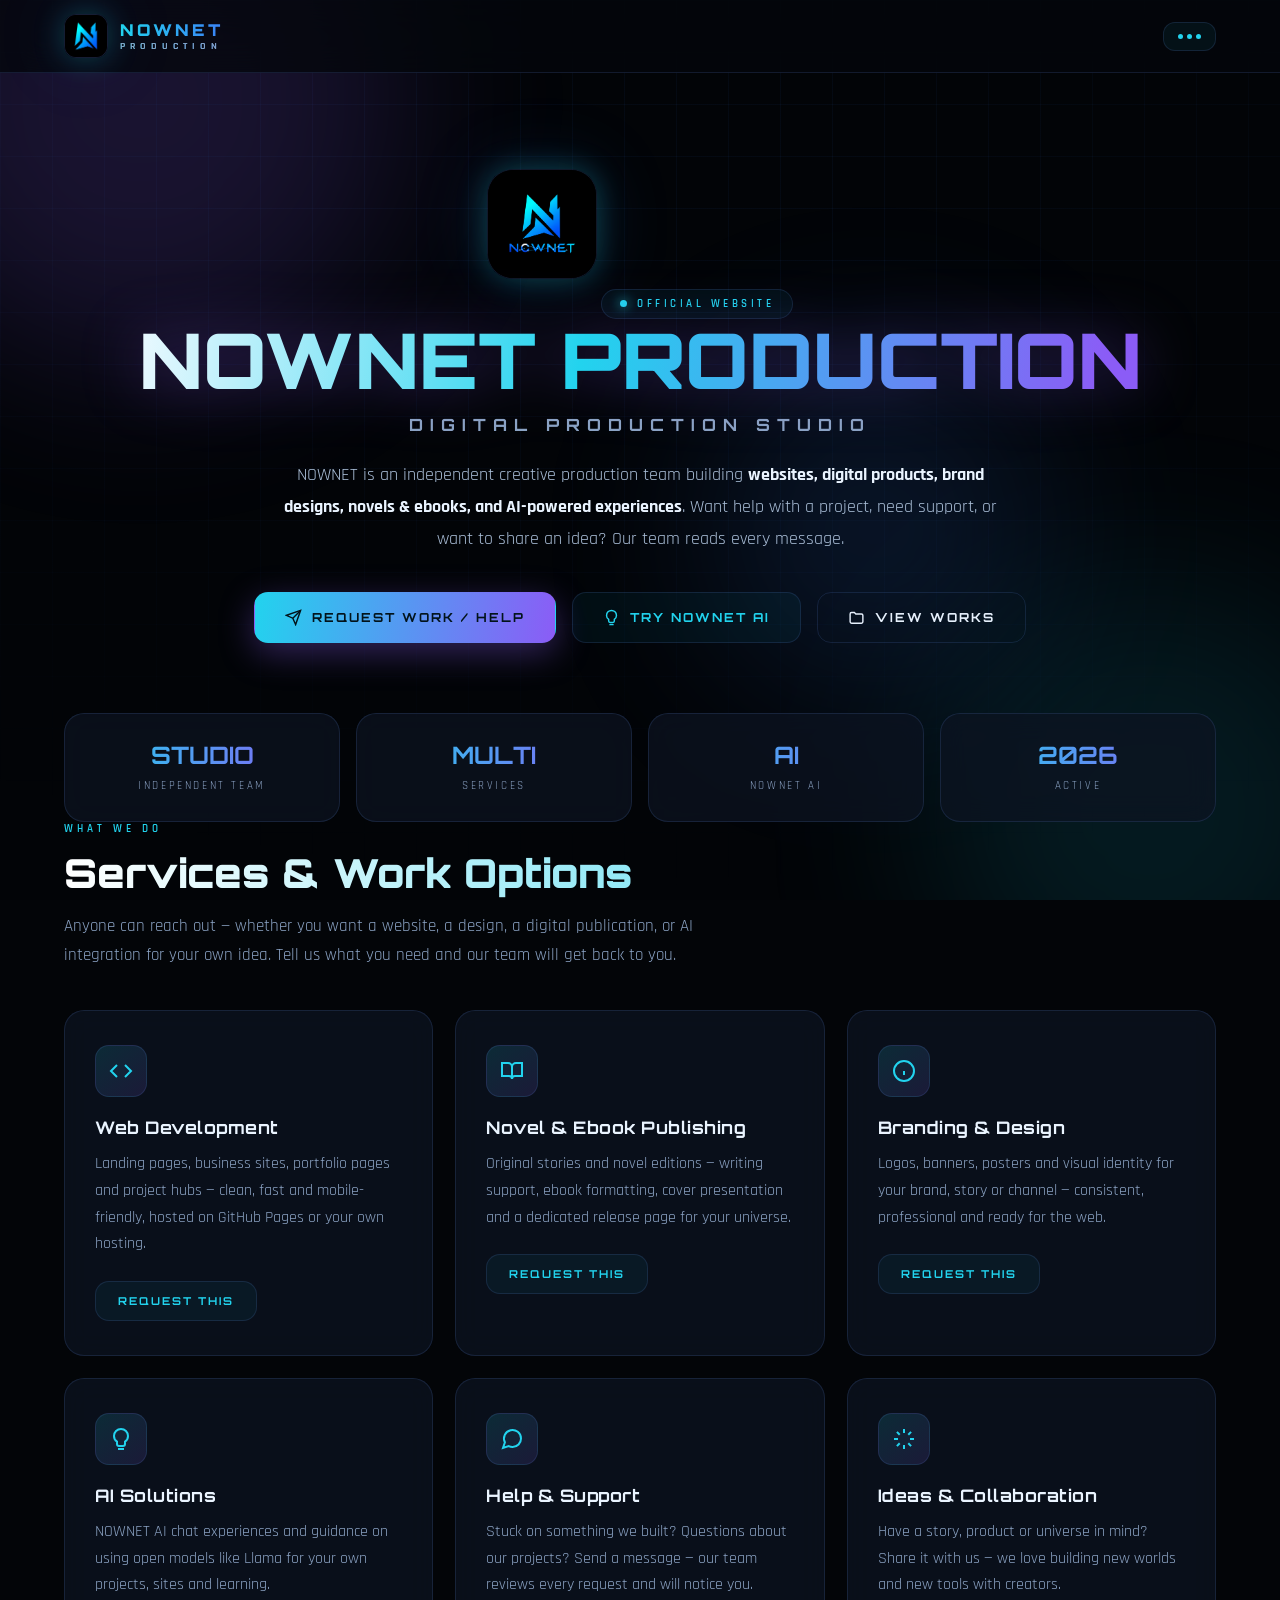
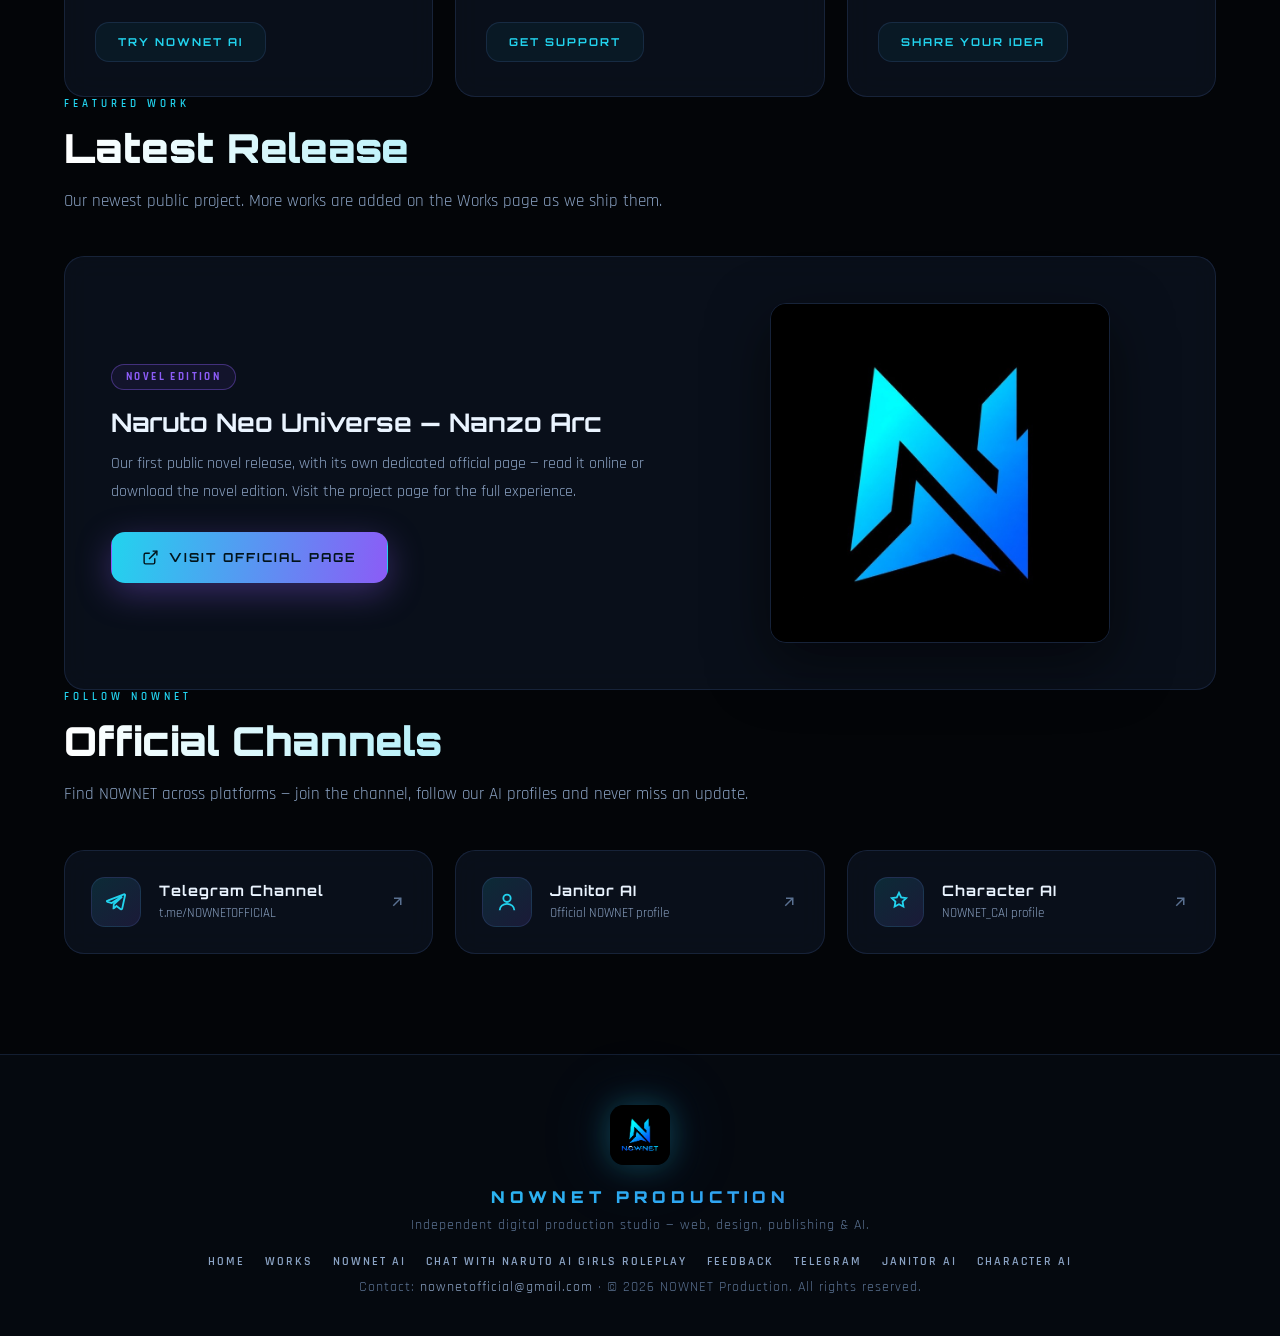
==== commit 0d5ddc64: "Add files via upload" ====
--- a/index.html
+++ b/index.html
@@ -30,7 +30,7 @@
       <a href="index.html"><svg viewBox="0 0 24 24" fill="none" stroke="currentColor" stroke-width="2"><path d="M3 10.5 12 3l9 7.5"/><path d="M5 9.5V21h14V9.5"/></svg>Home</a>
       <a href="works.html"><svg viewBox="0 0 24 24" fill="none" stroke="currentColor" stroke-width="2"><path d="M3 7a2 2 0 0 1 2-2h4l2 2h8a2 2 0 0 1 2 2v9a2 2 0 0 1-2 2H5a2 2 0 0 1-2-2z"/></svg>Works</a>
       <a href="ai.html"><svg viewBox="0 0 24 24" fill="none" stroke="currentColor" stroke-width="2"><path d="M12 2a7 7 0 0 1 7 7c0 2.4-1.2 4.5-3 5.7V17a2 2 0 0 1-2 2h-4a2 2 0 0 1-2-2v-2.3C6.2 13.5 5 11.4 5 9a7 7 0 0 1 7-7z"/><path d="M9 22h6"/></svg>NOWNET AI<span class="dd-badge">LIVE</span></a>
-      <a href="https://nownet-official.github.io/Nownet-tsume/" target="_blank" rel="noopener"><svg viewBox="0 0 24 24" fill="none" stroke="currentColor" stroke-width="2"><path d="M21 11.5a8.38 8.38 0 0 1-8.5 8.5 8.5 8.5 0 0 1-3.8-.9L3 21l1.9-5.7a8.5 8.5 0 1 1 16.1-3.8z"/></svg>Naruto girls roleplay ai chat</a>
+      <a href="https://nownet-official.github.io/Nownet-Naruto-ai/" target="_blank" rel="noopener"><svg viewBox="0 0 24 24" fill="none" stroke="currentColor" stroke-width="2"><path d="M21 11.5a8.38 8.38 0 0 1-8.5 8.5 8.5 8.5 0 0 1-3.8-.9L3 21l1.9-5.7a8.5 8.5 0 1 1 16.1-3.8z"/></svg>Chat with Naruto AI girls roleplay</a>
       <a href="feedback.html"><svg viewBox="0 0 24 24" fill="none" stroke="currentColor" stroke-width="2"><path d="M21 11.5a8.38 8.38 0 0 1-8.5 8.5 8.5 8.5 0 0 1-3.8-.9L3 21l1.9-5.7a8.5 8.5 0 1 1 16.1-3.8z"/></svg>Feedback &amp; Help</a>
       <hr>
       <div class="dd-label">Official</div>
@@ -178,7 +178,7 @@
     <a href="index.html">Home</a>
     <a href="works.html">Works</a>
     <a href="ai.html">NOWNET AI</a>
-    <a href="https://nownet-official.github.io/Nownet-tsume/" target="_blank" rel="noopener">Naruto girls roleplay ai chat</a>
+    <a href="https://nownet-official.github.io/Nownet-Naruto-ai/" target="_blank" rel="noopener">Chat with Naruto AI girls roleplay</a>
     <a href="feedback.html">Feedback</a>
     <a href="https://t.me/NOWNETOFFICIAL" target="_blank" rel="noopener">Telegram</a>
     <a href="https://janitorai.com/profiles/eff6ac94-8b0b-4968-8f1f-2b58580947f5_profile-of-nownet" target="_blank" rel="noopener">Janitor AI</a>
